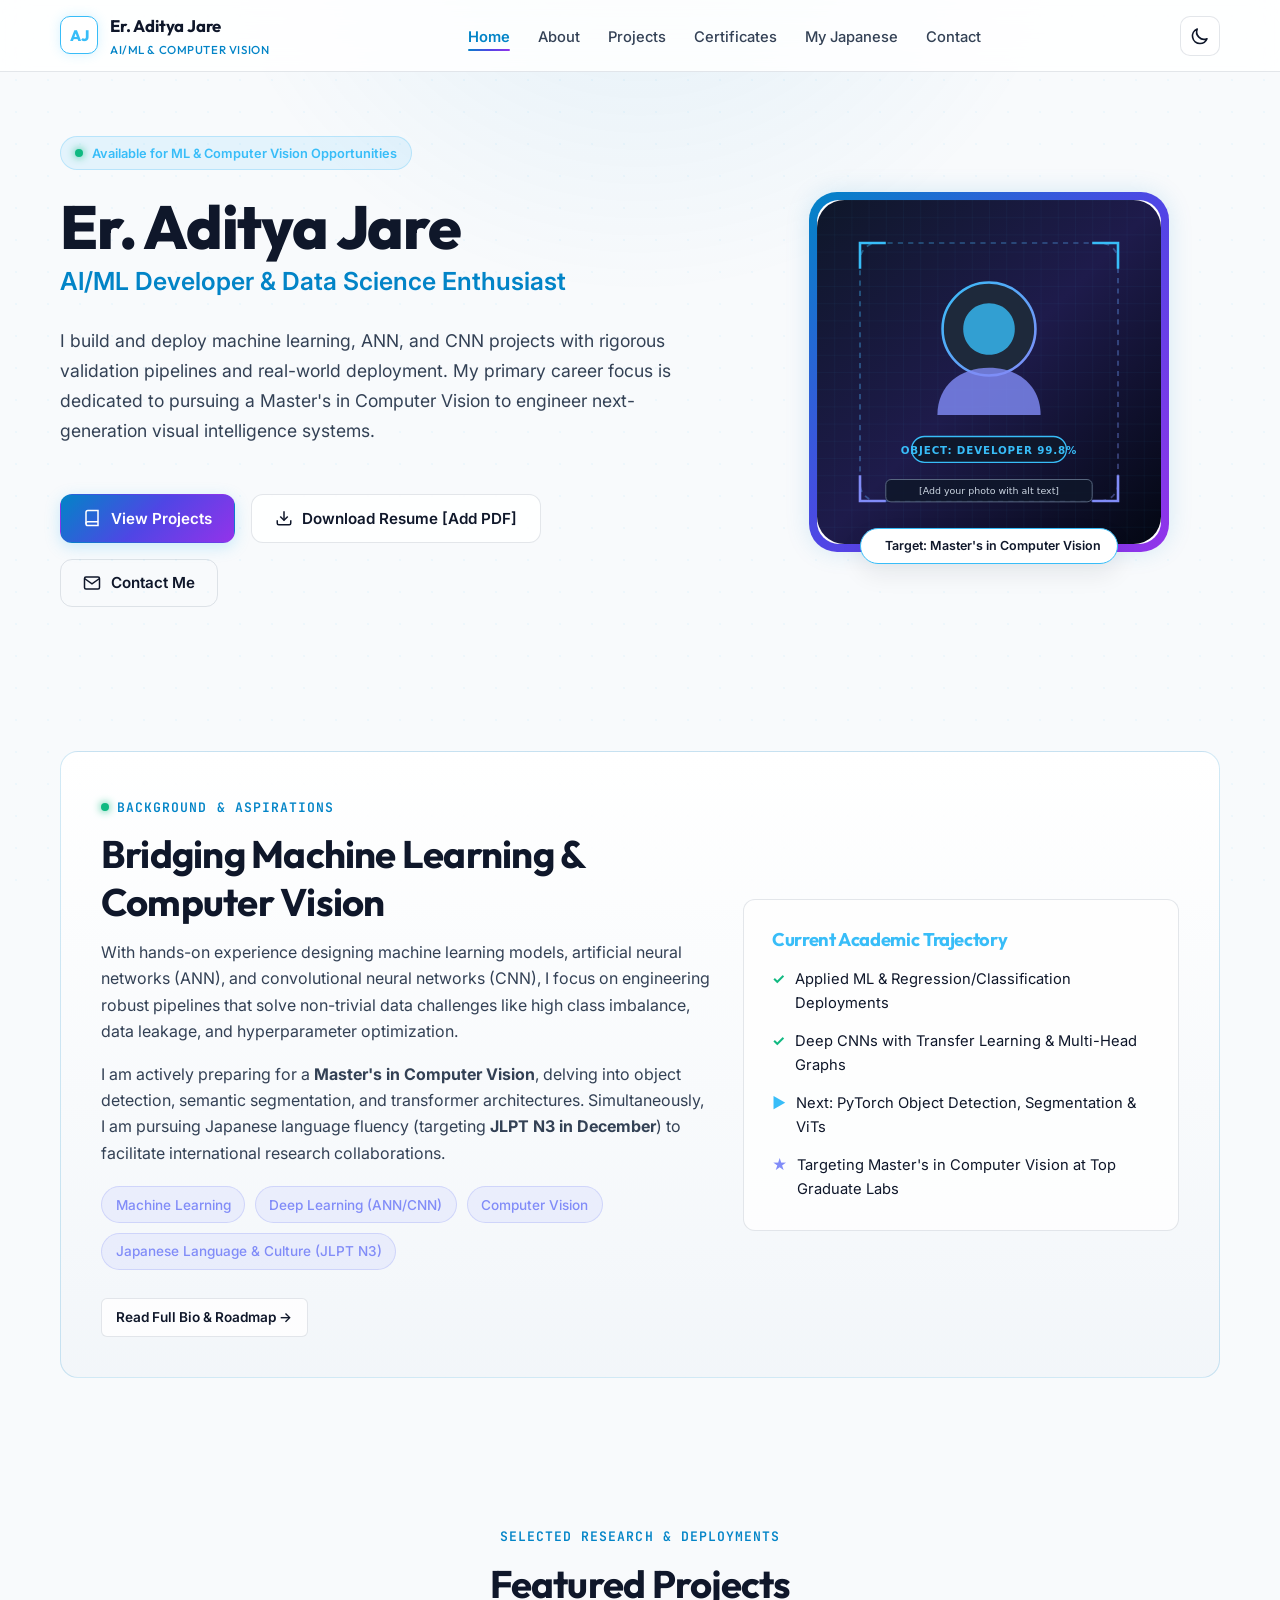
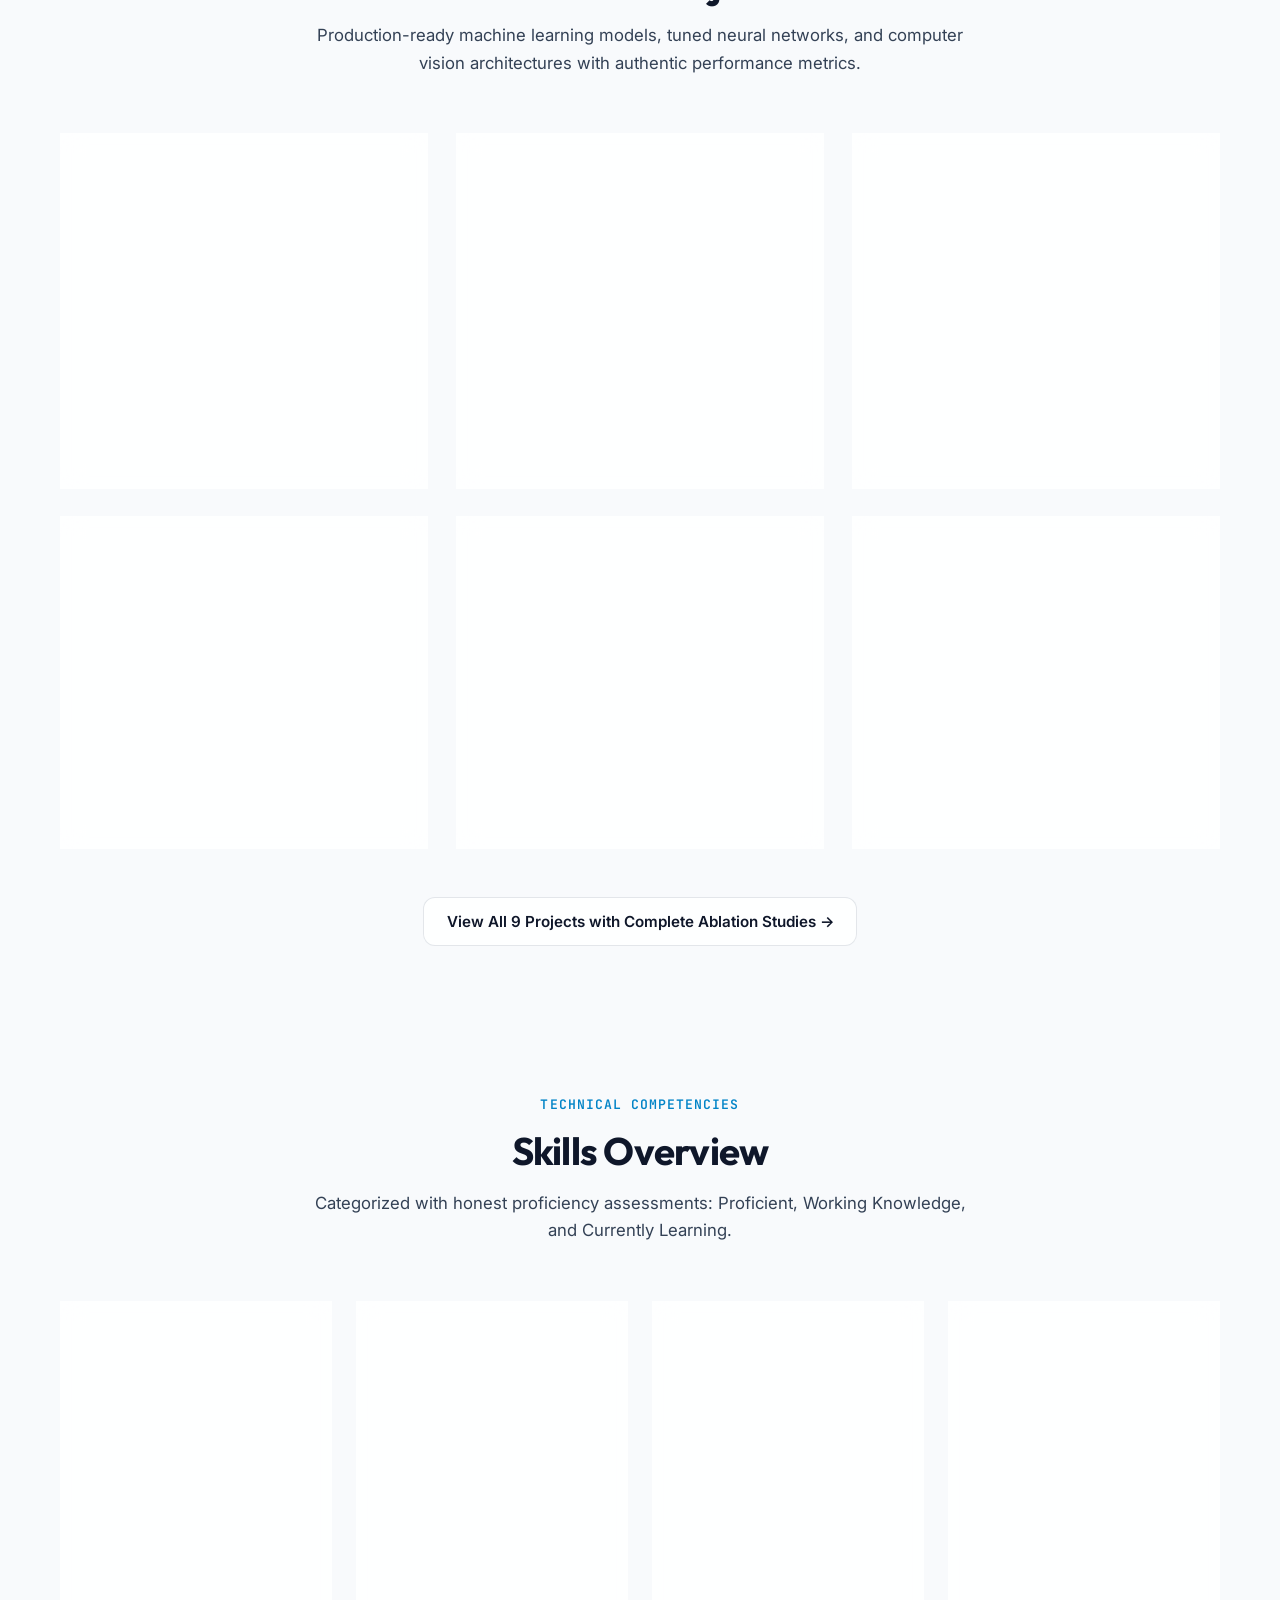
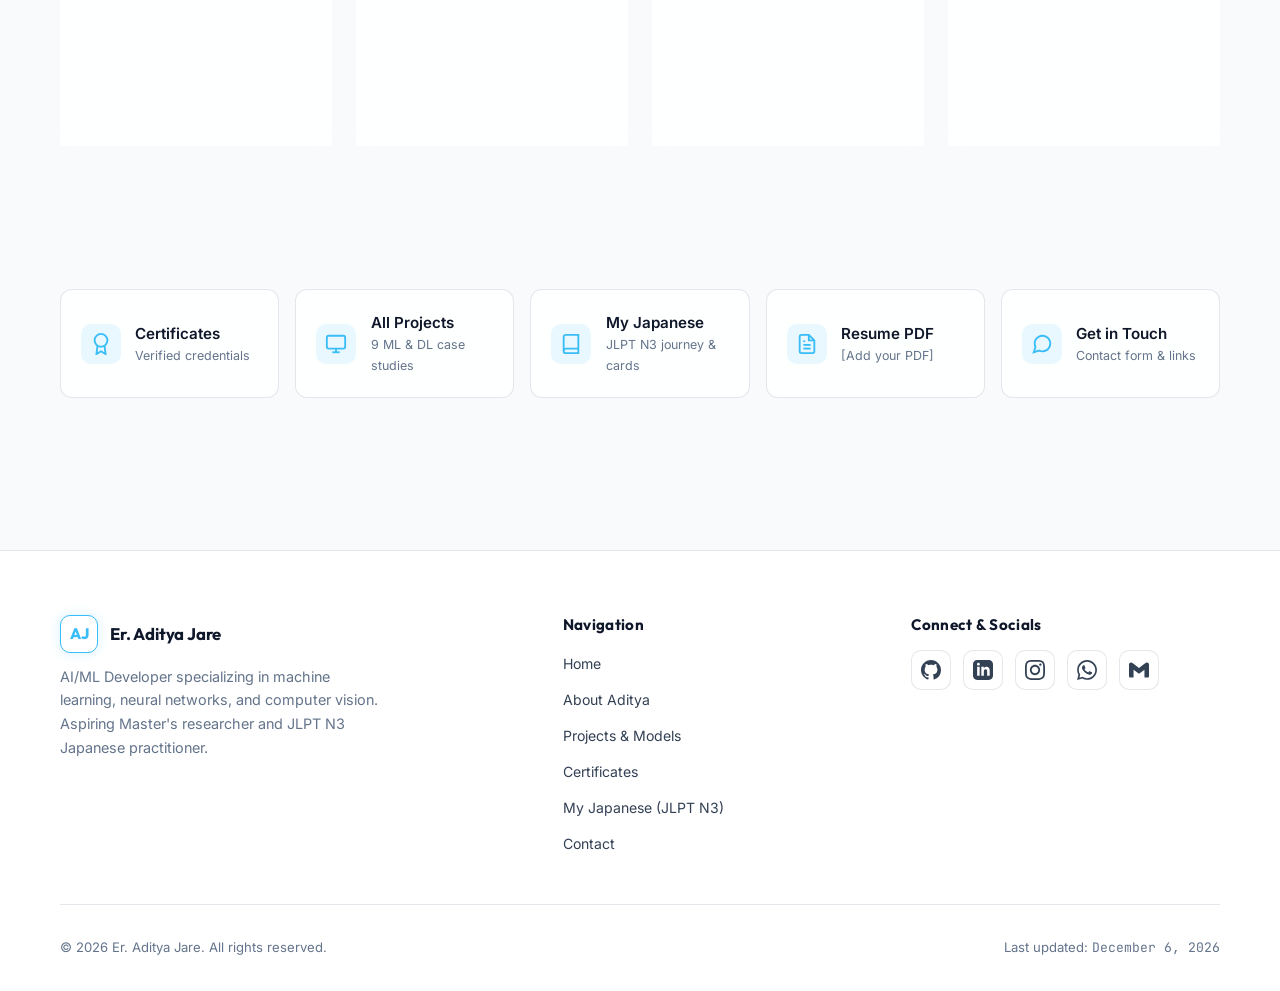
==== index.html @ 990a0f50 "Update authentic LinkedIn, Gmail, and WhatsApp contact links" ====
<!DOCTYPE html>
<html lang="en">

<head>
  <meta charset="UTF-8">
  <meta name="viewport" content="width=device-width, initial-scale=1.0">
  <title>Er. Aditya Jare | AI/ML Developer &amp; Computer Vision Aspirant</title>
  <meta name="description"
    content="Personal portfolio of Er. Aditya Jare, an AI/ML developer building and deploying ML, ANN, and CNN projects, focused on pursuing a Master's in Computer Vision and JLPT N3 Japanese fluency.">
  <meta name="author" content="Er. Aditya Jare">

  <!-- Open Graph / Facebook -->
  <meta property="og:type" content="website">
  <meta property="og:url" content="https://adityajare.github.io/">
  <meta property="og:title" content="Er. Aditya Jare | AI/ML Developer &amp; Computer Vision Aspirant">
  <meta property="og:description"
    content="Machine Learning, ANN, and CNN projects by Aditya Jare. Target Master's in Computer Vision.">
  <meta property="og:image" content="assets/images/profile-placeholder.svg">

  <!-- Twitter -->
  <meta name="twitter:card" content="summary_large_image">
  <meta name="twitter:title" content="Er. Aditya Jare | AI/ML Portfolio">
  <meta name="twitter:description"
    content="Explore real machine learning, deep learning, and computer vision projects by Er. Aditya Jare.">
  <meta name="twitter:image" content="assets/images/profile-placeholder.svg">

  <!-- Favicon -->
  <link rel="icon" type="image/svg+xml" href="assets/images/favicon.svg">

  <!-- Core CSS -->
  <link rel="stylesheet" href="css/style.css">
</head>

<body>
  <!-- Header / Navigation -->
  <header class="site-header" id="site-header">
    <div class="container nav-container">
      <a href="index.html" class="brand-link" aria-label="Aditya Jare Home">
        <div class="brand-logo-badge">AJ</div>
        <div class="brand-title">
          <span class="brand-name">Er. Aditya Jare</span>
          <span class="brand-subtitle">AI/ML &amp; Computer Vision</span>
        </div>
      </a>

      <!-- Desktop & Mobile Navigation Links -->
      <nav aria-label="Main Navigation">
        <ul class="nav-menu" id="nav-menu">
          <li><a href="index.html" class="nav-link active">Home</a></li>
          <li><a href="about.html" class="nav-link">About</a></li>
          <li><a href="projects.html" class="nav-link">Projects</a></li>
          <li><a href="certificates.html" class="nav-link">Certificates</a></li>
          <li><a href="japanese.html" class="nav-link">My Japanese</a></li>
          <li><a href="contact.html" class="nav-link">Contact</a></li>
        </ul>
      </nav>

      <div class="nav-actions">
        <!-- Dark / Light Theme Toggle -->
        <button type="button" class="theme-toggle-btn" id="theme-toggle-btn" aria-label="Toggle theme mode"
          title="Toggle theme mode">
          <!-- Sun Icon (shown in dark theme) -->
          <svg class="sun-icon" xmlns="http://www.w3.org/2000/svg" fill="none" viewBox="0 0 24 24"
            stroke="currentColor">
            <path stroke-linecap="round" stroke-linejoin="round" stroke-width="2"
              d="M12 3v1m0 16v1m9-9h-1M4 12H3m15.364 6.364l-.707-.707M6.343 6.343l-.707-.707m12.728 0l-.707.707M6.343 17.657l-.707.707M16 12a4 4 0 11-8 0 4 4 0 018 0z" />
          </svg>
          <!-- Moon Icon (shown in light theme) -->
          <svg class="moon-icon" xmlns="http://www.w3.org/2000/svg" fill="none" viewBox="0 0 24 24"
            stroke="currentColor">
            <path stroke-linecap="round" stroke-linejoin="round" stroke-width="2"
              d="M20.354 15.354A9 9 0 018.646 3.646 9.003 9.003 0 0012 21a9.003 9.003 0 008.354-5.646z" />
          </svg>
        </button>

        <!-- Mobile Hamburger Button -->
        <button type="button" class="hamburger-btn" id="hamburger-btn" aria-label="Toggle navigation menu"
          aria-expanded="false" aria-controls="nav-menu">
          <span class="hamburger-line"></span>
          <span class="hamburger-line"></span>
          <span class="hamburger-line"></span>
        </button>
      </div>
    </div>
  </header>
  <div class="nav-backdrop" id="nav-backdrop"></div>

  <!-- Main Content -->
  <main class="main-content" id="main-content">
    <div class="container">

      <!-- 1. Hero Section -->
      <section class="hero-section" aria-labelledby="hero-name-heading">
        <div class="hero-grid">
          <div class="hero-content">
            <div class="hero-eyebrow-pill">
              <span class="pulse-dot"></span>
              <span>Available for ML &amp; Computer Vision Opportunities</span>
            </div>

            <div>
              <h1 id="hero-name-heading" class="hero-name">Er. Aditya Jare</h1>
              <p class="hero-title">AI/ML Developer &amp; Data Science Enthusiast</p>
            </div>

            <p class="hero-intro">
              I build and deploy machine learning, ANN, and CNN projects with rigorous validation pipelines and
              real-world deployment. My primary career focus is dedicated to pursuing a Master's in Computer Vision to
              engineer next-generation visual intelligence systems.
            </p>

            <div class="hero-cta-group">
              <a href="projects.html" class="btn btn-primary">
                <svg width="18" height="18" viewBox="0 0 24 24" fill="none" stroke="currentColor" stroke-width="2">
                  <path d="M4 19.5A2.5 2.5 0 0 1 6.5 17H20" />
                  <path d="M6.5 2H20v20H6.5A2.5 2.5 0 0 1 4 19.5v-15A2.5 2.5 0 0 1 6.5 2z" />
                </svg>
                View Projects
              </a>
              <a href="[Add resume PDF]" target="_blank" rel="noopener noreferrer" class="btn btn-secondary"
                title="Download Official Resume PDF">
                <svg width="18" height="18" viewBox="0 0 24 24" fill="none" stroke="currentColor" stroke-width="2">
                  <path d="M21 15v4a2 2 0 0 1-2 2H5a2 2 0 0 1-2-2v-4" />
                  <polyline points="7 10 12 15 17 10" />
                  <line x1="12" y1="15" x2="12" y2="3" />
                </svg>
                Download Resume [Add PDF]
              </a>
              <a href="contact.html" class="btn btn-outline">
                <svg width="18" height="18" viewBox="0 0 24 24" fill="none" stroke="currentColor" stroke-width="2">
                  <path d="M4 4h16c1.1 0 2 .9 2 2v12c0 1.1-.9 2-2 2H4c-1.1 0-2-.9-2-2V6c0-1.1.9-2 2-2z" />
                  <polyline points="22,6 12,13 2,6" />
                </svg>
                Contact Me
              </a>
            </div>
          </div>

          <!-- Hero Avatar with Computer Vision Aesthetic -->
          <div class="hero-avatar-wrapper">
            <div class="hero-avatar-frame">
              <img src="assets/images/profile-placeholder.svg"
                alt="Profile photo of Er. Aditya Jare - [Add your photo with alt text]" class="hero-avatar-img"
                width="360" height="360" />
              <div class="hero-cv-badge">
                <svg width="14" height="14" viewBox="0 0 24 24" fill="none" stroke="var(--accent-cyan)"
                  stroke-width="2">
                  <circle cx="12" cy="12" r="3" />
                  <path d="M3 7V5a2 2 0 0 1 2-2h2" />
                  <path d="M17 3h2a2 2 0 0 1 2 2v2" />
                  <path d="M21 17v2a2 2 0 0 1-2 2h-2" />
                  <path d="M7 21H5a2 2 0 0 1-2-2v-2" />
                </svg>
                <span>Target: Master's in Computer Vision</span>
              </div>
            </div>
          </div>
        </div>
      </section>

      <!-- 2. About Preview Section -->
      <section class="section" aria-labelledby="about-preview-heading">
        <div class="about-preview-card">
          <div>
            <span class="section-eyebrow">
              <span class="pulse-dot"></span>
              Background &amp; Aspirations
            </span>
            <h2 id="about-preview-heading" style="margin-bottom: 0.8rem;">Bridging Machine Learning &amp; Computer
              Vision</h2>
            <p>
              With hands-on experience designing machine learning models, artificial neural networks (ANN), and
              convolutional neural networks (CNN), I focus on engineering robust pipelines that solve non-trivial data
              challenges like high class imbalance, data leakage, and hyperparameter optimization.
            </p>
            <p>
              I am actively preparing for a <strong>Master's in Computer Vision</strong>, delving into object detection,
              semantic segmentation, and transformer architectures. Simultaneously, I am pursuing Japanese language
              fluency (targeting <strong>JLPT N3 in December</strong>) to facilitate international research
              collaborations.
            </p>
            <div class="interests-pill-group">
              <span class="interest-pill">Machine Learning</span>
              <span class="interest-pill">Deep Learning (ANN/CNN)</span>
              <span class="interest-pill">Computer Vision</span>
              <span class="interest-pill">Japanese Language &amp; Culture (JLPT N3)</span>
            </div>
            <a href="about.html" class="btn btn-secondary btn-sm">
              Read Full Bio &amp; Roadmap &rarr;
            </a>
          </div>

          <div
            style="background: var(--bg-card); border: 1px solid var(--border-subtle); border-radius: var(--radius-md); padding: 1.75rem;">
            <h3 style="font-size: 1.15rem; margin-bottom: 1rem; color: var(--accent-cyan);">Current Academic Trajectory
            </h3>
            <ul style="list-style: none; display: flex; flex-direction: column; gap: 0.85rem; font-size: 0.92rem;">
              <li style="display: flex; gap: 0.6rem;">
                <span style="color: var(--accent-emerald); font-weight: bold;">✓</span>
                <span>Applied ML &amp; Regression/Classification Deployments</span>
              </li>
              <li style="display: flex; gap: 0.6rem;">
                <span style="color: var(--accent-emerald); font-weight: bold;">✓</span>
                <span>Deep CNNs with Transfer Learning &amp; Multi-Head Graphs</span>
              </li>
              <li style="display: flex; gap: 0.6rem;">
                <span style="color: var(--accent-cyan); font-weight: bold;">▶</span>
                <span>Next: PyTorch Object Detection, Segmentation &amp; ViTs</span>
              </li>
              <li style="display: flex; gap: 0.6rem;">
                <span style="color: var(--accent-indigo); font-weight: bold;">★</span>
                <span>Targeting Master's in Computer Vision at Top Graduate Labs</span>
              </li>
            </ul>
          </div>
        </div>
      </section>

      <!-- 3. Featured Projects (6 Cards: 1, 2, 3, 4, 8, 9) -->
      <section class="section" aria-labelledby="featured-projects-heading">
        <div class="section-header">
          <span class="section-eyebrow">Selected Research &amp; Deployments</span>
          <h2 id="featured-projects-heading" class="section-title">Featured Projects</h2>
          <p class="section-description">
            Production-ready machine learning models, tuned neural networks, and computer vision architectures with
            authentic performance metrics.
          </p>
        </div>

        <div class="projects-grid" id="featured-projects-grid">
          <!-- Populated dynamically by js/projects.js from data/projects.json -->
          <div class="empty-state-card">
            <p>Loading featured projects...</p>
          </div>
        </div>

        <div style="text-align: center; margin-top: 3rem;">
          <a href="projects.html" class="btn btn-secondary">
            View All 9 Projects with Complete Ablation Studies &rarr;
          </a>
        </div>
      </section>

      <!-- 4. Skills Overview Section -->
      <section class="section" aria-labelledby="skills-heading">
        <div class="section-header">
          <span class="section-eyebrow">Technical Competencies</span>
          <h2 id="skills-heading" class="section-title">Skills Overview</h2>
          <p class="section-description">
            Categorized with honest proficiency assessments: Proficient, Working Knowledge, and Currently Learning.
          </p>
        </div>

        <div class="skills-grid">
          <!-- Machine Learning -->
          <div class="card skill-category-card">
            <div class="skill-card-top">
              <h3 style="font-size: 1.15rem;">Machine Learning</h3>
              <span class="skill-level-badge skill-level-proficient">Proficient</span>
            </div>
            <ul class="skill-list">
              <li class="skill-item"><span class="skill-bullet"></span>Python (NumPy, Pandas)</li>
              <li class="skill-item"><span class="skill-bullet"></span>scikit-learn</li>
              <li class="skill-item"><span class="skill-bullet"></span>XGBoost &amp; Random Forest</li>
              <li class="skill-item"><span class="skill-bullet"></span>Model Evaluation &amp; Metrics</li>
              <li class="skill-item"><span class="skill-bullet"></span>Handling Class Imbalance</li>
              <li class="skill-item"><span class="skill-bullet"></span>Strict Data-Leakage Checks</li>
            </ul>
          </div>

          <!-- Deep Learning -->
          <div class="card skill-category-card">
            <div class="skill-card-top">
              <h3 style="font-size: 1.15rem;">Deep Learning</h3>
              <span class="skill-level-badge skill-level-working">Working Knowledge</span>
            </div>
            <ul class="skill-list">
              <li class="skill-item"><span class="skill-bullet"></span>Artificial Neural Networks (ANN)</li>
              <li class="skill-item"><span class="skill-bullet"></span>Convolutional Neural Networks (CNN)</li>
              <li class="skill-item"><span class="skill-bullet"></span>Transfer Learning (MobileNetV2, VGG16)</li>
              <li class="skill-item"><span class="skill-bullet"></span>TensorFlow / Keras</li>
              <li class="skill-item"><span class="skill-bullet"></span>Keras Tuner Hyperparameter Search</li>
              <li class="skill-item"><span class="skill-bullet"></span>Functional API (Multi-output models)</li>
            </ul>
          </div>

          <!-- Currently Learning -->
          <div class="card skill-category-card">
            <div class="skill-card-top">
              <h3 style="font-size: 1.15rem;">Currently Learning</h3>
              <span class="skill-level-badge skill-level-learning">Learning</span>
            </div>
            <ul class="skill-list">
              <li class="skill-item"><span class="skill-bullet" style="background: var(--accent-amber);"></span>PyTorch
                Framework</li>
              <li class="skill-item"><span class="skill-bullet" style="background: var(--accent-amber);"></span>Object
                Detection (YOLO / Faster R-CNN)</li>
              <li class="skill-item"><span class="skill-bullet" style="background: var(--accent-amber);"></span>Semantic
                &amp; Instance Segmentation</li>
              <li class="skill-item"><span class="skill-bullet"
                  style="background: var(--accent-amber);"></span>Recurrent Neural Networks (RNN)</li>
              <li class="skill-item"><span class="skill-bullet"
                  style="background: var(--accent-amber);"></span>Generative AI &amp; RAG (LangChain)</li>
              <li class="skill-item"><span class="skill-bullet" style="background: var(--accent-amber);"></span>Vector
                Databases &amp; Embeddings</li>
            </ul>
          </div>

          <!-- Web & Tools -->
          <div class="card skill-category-card">
            <div class="skill-card-top">
              <h3 style="font-size: 1.15rem;">Web &amp; Tools</h3>
              <span class="skill-level-badge skill-level-working">Working Knowledge</span>
            </div>
            <ul class="skill-list">
              <li class="skill-item"><span class="skill-bullet"></span>Git &amp; GitHub Version Control</li>
              <li class="skill-item"><span class="skill-bullet"></span>Streamlit Web Deployment</li>
              <li class="skill-item"><span class="skill-bullet"></span>Google Colab &amp; Jupyter Notebooks</li>
              <li class="skill-item"><span class="skill-bullet"></span>uv Package Manager</li>
              <li class="skill-item"><span class="skill-bullet"></span>Joblib &amp; Model Serialization</li>
            </ul>
          </div>
        </div>
      </section>

      <!-- 5. Highlights Strip with Quick Links -->
      <section class="section" style="padding-top: 1rem; padding-bottom: 2rem;" aria-label="Quick Highlights">
        <div class="highlights-strip">
          <a href="certificates.html" class="highlight-link-card">
            <div class="highlight-icon">
              <svg width="22" height="22" viewBox="0 0 24 24" fill="none" stroke="currentColor" stroke-width="2">
                <circle cx="12" cy="8" r="7" />
                <polyline points="8.21 13.89 7 23 12 20 17 23 15.79 13.88" />
              </svg>
            </div>
            <div>
              <div class="highlight-title">Certificates</div>
              <div class="highlight-desc">Verified credentials</div>
            </div>
          </a>

          <a href="projects.html" class="highlight-link-card">
            <div class="highlight-icon">
              <svg width="22" height="22" viewBox="0 0 24 24" fill="none" stroke="currentColor" stroke-width="2">
                <rect x="2" y="3" width="20" height="14" rx="2" ry="2" />
                <line x1="8" y1="21" x2="16" y2="21" />
                <line x1="12" y1="17" x2="12" y2="21" />
              </svg>
            </div>
            <div>
              <div class="highlight-title">All Projects</div>
              <div class="highlight-desc">9 ML &amp; DL case studies</div>
            </div>
          </a>

          <a href="japanese.html" class="highlight-link-card">
            <div class="highlight-icon">
              <svg width="22" height="22" viewBox="0 0 24 24" fill="none" stroke="currentColor" stroke-width="2">
                <path d="M4 19.5A2.5 2.5 0 0 1 6.5 17H20" />
                <path d="M6.5 2H20v20H6.5A2.5 2.5 0 0 1 4 19.5v-15A2.5 2.5 0 0 1 6.5 2z" />
              </svg>
            </div>
            <div>
              <div class="highlight-title">My Japanese</div>
              <div class="highlight-desc">JLPT N3 journey &amp; cards</div>
            </div>
          </a>

          <a href="[Add resume PDF]" target="_blank" rel="noopener noreferrer" class="highlight-link-card">
            <div class="highlight-icon">
              <svg width="22" height="22" viewBox="0 0 24 24" fill="none" stroke="currentColor" stroke-width="2">
                <path d="M14 2H6a2 2 0 0 0-2 2v16a2 2 0 0 0 2 2h12a2 2 0 0 0 2-2V8z" />
                <polyline points="14 2 14 8 20 8" />
                <line x1="16" y1="13" x2="8" y2="13" />
                <line x1="16" y1="17" x2="8" y2="17" />
                <polyline points="10 9 9 9 8 9" />
              </svg>
            </div>
            <div>
              <div class="highlight-title">Resume PDF</div>
              <div class="highlight-desc">[Add your PDF]</div>
            </div>
          </a>

          <a href="contact.html" class="highlight-link-card">
            <div class="highlight-icon">
              <svg width="22" height="22" viewBox="0 0 24 24" fill="none" stroke="currentColor" stroke-width="2">
                <path
                  d="M21 11.5a8.38 8.38 0 0 1-.9 3.8 8.5 8.5 0 0 1-7.6 4.7 8.38 8.38 0 0 1-3.8-.9L3 21l1.9-5.7a8.38 8.38 0 0 1-.9-3.8 8.5 8.5 0 0 1 4.7-7.6 8.38 8.38 0 0 1 3.8-.9h.5a8.48 8.48 0 0 1 8 8v.5z" />
              </svg>
            </div>
            <div>
              <div class="highlight-title">Get in Touch</div>
              <div class="highlight-desc">Contact form &amp; links</div>
            </div>
          </a>
        </div>
      </section>

    </div>
  </main>

  <!-- Consistent Global Footer -->
  <footer class="site-footer" id="site-footer">
    <div class="container">
      <div class="footer-top">
        <div>
          <div class="brand-link" style="margin-bottom: 0.5rem;">
            <div class="brand-logo-badge">AJ</div>
            <span class="brand-name">Er. Aditya Jare</span>
          </div>
          <p class="footer-brand-desc">
            AI/ML Developer specializing in machine learning, neural networks, and computer vision. Aspiring Master's
            researcher and JLPT N3 Japanese practitioner.
          </p>
        </div>

        <div>
          <h4 class="footer-nav-title">Navigation</h4>
          <ul class="footer-links-list">
            <li><a href="index.html" class="footer-link">Home</a></li>
            <li><a href="about.html" class="footer-link">About Aditya</a></li>
            <li><a href="projects.html" class="footer-link">Projects &amp; Models</a></li>
            <li><a href="certificates.html" class="footer-link">Certificates</a></li>
            <li><a href="japanese.html" class="footer-link">My Japanese (JLPT N3)</a></li>
            <li><a href="contact.html" class="footer-link">Contact</a></li>
          </ul>
        </div>

        <div>
          <h4 class="footer-nav-title">Connect &amp; Socials</h4>
          <div class="footer-socials">
            <!-- GitHub -->
            <a href="https://github.com/AdityaJare" target="_blank" rel="noopener noreferrer" class="footer-social-btn"
              aria-label="GitHub profile of Aditya Jare">
              <svg width="20" height="20" viewBox="0 0 24 24" fill="currentColor">
                <path
                  d="M12 0C5.37 0 0 5.37 0 12c0 5.31 3.435 9.795 8.205 11.385.6.105.825-.255.825-.57 0-.285-.015-1.23-.015-2.235-3.015.555-3.795-.735-4.035-1.41-.135-.345-.72-1.41-1.23-1.695-.42-.225-1.02-.78-.015-.795.945-.015 1.62.87 1.845 1.23 1.08 1.815 2.805 1.305 3.495.99.105-.78.42-1.305.765-1.605-2.67-.3-5.46-1.335-5.46-5.925 0-1.305.465-2.385 1.23-3.225-.12-.3-.54-1.53.12-3.18 0 0 1.005-.315 3.3 1.23.96-.27 1.98-.405 3-.405s2.04.135 3 .405c2.295-1.56 3.3-1.23 3.3-1.23.66 1.65.24 2.88.12 3.18.765.84 1.23 1.905 1.23 3.225 0 4.605-2.805 5.625-5.475 5.925.435.375.81 1.095.81 2.22 0 1.605-.015 2.895-.015 3.3 0 .315.225.69.825.57A12.02 12.02 0 0 0 24 12c0-6.63-5.37-12-12-12z" />
              </svg>
            </a>
            <!-- LinkedIn -->
            <a href="https://www.linkedin.com/in/aditya-jare-73b071218/" target="_blank" rel="noopener noreferrer" class="footer-social-btn"
              aria-label="LinkedIn profile of Aditya Jare">
              <svg width="20" height="20" viewBox="0 0 24 24" fill="currentColor">
                <path
                  d="M19 0h-14c-2.761 0-5 2.239-5 5v14c0 2.761 2.239 5 5 5h14c2.762 0 5-2.239 5-5v-14c0-2.761-2.238-5-5-5zm-11 19h-3v-11h3v11zm-1.5-12.268c-.966 0-1.75-.79-1.75-1.764s.784-1.764 1.75-1.764 1.75.79 1.75 1.764-.783 1.764-1.75 1.764zm13.5 12.268h-3v-5.604c0-3.368-4-3.113-4 0v5.604h-3v-11h3v1.765c1.396-2.586 7-2.777 7 2.476v6.759z" />
              </svg>
            </a>
            <!-- Instagram -->
            <a href="[Add your Instagram URL]" target="_blank" rel="noopener noreferrer" class="footer-social-btn"
              aria-label="Instagram profile of Aditya Jare">
              <svg width="20" height="20" viewBox="0 0 24 24" fill="currentColor">
                <path
                  d="M12 2.163c3.204 0 3.584.012 4.85.07 3.252.148 4.771 1.691 4.919 4.919.058 1.265.069 1.645.069 4.849 0 3.205-.012 3.584-.069 4.849-.149 3.225-1.664 4.771-4.919 4.919-1.266.058-1.644.07-4.85.07-3.204 0-3.584-.012-4.849-.07-3.26-.149-4.771-1.699-4.919-4.92-.058-1.265-.07-1.644-.07-4.849 0-3.204.013-3.583.07-4.849.149-3.227 1.664-4.771 4.919-4.919 1.266-.057 1.645-.069 4.849-.069zm0-2.163c-3.259 0-3.667.014-4.947.072-4.358.2-6.78 2.618-6.98 6.98-.059 1.281-.073 1.689-.073 4.948 0 3.259.014 3.668.072 4.948.2 4.358 2.618 6.78 6.98 6.98 1.281.058 1.689.072 4.948.072 3.259 0 3.668-.014 4.948-.072 4.354-.2 6.782-2.618 6.979-6.98.059-1.28.073-1.689.073-4.948 0-3.259-.014-3.667-.072-4.947-.196-4.354-2.617-6.78-6.979-6.98-1.281-.059-1.69-.073-4.949-.073zm0 5.838c-3.403 0-6.162 2.759-6.162 6.162s2.759 6.163 6.162 6.163 6.162-2.759 6.162-6.163c0-3.403-2.759-6.162-6.162-6.162zm0 10.162c-2.209 0-4-1.79-4-4 0-2.209 1.791-4 4-4s4 1.791 4 4c0 2.21-1.791 4-4 4zm6.406-11.845c-.796 0-1.441.645-1.441 1.44s.645 1.44 1.441 1.44c.795 0 1.439-.645 1.439-1.44s-.644-1.44-1.439-1.44z" />
              </svg>
            </a>
            <!-- WhatsApp -->
            <a href="https://wa.me/919579635665" target="_blank" rel="noopener noreferrer" class="footer-social-btn"
              aria-label="Chat on WhatsApp with Aditya Jare">
              <svg width="20" height="20" viewBox="0 0 24 24" fill="currentColor">
                <path
                  d="M.057 24l1.687-6.163c-1.041-1.804-1.588-3.849-1.587-5.946.003-6.556 5.338-11.891 11.893-11.891 3.181.001 6.167 1.24 8.413 3.488 2.245 2.248 3.481 5.236 3.48 8.414-.003 6.557-5.338 11.892-11.893 11.892-1.99-.001-3.951-.5-5.688-1.448l-6.305 1.654zm6.597-3.807c1.676.995 3.276 1.591 5.392 1.592 5.448 0 9.886-4.434 9.889-9.885.002-5.462-4.415-9.89-9.881-9.892-5.452 0-9.887 4.434-9.889 9.884-.001 2.225.651 3.891 1.746 5.634l-.999 3.648 3.742-.981zm11.387-5.464c-.074-.124-.272-.198-.57-.347-.297-.149-1.758-.868-2.031-.967-.272-.099-.47-.149-.669.149-.198.297-.768.967-.941 1.165-.173.198-.347.223-.644.074-.297-.149-1.255-.462-2.39-1.475-.883-.788-1.48-1.761-1.653-2.059-.173-.297-.018-.458.13-.606.134-.133.297-.347.446-.521.151-.172.2-.296.3-.495.099-.198.05-.372-.025-.521-.075-.148-.669-1.611-.916-2.206-.242-.579-.487-.501-.669-.51l-.57-.01c-.198 0-.52.074-.792.372s-1.04 1.016-1.04 2.479 1.065 2.876 1.213 3.074c.149.198 2.095 3.2 5.076 4.487.709.306 1.263.489 1.694.626.712.226 1.36.194 1.872.118.571-.085 1.758-.719 2.006-1.413.248-.695.248-1.29.173-1.414z" />
              </svg>
            </a>
            <!-- Gmail Mailto -->
            <a href="mailto:adityajare2004@gmail.com" class="footer-social-btn"
              aria-label="Send direct email to Aditya Jare">
              <svg width="20" height="20" viewBox="0 0 24 24" fill="currentColor">
                <path
                  d="M24 5.457v13.909c0 .904-.732 1.636-1.636 1.636h-3.819V11.73L12 16.64l-6.545-4.91v9.273H1.636A1.636 1.636 0 0 1 0 19.366V5.457c0-2.023 2.309-3.178 3.927-1.964L5.455 4.64 12 9.548l6.545-4.91 1.528-1.145C21.69 2.28 24 3.434 24 5.457z" />
              </svg>
            </a>
          </div>
        </div>
      </div>

      <div class="footer-bottom">
        <div>
          &copy; <span id="footer-year">2026</span> Er. Aditya Jare. All rights reserved.
        </div>
        <div>
          Last updated: <span id="footer-last-updated" class="text-mono">October 2026</span>
        </div>
      </div>
    </div>
  </footer>

  <!-- Floating Back to Top Button -->
  <button type="button" class="back-to-top-btn" id="back-to-top-btn" aria-label="Scroll back to top of page"
    title="Scroll back to top">
    <svg width="20" height="20" viewBox="0 0 24 24" fill="none" stroke="currentColor" stroke-width="2.5">
      <polyline points="18 15 12 9 6 15" />
    </svg>
  </button>

  <!-- Scripts -->
  <script src="js/main.js"></script>
  <script src="js/projects.js"></script>
</body>

</html>
---- css/style.css ----
/* ==========================================================================
   ADITYA JARE PORTFOLIO - CORE DESIGN SYSTEM & STYLESHEET
   Mobile-First, Accessible, Dark/Light Themes, Zero External Dependency Lag
   ========================================================================== */

/* --- Modern Font Import --- */
@import url('https://fonts.googleapis.com/css2?family=Inter:wght@300;400;500;600;700&family=Outfit:wght@500;600;700;800&family=Noto+Sans+JP:wght@400;500;700&family=JetBrains+Mono:wght@400;500&display=swap');

/* --- Root Color Tokens & CSS Variables --- */
:root {
  /* Color Palette - Dark Mode Default */
  --bg-primary: #090d16;
  --bg-secondary: #0f172a;
  --bg-card: rgba(15, 23, 42, 0.75);
  --bg-card-hover: rgba(30, 41, 59, 0.85);
  --bg-card-elevated: #1e293b;
  --bg-glass: rgba(15, 23, 42, 0.7);
  --bg-input: rgba(15, 23, 42, 0.9);

  --border-subtle: rgba(148, 163, 184, 0.12);
  --border-focus: #38bdf8;
  --border-card: rgba(56, 189, 248, 0.15);
  --border-glow: rgba(56, 189, 248, 0.35);

  --text-primary: #f8fafc;
  --text-secondary: #94a3b8;
  --text-muted: #64748b;
  --text-accent: #38bdf8;
  --text-accent-secondary: #818cf8;

  --accent-cyan: #38bdf8;
  --accent-blue: #0284c7;
  --accent-indigo: #818cf8;
  --accent-purple: #c084fc;
  --accent-emerald: #10b981;
  --accent-amber: #f59e0b;
  --accent-rose: #f43f5e;

  --gradient-brand: linear-gradient(135deg, #38bdf8 0%, #818cf8 50%, #c084fc 100%);
  --gradient-glow: radial-gradient(circle at 50% 0%, rgba(56, 189, 248, 0.15), transparent 70%);
  --gradient-card: linear-gradient(180deg, rgba(30, 41, 59, 0.5) 0%, rgba(15, 23, 42, 0.7) 100%);

  /* Shadows */
  --shadow-sm: 0 2px 8px rgba(0, 0, 0, 0.3);
  --shadow-md: 0 8px 24px rgba(0, 0, 0, 0.45);
  --shadow-lg: 0 16px 40px rgba(0, 0, 0, 0.6);
  --shadow-glow: 0 0 25px rgba(56, 189, 248, 0.25);

  /* Typography */
  --font-sans: 'Inter', -apple-system, BlinkMacSystemFont, 'Segoe UI', Roboto, sans-serif;
  --font-heading: 'Outfit', 'Inter', -apple-system, sans-serif;
  --font-mono: 'JetBrains Mono', monospace;
  --font-jp: 'Noto Sans JP', 'Inter', sans-serif;

  /* Spacing & Layout */
  --container-max: 1200px;
  --nav-height: 72px;
  --radius-sm: 6px;
  --radius-md: 12px;
  --radius-lg: 18px;
  --radius-full: 9999px;

  /* Transitions */
  --transition-fast: 0.15s cubic-bezier(0.4, 0, 0.2, 1);
  --transition-normal: 0.25s cubic-bezier(0.4, 0, 0.2, 1);
  --transition-bounce: 0.4s cubic-bezier(0.34, 1.56, 0.64, 1);
}

/* --- Light Theme Variables --- */
[data-theme="light"] {
  --bg-primary: #f8fafc;
  --bg-secondary: #ffffff;
  --bg-card: rgba(255, 255, 255, 0.85);
  --bg-card-hover: #ffffff;
  --bg-card-elevated: #ffffff;
  --bg-glass: rgba(255, 255, 255, 0.85);
  --bg-input: #ffffff;

  --border-subtle: rgba(100, 116, 139, 0.18);
  --border-focus: #0284c7;
  --border-card: rgba(2, 132, 199, 0.18);
  --border-glow: rgba(2, 132, 199, 0.25);

  --text-primary: #0f172a;
  --text-secondary: #334155;
  --text-muted: #64748b;
  --text-accent: #0284c7;
  --text-accent-secondary: #4f46e5;

  --gradient-brand: linear-gradient(135deg, #0284c7 0%, #4f46e5 50%, #9333ea 100%);
  --gradient-glow: radial-gradient(circle at 50% 0%, rgba(2, 132, 199, 0.1), transparent 70%);
  --gradient-card: linear-gradient(180deg, rgba(255, 255, 255, 0.9) 0%, rgba(241, 245, 249, 0.9) 100%);

  --shadow-sm: 0 2px 6px rgba(15, 23, 42, 0.05);
  --shadow-md: 0 10px 25px rgba(15, 23, 42, 0.08);
  --shadow-lg: 0 20px 40px rgba(15, 23, 42, 0.12);
  --shadow-glow: 0 0 25px rgba(2, 132, 199, 0.15);
}

/* --- Reset & Global Baseline --- */
*, *::before, *::after {
  box-sizing: border-box;
  margin: 0;
  padding: 0;
}

html {
  font-size: 16px;
  scroll-behavior: smooth;
  scroll-padding-top: calc(var(--nav-height) + 1.5rem);
  -webkit-text-size-adjust: 100%;
}

body {
  font-family: var(--font-sans);
  background-color: var(--bg-primary);
  color: var(--text-primary);
  line-height: 1.65;
  min-height: 100vh;
  display: flex;
  flex-direction: column;
  position: relative;
  overflow-x: hidden;
  transition: background-color var(--transition-normal), color var(--transition-normal);
}

/* Subtle background neural grid pattern */
body::before {
  content: '';
  position: fixed;
  top: 0;
  left: 0;
  width: 100%;
  height: 100%;
  background-image: 
    radial-gradient(rgba(56, 189, 248, 0.05) 1px, transparent 1px);
  background-size: 32px 32px;
  pointer-events: none;
  z-index: -2;
}

/* Ambient glow accent top */
body::after {
  content: '';
  position: fixed;
  top: -150px;
  left: 50%;
  transform: translateX(-50%);
  width: 900px;
  height: 450px;
  background: var(--gradient-glow);
  pointer-events: none;
  z-index: -1;
}

img, svg, video {
  max-width: 100%;
  height: auto;
  display: block;
}

a {
  color: var(--text-accent);
  text-decoration: none;
  transition: color var(--transition-fast), opacity var(--transition-fast);
}

a:hover {
  color: var(--text-accent-secondary);
}

button, input, textarea, select {
  font: inherit;
  color: inherit;
}

/* Accessible Keyboard Focus Ring */
:focus-visible {
  outline: 2px solid var(--border-focus);
  outline-offset: 3px;
  border-radius: var(--radius-sm);
}

/* Typography Helpers */
h1, h2, h3, h4, h5, h6 {
  font-family: var(--font-heading);
  color: var(--text-primary);
  line-height: 1.25;
  font-weight: 700;
  letter-spacing: -0.02em;
}

h1 { font-size: clamp(2.2rem, 5vw, 3.5rem); }
h2 { font-size: clamp(1.75rem, 3.5vw, 2.4rem); }
h3 { font-size: clamp(1.25rem, 2.5vw, 1.6rem); }
h4 { font-size: 1.15rem; }

p {
  color: var(--text-secondary);
  margin-bottom: 1rem;
}

p:last-child {
  margin-bottom: 0;
}

.gradient-text {
  background: var(--gradient-brand);
  -webkit-background-clip: text;
  -webkit-text-fill-color: transparent;
  display: inline-block;
}

.text-muted { color: var(--text-muted); }
.text-mono { font-family: var(--font-mono); }
.text-jp { font-family: var(--font-jp); }

/* Layout Container */
.container {
  width: 100%;
  max-width: var(--container-max);
  margin-left: auto;
  margin-right: auto;
  padding-left: 1.25rem;
  padding-right: 1.25rem;
}

.main-content {
  flex: 1 0 auto;
  padding-top: calc(var(--nav-height) + 1.5rem);
  padding-bottom: 4rem;
}

/* ==========================================================================
   NAVIGATION BAR & HEADER
   ========================================================================== */
.site-header {
  position: fixed;
  top: 0;
  left: 0;
  right: 0;
  height: var(--nav-height);
  background: var(--bg-glass);
  backdrop-filter: blur(14px);
  -webkit-backdrop-filter: blur(14px);
  border-bottom: 1px solid var(--border-subtle);
  z-index: 1000;
  transition: all var(--transition-normal);
}

.site-header.scrolled {
  box-shadow: var(--shadow-sm);
  background: var(--bg-secondary);
  border-bottom-color: var(--border-card);
}

.nav-container {
  height: 100%;
  display: flex;
  align-items: center;
  justify-content: space-between;
}

.brand-link {
  display: flex;
  align-items: center;
  gap: 0.75rem;
  font-family: var(--font-heading);
  font-weight: 700;
  font-size: 1.2rem;
  color: var(--text-primary);
  text-decoration: none;
}

.brand-logo-badge {
  width: 38px;
  height: 38px;
  border-radius: 10px;
  background: var(--bg-secondary);
  border: 1.5px solid var(--accent-cyan);
  display: flex;
  align-items: center;
  justify-content: center;
  font-size: 0.95rem;
  font-weight: 800;
  color: var(--accent-cyan);
  box-shadow: 0 0 12px rgba(56, 189, 248, 0.2);
  transition: transform var(--transition-bounce), border-color var(--transition-fast);
}

.brand-link:hover .brand-logo-badge {
  transform: rotate(-6deg) scale(1.05);
  border-color: var(--accent-indigo);
  color: var(--accent-indigo);
}

.brand-title {
  display: flex;
  flex-direction: column;
}

.brand-name {
  font-size: 1.05rem;
  font-weight: 700;
  letter-spacing: -0.01em;
  color: var(--text-primary);
}

.brand-subtitle {
  font-size: 0.72rem;
  font-weight: 500;
  color: var(--text-accent);
  letter-spacing: 0.05em;
  text-transform: uppercase;
}

/* Nav Menu */
.nav-menu {
  display: flex;
  align-items: center;
  gap: 1.75rem;
  list-style: none;
}

.nav-link {
  font-weight: 500;
  font-size: 0.92rem;
  color: var(--text-secondary);
  position: relative;
  padding: 0.35rem 0;
  transition: color var(--transition-fast);
}

.nav-link:hover {
  color: var(--text-primary);
}

.nav-link.active {
  color: var(--text-accent);
  font-weight: 600;
}

.nav-link.active::after {
  content: '';
  position: absolute;
  bottom: 0;
  left: 0;
  width: 100%;
  height: 2px;
  background: var(--gradient-brand);
  border-radius: var(--radius-full);
}

.nav-actions {
  display: flex;
  align-items: center;
  gap: 0.75rem;
}

/* Theme Toggle Button */
.theme-toggle-btn {
  background: var(--bg-card);
  border: 1px solid var(--border-subtle);
  color: var(--text-primary);
  width: 40px;
  height: 40px;
  border-radius: 10px;
  cursor: pointer;
  display: flex;
  align-items: center;
  justify-content: center;
  transition: all var(--transition-fast);
}

.theme-toggle-btn:hover {
  background: var(--bg-card-hover);
  border-color: var(--border-focus);
  transform: translateY(-1px);
}

.theme-toggle-btn svg {
  width: 20px;
  height: 20px;
}

[data-theme="light"] .sun-icon { display: none; }
[data-theme="light"] .moon-icon { display: block; }
:root:not([data-theme="light"]) .sun-icon { display: block; }
:root:not([data-theme="light"]) .moon-icon { display: none; }

/* Hamburger Button */
.hamburger-btn {
  display: none;
  background: var(--bg-card);
  border: 1px solid var(--border-subtle);
  color: var(--text-primary);
  width: 42px;
  height: 42px;
  border-radius: 10px;
  cursor: pointer;
  flex-direction: column;
  justify-content: center;
  align-items: center;
  gap: 5px;
  padding: 0;
  z-index: 1100;
}

.hamburger-line {
  width: 20px;
  height: 2px;
  background: currentColor;
  border-radius: 2px;
  transition: transform var(--transition-fast), opacity var(--transition-fast);
}

.hamburger-btn[aria-expanded="true"] .hamburger-line:nth-child(1) {
  transform: translateY(7px) rotate(45deg);
}
.hamburger-btn[aria-expanded="true"] .hamburger-line:nth-child(2) {
  opacity: 0;
}
.hamburger-btn[aria-expanded="true"] .hamburger-line:nth-child(3) {
  transform: translateY(-7px) rotate(-45deg);
}

/* Mobile Nav Drawer */
@media (max-width: 860px) {
  .hamburger-btn {
    display: flex;
  }

  .nav-menu {
    position: fixed;
    top: 0;
    right: -100%;
    width: min(85vw, 360px);
    height: 100vh;
    background: var(--bg-secondary);
    border-left: 1px solid var(--border-subtle);
    flex-direction: column;
    align-items: flex-start;
    padding: calc(var(--nav-height) + 2rem) 2rem 2rem;
    gap: 1.25rem;
    box-shadow: var(--shadow-lg);
    transition: right var(--transition-normal);
    z-index: 1050;
    overflow-y: auto;
  }

  .nav-menu.open {
    right: 0;
  }

  .nav-menu .nav-link {
    font-size: 1.15rem;
    width: 100%;
    padding: 0.6rem 0;
    border-bottom: 1px solid var(--border-subtle);
  }

  .nav-backdrop {
    display: none;
    position: fixed;
    top: 0;
    left: 0;
    width: 100vw;
    height: 100vh;
    background: rgba(0, 0, 0, 0.6);
    backdrop-filter: blur(4px);
    z-index: 1040;
  }

  .nav-backdrop.open {
    display: block;
  }
}

/* ==========================================================================
   BUTTONS & BADGES
   ========================================================================== */
.btn {
  display: inline-flex;
  align-items: center;
  justify-content: center;
  gap: 0.6rem;
  padding: 0.68rem 1.4rem;
  font-weight: 600;
  font-size: 0.95rem;
  border-radius: var(--radius-md);
  cursor: pointer;
  border: 1px solid transparent;
  transition: all var(--transition-fast);
  text-decoration: none;
  white-space: nowrap;
}

.btn:active {
  transform: scale(0.98);
}

.btn-primary {
  background: var(--gradient-brand);
  color: #ffffff !important;
  box-shadow: 0 4px 15px rgba(56, 189, 248, 0.25);
}

.btn-primary:hover {
  box-shadow: 0 6px 20px rgba(56, 189, 248, 0.4);
  transform: translateY(-2px);
  filter: brightness(1.08);
}

.btn-secondary {
  background: var(--bg-card);
  color: var(--text-primary);
  border-color: var(--border-subtle);
}

.btn-secondary:hover {
  background: var(--bg-card-hover);
  border-color: var(--border-focus);
  color: var(--text-accent);
  transform: translateY(-2px);
}

.btn-outline {
  background: transparent;
  color: var(--text-primary);
  border-color: var(--border-subtle);
}

.btn-outline:hover {
  border-color: var(--accent-cyan);
  color: var(--accent-cyan);
  background: rgba(56, 189, 248, 0.08);
}

.btn-sm {
  padding: 0.45rem 0.9rem;
  font-size: 0.85rem;
  border-radius: var(--radius-sm);
}

.btn-icon {
  width: 40px;
  height: 40px;
  padding: 0;
  border-radius: var(--radius-md);
}

/* Status Badges */
.badge {
  display: inline-flex;
  align-items: center;
  gap: 0.4rem;
  padding: 0.25rem 0.65rem;
  font-size: 0.75rem;
  font-weight: 600;
  border-radius: var(--radius-full);
  text-transform: uppercase;
  letter-spacing: 0.04em;
}

.badge-deployed {
  background: rgba(16, 185, 129, 0.15);
  color: #10b981;
  border: 1px solid rgba(16, 185, 129, 0.3);
}

.badge-notebook {
  background: rgba(129, 140, 248, 0.15);
  color: #818cf8;
  border: 1px solid rgba(129, 140, 248, 0.3);
}

.badge-progress {
  background: rgba(245, 158, 11, 0.15);
  color: #f59e0b;
  border: 1px solid rgba(245, 158, 11, 0.3);
}

.badge-tag {
  background: rgba(148, 163, 184, 0.1);
  color: var(--text-secondary);
  border: 1px solid var(--border-subtle);
  font-family: var(--font-mono);
  font-size: 0.72rem;
  padding: 0.2rem 0.55rem;
  text-transform: none;
}

.badge-coming-soon {
  background: rgba(244, 63, 94, 0.15);
  color: var(--accent-rose);
  border: 1px solid rgba(244, 63, 94, 0.3);
}

/* ==========================================================================
   CARDS & COMMON CONTAINERS
   ========================================================================== */
.card {
  background: var(--bg-card);
  backdrop-filter: blur(12px);
  -webkit-backdrop-filter: blur(12px);
  border: 1px solid var(--border-subtle);
  border-radius: var(--radius-lg);
  padding: 1.75rem;
  transition: transform var(--transition-normal), box-shadow var(--transition-normal), border-color var(--transition-fast);
  position: relative;
  overflow: hidden;
}

.card:hover {
  transform: translateY(-4px);
  border-color: var(--border-card);
  box-shadow: var(--shadow-md);
}

.card-header {
  margin-bottom: 1rem;
}

.card-title {
  font-size: 1.25rem;
  margin-bottom: 0.4rem;
  color: var(--text-primary);
}

/* ==========================================================================
   SECTION COMMONS
   ========================================================================== */
.section {
  padding: 4.5rem 0;
  position: relative;
}

.section-header {
  text-align: center;
  max-width: 680px;
  margin: 0 auto 3.5rem;
}

.section-eyebrow {
  display: inline-flex;
  align-items: center;
  gap: 0.5rem;
  font-family: var(--font-mono);
  font-size: 0.82rem;
  font-weight: 600;
  text-transform: uppercase;
  color: var(--text-accent);
  margin-bottom: 0.75rem;
  letter-spacing: 0.08em;
}

.section-title {
  margin-bottom: 0.9rem;
}

.section-description {
  font-size: 1.05rem;
  color: var(--text-secondary);
}

/* ==========================================================================
   HERO SECTION (HOME)
   ========================================================================== */
.hero-section {
  padding: 2.5rem 0 4.5rem;
}

.hero-grid {
  display: grid;
  grid-template-columns: 1fr;
  gap: 2.5rem;
  align-items: center;
}

@media (min-width: 900px) {
  .hero-grid {
    grid-template-columns: 1.25fr 0.9fr;
    gap: 3.5rem;
  }
}

.hero-content {
  display: flex;
  flex-direction: column;
  gap: 1.5rem;
}

.hero-eyebrow-pill {
  display: inline-flex;
  align-items: center;
  gap: 0.6rem;
  padding: 0.35rem 0.85rem;
  background: rgba(56, 189, 248, 0.1);
  border: 1px solid rgba(56, 189, 248, 0.25);
  border-radius: var(--radius-full);
  font-size: 0.8rem;
  font-weight: 600;
  color: var(--accent-cyan);
  width: fit-content;
}

.pulse-dot {
  width: 8px;
  height: 8px;
  border-radius: 50%;
  background: var(--accent-emerald);
  box-shadow: 0 0 8px var(--accent-emerald);
  animation: pulse 2s infinite ease-in-out;
}

@keyframes pulse {
  0% { transform: scale(0.95); opacity: 0.8; }
  50% { transform: scale(1.3); opacity: 1; }
  100% { transform: scale(0.95); opacity: 0.8; }
}

.hero-name {
  font-size: clamp(2.3rem, 5.5vw, 3.8rem);
  line-height: 1.1;
  font-weight: 800;
}

.hero-title {
  font-size: clamp(1.2rem, 2.5vw, 1.55rem);
  font-weight: 600;
  color: var(--text-accent);
}

.hero-intro {
  font-size: 1.1rem;
  line-height: 1.7;
  color: var(--text-secondary);
  max-width: 620px;
}

.hero-cta-group {
  display: flex;
  flex-wrap: wrap;
  gap: 1rem;
  margin-top: 0.5rem;
}

.hero-avatar-wrapper {
  display: flex;
  justify-content: center;
  position: relative;
}

.hero-avatar-frame {
  position: relative;
  width: min(100%, 360px);
  aspect-ratio: 1 / 1;
  border-radius: 28px;
  padding: 8px;
  background: var(--gradient-brand);
  box-shadow: var(--shadow-glow);
  transition: transform var(--transition-normal);
}

.hero-avatar-frame:hover {
  transform: scale(1.02);
}

.hero-avatar-img {
  width: 100%;
  height: 100%;
  object-fit: cover;
  border-radius: 22px;
  background: var(--bg-secondary);
}

.hero-cv-badge {
  position: absolute;
  bottom: -12px;
  left: 50%;
  transform: translateX(-50%);
  background: var(--bg-secondary);
  border: 1px solid var(--accent-cyan);
  padding: 0.4rem 1rem;
  border-radius: var(--radius-full);
  font-size: 0.78rem;
  font-weight: 600;
  color: var(--text-primary);
  white-space: nowrap;
  box-shadow: var(--shadow-md);
  display: flex;
  align-items: center;
  gap: 0.5rem;
}

/* ==========================================================================
   ABOUT PREVIEW & HIGHLIGHTS STRIP
   ========================================================================== */
.about-preview-card {
  display: grid;
  grid-template-columns: 1fr;
  gap: 2rem;
  align-items: center;
  background: var(--gradient-card);
  border: 1px solid var(--border-card);
  padding: 2.5rem;
  border-radius: var(--radius-lg);
}

@media (min-width: 850px) {
  .about-preview-card {
    grid-template-columns: 1.4fr 1fr;
  }
}

.interests-pill-group {
  display: flex;
  flex-wrap: wrap;
  gap: 0.6rem;
  margin: 1.25rem 0 1.75rem;
}

.interest-pill {
  display: inline-flex;
  align-items: center;
  gap: 0.4rem;
  padding: 0.4rem 0.85rem;
  background: rgba(129, 140, 248, 0.1);
  border: 1px solid rgba(129, 140, 248, 0.25);
  border-radius: var(--radius-full);
  font-size: 0.85rem;
  font-weight: 500;
  color: var(--accent-indigo);
}

.highlights-strip {
  margin: 3.5rem 0;
  display: grid;
  grid-template-columns: repeat(auto-fit, minmax(180px, 1fr));
  gap: 1rem;
}

.highlight-link-card {
  background: var(--bg-card);
  border: 1px solid var(--border-subtle);
  border-radius: var(--radius-md);
  padding: 1.25rem;
  display: flex;
  align-items: center;
  gap: 0.9rem;
  text-decoration: none;
  transition: all var(--transition-fast);
}

.highlight-link-card:hover {
  border-color: var(--accent-cyan);
  background: var(--bg-card-hover);
  transform: translateY(-3px);
}

.highlight-icon {
  width: 40px;
  height: 40px;
  border-radius: 10px;
  background: rgba(56, 189, 248, 0.1);
  color: var(--accent-cyan);
  display: flex;
  align-items: center;
  justify-content: center;
  flex-shrink: 0;
}

.highlight-title {
  font-weight: 600;
  font-size: 0.95rem;
  color: var(--text-primary);
}

.highlight-desc {
  font-size: 0.78rem;
  color: var(--text-muted);
}

/* ==========================================================================
   SKILLS OVERVIEW SECTION
   ========================================================================== */
.skills-grid {
  display: grid;
  grid-template-columns: 1fr;
  gap: 1.5rem;
}

@media (min-width: 640px) {
  .skills-grid {
    grid-template-columns: repeat(2, 1fr);
  }
}

@media (min-width: 1024px) {
  .skills-grid {
    grid-template-columns: repeat(4, 1fr);
  }
}

.skill-category-card {
  display: flex;
  flex-direction: column;
  height: 100%;
}

.skill-card-top {
  display: flex;
  align-items: center;
  justify-content: space-between;
  margin-bottom: 1.25rem;
  padding-bottom: 0.75rem;
  border-bottom: 1px solid var(--border-subtle);
}

.skill-level-badge {
  font-size: 0.7rem;
  padding: 0.2rem 0.5rem;
  border-radius: var(--radius-full);
  font-weight: 700;
  text-transform: uppercase;
}

.skill-level-proficient {
  background: rgba(16, 185, 129, 0.15);
  color: #10b981;
  border: 1px solid rgba(16, 185, 129, 0.3);
}

.skill-level-working {
  background: rgba(56, 189, 248, 0.15);
  color: #38bdf8;
  border: 1px solid rgba(56, 189, 248, 0.3);
}

.skill-level-learning {
  background: rgba(245, 158, 11, 0.15);
  color: #f59e0b;
  border: 1px solid rgba(245, 158, 11, 0.3);
}

.skill-list {
  list-style: none;
  display: flex;
  flex-direction: column;
  gap: 0.65rem;
}

.skill-item {
  display: flex;
  align-items: center;
  gap: 0.5rem;
  font-size: 0.88rem;
  color: var(--text-secondary);
}

.skill-bullet {
  width: 6px;
  height: 6px;
  border-radius: 50%;
  background: var(--accent-cyan);
  flex-shrink: 0;
}

/* ==========================================================================
   PROJECTS SECTION & FILTER BUTTONS
   ========================================================================== */
.filter-bar {
  display: flex;
  flex-wrap: wrap;
  gap: 0.5rem;
  justify-content: center;
  margin-bottom: 2.5rem;
}

.filter-btn {
  background: var(--bg-card);
  color: var(--text-secondary);
  border: 1px solid var(--border-subtle);
  padding: 0.45rem 1rem;
  border-radius: var(--radius-full);
  font-size: 0.85rem;
  font-weight: 600;
  cursor: pointer;
  transition: all var(--transition-fast);
}

.filter-btn:hover {
  color: var(--text-primary);
  border-color: var(--border-focus);
}

.filter-btn.active {
  background: var(--accent-blue);
  color: #ffffff;
  border-color: var(--accent-blue);
  box-shadow: 0 2px 10px rgba(2, 132, 199, 0.3);
}

.projects-grid {
  display: grid;
  grid-template-columns: 1fr;
  gap: 1.75rem;
}

@media (min-width: 680px) {
  .projects-grid {
    grid-template-columns: repeat(2, 1fr);
  }
}

@media (min-width: 1040px) {
  .projects-grid {
    grid-template-columns: repeat(3, 1fr);
  }
}

.project-card {
  display: flex;
  flex-direction: column;
  justify-content: space-between;
  height: 100%;
}

.project-meta-top {
  display: flex;
  align-items: center;
  justify-content: space-between;
  gap: 0.5rem;
  margin-bottom: 0.85rem;
}

.project-tags-wrap {
  display: flex;
  flex-wrap: wrap;
  gap: 0.4rem;
  margin: 0.75rem 0 1.25rem;
}

.project-summary {
  font-size: 0.92rem;
  color: var(--text-secondary);
  line-height: 1.55;
  margin-bottom: 1.25rem;
  flex-grow: 1;
}

.project-card-footer {
  display: flex;
  flex-direction: column;
  gap: 0.75rem;
  padding-top: 1rem;
  border-top: 1px solid var(--border-subtle);
}

.project-links-row {
  display: flex;
  align-items: center;
  flex-wrap: wrap;
  gap: 0.6rem;
}

.empty-state-card {
  grid-column: 1 / -1;
  text-align: center;
  padding: 4rem 2rem;
  background: var(--bg-card);
  border: 1px dashed var(--border-subtle);
  border-radius: var(--radius-lg);
}

.empty-state-icon {
  width: 56px;
  height: 56px;
  margin: 0 auto 1rem;
  color: var(--accent-indigo);
}

/* ==========================================================================
   PROJECT DETAIL MODAL & DRAWER
   ========================================================================== */
.modal-overlay {
  display: none;
  position: fixed;
  top: 0;
  left: 0;
  width: 100%;
  height: 100%;
  background: rgba(0, 0, 0, 0.75);
  backdrop-filter: blur(8px);
  -webkit-backdrop-filter: blur(8px);
  z-index: 2000;
  align-items: center;
  justify-content: center;
  padding: 1.5rem;
  opacity: 0;
  transition: opacity var(--transition-normal);
}

.modal-overlay.active {
  display: flex;
  opacity: 1;
}

.modal-dialog {
  background: var(--bg-secondary);
  border: 1px solid var(--border-card);
  border-radius: var(--radius-lg);
  width: 100%;
  max-width: 860px;
  max-height: 90vh;
  display: flex;
  flex-direction: column;
  box-shadow: var(--shadow-lg);
  overflow: hidden;
  animation: modalScaleUp 0.3s cubic-bezier(0.16, 1, 0.3, 1);
}

@keyframes modalScaleUp {
  from { transform: scale(0.95); opacity: 0; }
  to { transform: scale(1); opacity: 1; }
}

.modal-header {
  padding: 1.5rem 2rem;
  border-bottom: 1px solid var(--border-subtle);
  display: flex;
  align-items: flex-start;
  justify-content: space-between;
  gap: 1rem;
  background: var(--bg-card);
}

.modal-header-content {
  flex: 1;
}

.modal-close-btn {
  background: transparent;
  border: 1px solid var(--border-subtle);
  color: var(--text-secondary);
  width: 36px;
  height: 36px;
  border-radius: 8px;
  cursor: pointer;
  display: flex;
  align-items: center;
  justify-content: center;
  transition: all var(--transition-fast);
  flex-shrink: 0;
}

.modal-close-btn:hover {
  background: var(--bg-card-hover);
  color: var(--text-primary);
  border-color: var(--accent-rose);
}

.modal-body {
  padding: 2rem;
  overflow-y: auto;
  display: flex;
  flex-direction: column;
  gap: 1.75rem;
}

.modal-section {
  display: flex;
  flex-direction: column;
  gap: 0.5rem;
}

.modal-section-title {
  font-size: 0.95rem;
  font-weight: 700;
  text-transform: uppercase;
  letter-spacing: 0.05em;
  color: var(--text-accent);
  display: flex;
  align-items: center;
  gap: 0.5rem;
}

.modal-results-box {
  background: rgba(56, 189, 248, 0.06);
  border-left: 3px solid var(--accent-cyan);
  padding: 1rem 1.25rem;
  border-radius: 0 var(--radius-sm) var(--radius-sm) 0;
  font-weight: 500;
  color: var(--text-primary);
}

.modal-gallery-box {
  background: var(--bg-card);
  border: 1px dashed var(--border-subtle);
  padding: 1.5rem;
  border-radius: var(--radius-md);
  text-align: center;
}

.modal-footer {
  padding: 1.25rem 2rem;
  border-top: 1px solid var(--border-subtle);
  display: flex;
  align-items: center;
  justify-content: space-between;
  background: var(--bg-card);
  flex-wrap: wrap;
  gap: 1rem;
}

/* ==========================================================================
   CERTIFICATES TIMELINE / GRID
   ========================================================================== */
.certificates-grid {
  display: grid;
  grid-template-columns: 1fr;
  gap: 1.75rem;
}

@media (min-width: 680px) {
  .certificates-grid {
    grid-template-columns: repeat(2, 1fr);
  }
}

@media (min-width: 1040px) {
  .certificates-grid {
    grid-template-columns: repeat(3, 1fr);
  }
}

.cert-card {
  display: flex;
  flex-direction: column;
  height: 100%;
}

.cert-badge-frame {
  width: 100%;
  aspect-ratio: 16 / 9;
  border-radius: var(--radius-md);
  overflow: hidden;
  margin-bottom: 1.25rem;
  border: 1px solid var(--border-subtle);
  background: var(--bg-secondary);
}

.cert-badge-frame img {
  width: 100%;
  height: 100%;
  object-fit: cover;
}

.cert-issuer {
  font-size: 0.85rem;
  font-weight: 600;
  color: var(--text-accent);
  margin-bottom: 0.25rem;
}

.cert-date {
  font-size: 0.78rem;
  color: var(--text-muted);
  margin-bottom: 1rem;
}

/* ==========================================================================
   JAPANESE SECTION & INTERACTIVE VOCABULARY FLIP CARDS
   ========================================================================== */
.japanese-banner {
  background: var(--gradient-card);
  border: 1px solid var(--border-card);
  border-radius: var(--radius-lg);
  padding: 2rem 2.5rem;
  margin-bottom: 3rem;
  display: grid;
  grid-template-columns: 1fr;
  gap: 1.75rem;
}

@media (min-width: 800px) {
  .japanese-banner {
    grid-template-columns: 1.4fr 1fr;
    align-items: center;
  }
}

.jp-stat-badge {
  background: var(--bg-card-elevated);
  border: 1px solid var(--border-subtle);
  padding: 1.25rem;
  border-radius: var(--radius-md);
  display: flex;
  flex-direction: column;
  gap: 0.35rem;
}

.jp-skills-grid {
  display: grid;
  grid-template-columns: 1fr;
  gap: 1.25rem;
  margin-bottom: 3.5rem;
}

@media (min-width: 640px) {
  .jp-skills-grid {
    grid-template-columns: repeat(2, 1fr);
  }
}

@media (min-width: 980px) {
  .jp-skills-grid {
    grid-template-columns: repeat(3, 1fr);
  }
}

.jp-skill-card {
  background: var(--bg-card);
  border: 1px solid var(--border-subtle);
  border-radius: var(--radius-md);
  padding: 1.25rem;
}

.jp-skill-top {
  display: flex;
  align-items: center;
  justify-content: space-between;
  margin-bottom: 0.75rem;
}

.jp-skill-name {
  font-weight: 600;
  font-size: 0.95rem;
}

.progress-track {
  width: 100%;
  height: 8px;
  background: rgba(148, 163, 184, 0.15);
  border-radius: var(--radius-full);
  overflow: hidden;
  margin: 0.6rem 0;
}

.progress-fill {
  height: 100%;
  background: var(--gradient-brand);
  border-radius: var(--radius-full);
  transition: width 1s ease-out;
}

/* Word of the Day Widget */
.word-of-day-card {
  background: linear-gradient(135deg, rgba(30, 41, 59, 0.8) 0%, rgba(15, 23, 42, 0.95) 100%);
  border: 1.5px solid var(--accent-cyan);
  border-radius: var(--radius-lg);
  padding: 2.5rem;
  text-align: center;
  margin-bottom: 3.5rem;
  box-shadow: var(--shadow-glow);
  position: relative;
  overflow: hidden;
}

.word-of-day-card::before {
  content: '本日の言葉';
  position: absolute;
  top: 1rem;
  right: 1.5rem;
  font-family: var(--font-jp);
  font-size: 0.85rem;
  color: var(--accent-cyan);
  opacity: 0.7;
}

.wotd-kanji {
  font-family: var(--font-jp);
  font-size: clamp(2.8rem, 6vw, 4.2rem);
  font-weight: 700;
  color: var(--text-primary);
  margin-bottom: 0.25rem;
}

.wotd-reading {
  font-family: var(--font-jp);
  font-size: 1.25rem;
  color: var(--accent-cyan);
  margin-bottom: 0.25rem;
}

.wotd-romaji {
  font-family: var(--font-mono);
  font-size: 0.9rem;
  color: var(--text-muted);
  margin-bottom: 1rem;
}

.wotd-meaning {
  font-size: 1.3rem;
  font-weight: 700;
  color: var(--text-primary);
  margin-bottom: 1.5rem;
}

.wotd-example-box {
  background: rgba(15, 23, 42, 0.6);
  border: 1px solid var(--border-subtle);
  border-radius: var(--radius-md);
  padding: 1rem 1.5rem;
  max-width: 600px;
  margin: 0 auto 1.5rem;
  text-align: left;
}

/* 3D Flip Card Component */
.vocab-cards-grid {
  display: grid;
  grid-template-columns: 1fr;
  gap: 1.5rem;
}

@media (min-width: 600px) {
  .vocab-cards-grid {
    grid-template-columns: repeat(2, 1fr);
  }
}

@media (min-width: 950px) {
  .vocab-cards-grid {
    grid-template-columns: repeat(4, 1fr);
  }
}

.flip-card {
  perspective: 1000px;
  height: 230px;
  cursor: pointer;
}

.flip-card-inner {
  position: relative;
  width: 100%;
  height: 100%;
  text-align: center;
  transition: transform 0.6s cubic-bezier(0.4, 0, 0.2, 1);
  transform-style: preserve-3d;
  border-radius: var(--radius-md);
}

.flip-card:hover .flip-card-inner,
.flip-card.flipped .flip-card-inner {
  transform: rotateY(180deg);
}

.flip-card-front, .flip-card-back {
  position: absolute;
  width: 100%;
  height: 100%;
  -webkit-backface-visibility: hidden;
  backface-visibility: hidden;
  border-radius: var(--radius-md);
  padding: 1.5rem;
  display: flex;
  flex-direction: column;
  align-items: center;
  justify-content: center;
  border: 1px solid var(--border-subtle);
}

.flip-card-front {
  background: var(--bg-card);
}

.flip-card-front:hover {
  border-color: var(--border-focus);
}

.flip-card-back {
  background: var(--bg-card-elevated);
  border-color: var(--accent-indigo);
  transform: rotateY(180deg);
}

.flip-kanji {
  font-family: var(--font-jp);
  font-size: 2.2rem;
  font-weight: 700;
  color: var(--text-primary);
}

.flip-reading {
  font-family: var(--font-jp);
  font-size: 1rem;
  color: var(--accent-cyan);
  margin-top: 0.35rem;
}

.flip-hint {
  font-size: 0.75rem;
  color: var(--text-muted);
  margin-top: 0.75rem;
}

/* ==========================================================================
   CONTACT PAGE & FORMS
   ========================================================================== */
.contact-layout {
  display: grid;
  grid-template-columns: 1fr;
  gap: 3rem;
}

@media (min-width: 900px) {
  .contact-layout {
    grid-template-columns: 1fr 1.35fr;
  }
}

.contact-info-card {
  display: flex;
  flex-direction: column;
  gap: 1.5rem;
}

.contact-channel-item {
  display: flex;
  align-items: center;
  justify-content: space-between;
  padding: 1rem 1.25rem;
  background: var(--bg-card);
  border: 1px solid var(--border-subtle);
  border-radius: var(--radius-md);
  text-decoration: none;
  transition: all var(--transition-fast);
}

.contact-channel-item:hover {
  border-color: var(--accent-cyan);
  background: var(--bg-card-hover);
  transform: translateY(-2px);
}

.contact-channel-left {
  display: flex;
  align-items: center;
  gap: 1rem;
}

.contact-channel-icon {
  width: 42px;
  height: 42px;
  border-radius: 10px;
  display: flex;
  align-items: center;
  justify-content: center;
  background: rgba(56, 189, 248, 0.1);
  color: var(--accent-cyan);
}

.contact-channel-name {
  font-weight: 600;
  font-size: 0.95rem;
  color: var(--text-primary);
}

.contact-channel-detail {
  font-size: 0.8rem;
  color: var(--text-muted);
}

/* Form Styles */
.form-card {
  background: var(--bg-card);
  border: 1px solid var(--border-subtle);
  border-radius: var(--radius-lg);
  padding: 2.25rem;
}

.form-group {
  margin-bottom: 1.4rem;
  display: flex;
  flex-direction: column;
  gap: 0.45rem;
}

.form-label {
  font-size: 0.88rem;
  font-weight: 600;
  color: var(--text-primary);
}

.form-control {
  width: 100%;
  padding: 0.8rem 1rem;
  background: var(--bg-input);
  border: 1px solid var(--border-subtle);
  border-radius: var(--radius-md);
  color: var(--text-primary);
  font-size: 0.95rem;
  transition: border-color var(--transition-fast), box-shadow var(--transition-fast);
}

.form-control:focus {
  outline: none;
  border-color: var(--border-focus);
  box-shadow: 0 0 0 3px rgba(56, 189, 248, 0.15);
}

.form-control.error {
  border-color: var(--accent-rose);
}

.form-error-msg {
  font-size: 0.78rem;
  color: var(--accent-rose);
  display: none;
}

.form-error-msg.visible {
  display: block;
}

.form-feedback-banner {
  padding: 1rem 1.25rem;
  border-radius: var(--radius-md);
  font-size: 0.92rem;
  font-weight: 500;
  margin-bottom: 1.5rem;
  display: none;
}

.form-feedback-banner.success {
  display: block;
  background: rgba(16, 185, 129, 0.15);
  border: 1px solid rgba(16, 185, 129, 0.3);
  color: #10b981;
}

.form-feedback-banner.error {
  display: block;
  background: rgba(244, 63, 94, 0.15);
  border: 1px solid rgba(244, 63, 94, 0.3);
  color: var(--accent-rose);
}

/* ==========================================================================
   BACK TO TOP BUTTON
   ========================================================================== */
.back-to-top-btn {
  position: fixed;
  bottom: 2rem;
  right: 2rem;
  width: 46px;
  height: 46px;
  border-radius: 50%;
  background: var(--bg-secondary);
  border: 1.5px solid var(--border-focus);
  color: var(--text-accent);
  display: flex;
  align-items: center;
  justify-content: center;
  cursor: pointer;
  box-shadow: var(--shadow-md);
  opacity: 0;
  visibility: hidden;
  transform: translateY(15px);
  transition: all var(--transition-normal);
  z-index: 900;
}

.back-to-top-btn.visible {
  opacity: 1;
  visibility: visible;
  transform: translateY(0);
}

.back-to-top-btn:hover {
  background: var(--accent-blue);
  color: #ffffff;
  transform: translateY(-3px);
  box-shadow: var(--shadow-glow);
}

/* ==========================================================================
   FOOTER
   ========================================================================== */
.site-footer {
  background: var(--bg-secondary);
  border-top: 1px solid var(--border-subtle);
  padding: 4rem 0 2rem;
  color: var(--text-secondary);
  margin-top: auto;
}

.footer-top {
  display: grid;
  grid-template-columns: 1fr;
  gap: 2.5rem;
  margin-bottom: 3rem;
}

@media (min-width: 768px) {
  .footer-top {
    grid-template-columns: 1.5fr 1fr 1fr;
  }
}

.footer-brand-desc {
  font-size: 0.9rem;
  color: var(--text-muted);
  max-width: 320px;
  margin-top: 0.75rem;
}

.footer-nav-title {
  font-size: 0.95rem;
  font-weight: 700;
  color: var(--text-primary);
  margin-bottom: 1rem;
  letter-spacing: 0.02em;
}

.footer-links-list {
  list-style: none;
  display: flex;
  flex-direction: column;
  gap: 0.6rem;
}

.footer-link {
  font-size: 0.88rem;
  color: var(--text-secondary);
}

.footer-link:hover {
  color: var(--text-accent);
}

.footer-socials {
  display: flex;
  gap: 0.75rem;
  flex-wrap: wrap;
}

.footer-social-btn {
  width: 40px;
  height: 40px;
  border-radius: 10px;
  background: var(--bg-card);
  border: 1px solid var(--border-subtle);
  display: flex;
  align-items: center;
  justify-content: center;
  color: var(--text-secondary);
  transition: all var(--transition-fast);
}

.footer-social-btn:hover {
  background: var(--bg-card-hover);
  border-color: var(--border-focus);
  color: var(--text-accent);
  transform: translateY(-2px);
}

.footer-bottom {
  padding-top: 2rem;
  border-top: 1px solid var(--border-subtle);
  display: flex;
  flex-direction: column;
  gap: 0.75rem;
  align-items: center;
  justify-content: space-between;
  font-size: 0.82rem;
  color: var(--text-muted);
  text-align: center;
}

@media (min-width: 640px) {
  .footer-bottom {
    flex-direction: row;
    text-align: left;
  }
}

/* ==========================================================================
   ANIMATIONS & ACCESSIBILITY
   ========================================================================== */
.fade-in {
  animation: fadeIn 0.6s ease-out forwards;
}

@keyframes fadeIn {
  from { opacity: 0; transform: translateY(12px); }
  to { opacity: 1; transform: translateY(0); }
}

@media (prefers-reduced-motion: reduce) {
  *, *::before, *::after {
    animation-duration: 0.01ms !important;
    animation-iteration-count: 1 !important;
    transition-duration: 0.01ms !important;
    scroll-behavior: auto !important;
  }
  .flip-card:hover .flip-card-inner,
  .flip-card.flipped .flip-card-inner {
    transform: none !important;
  }
}
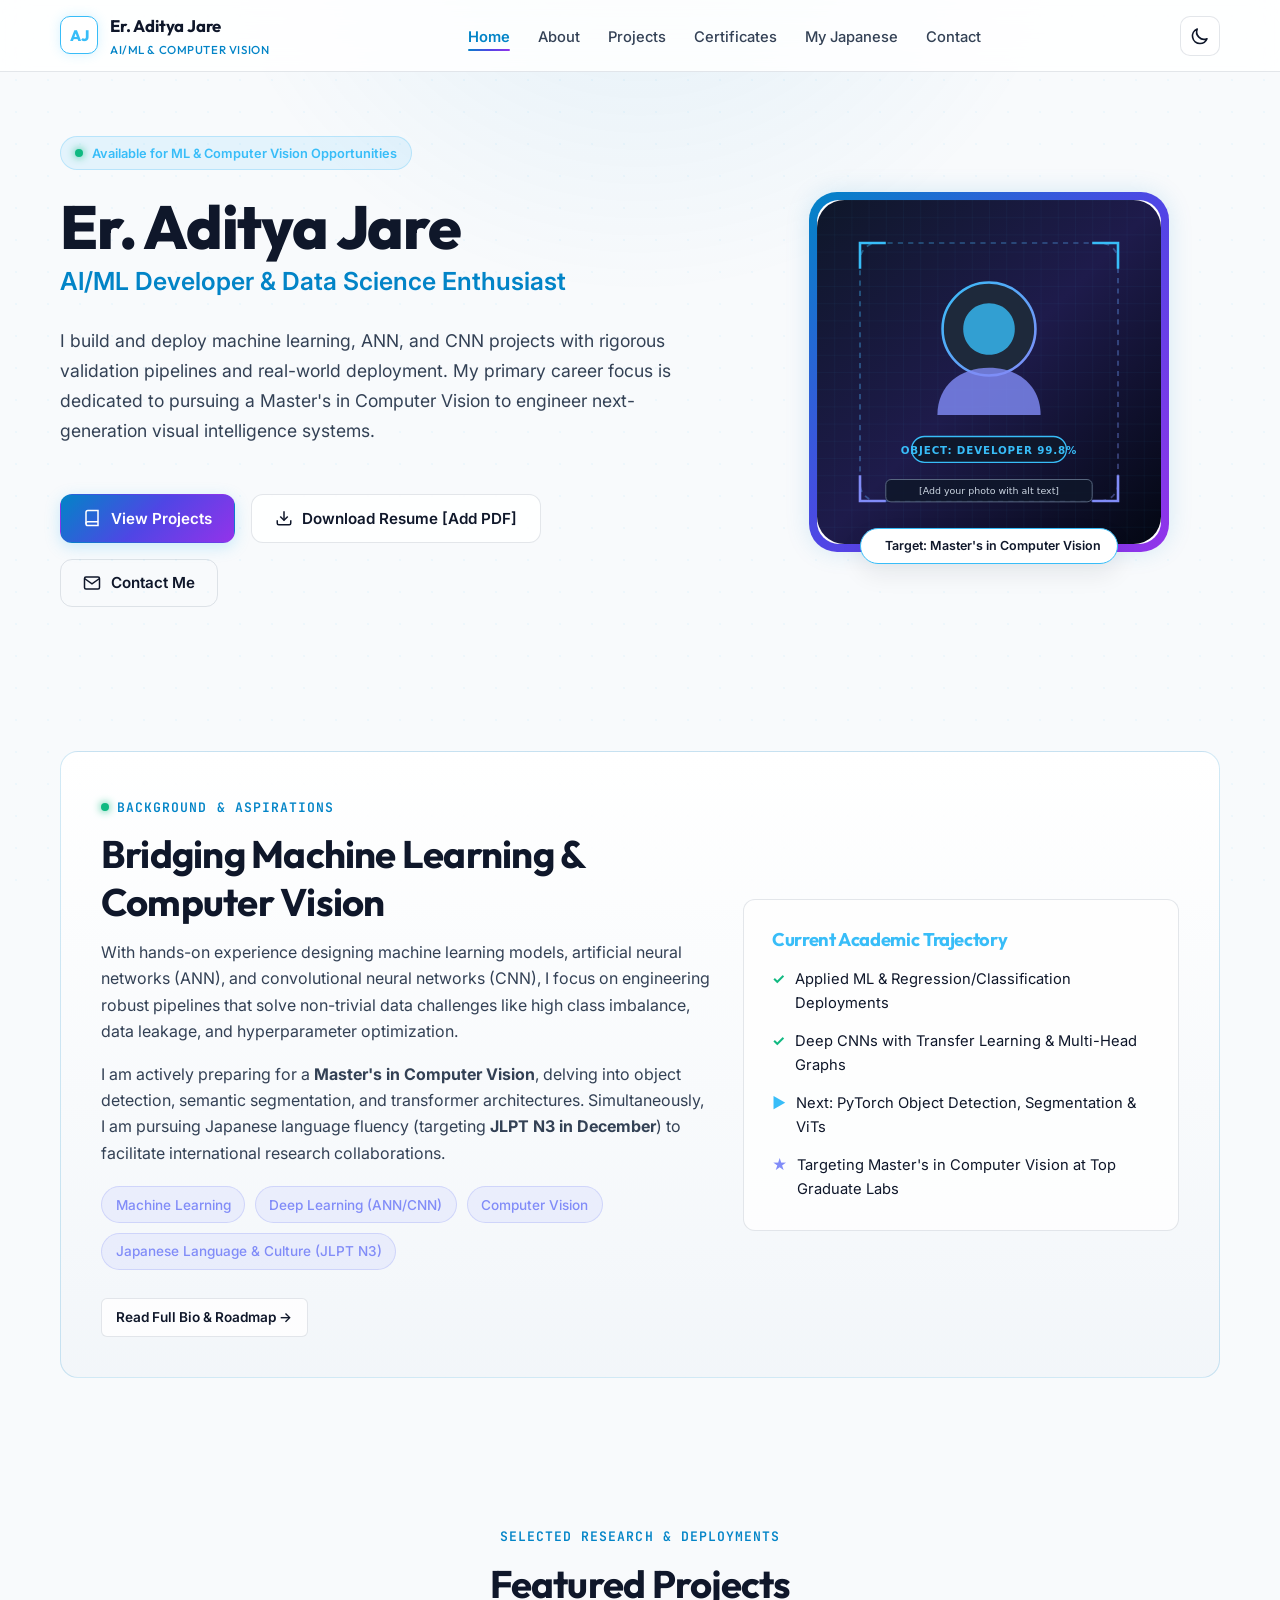
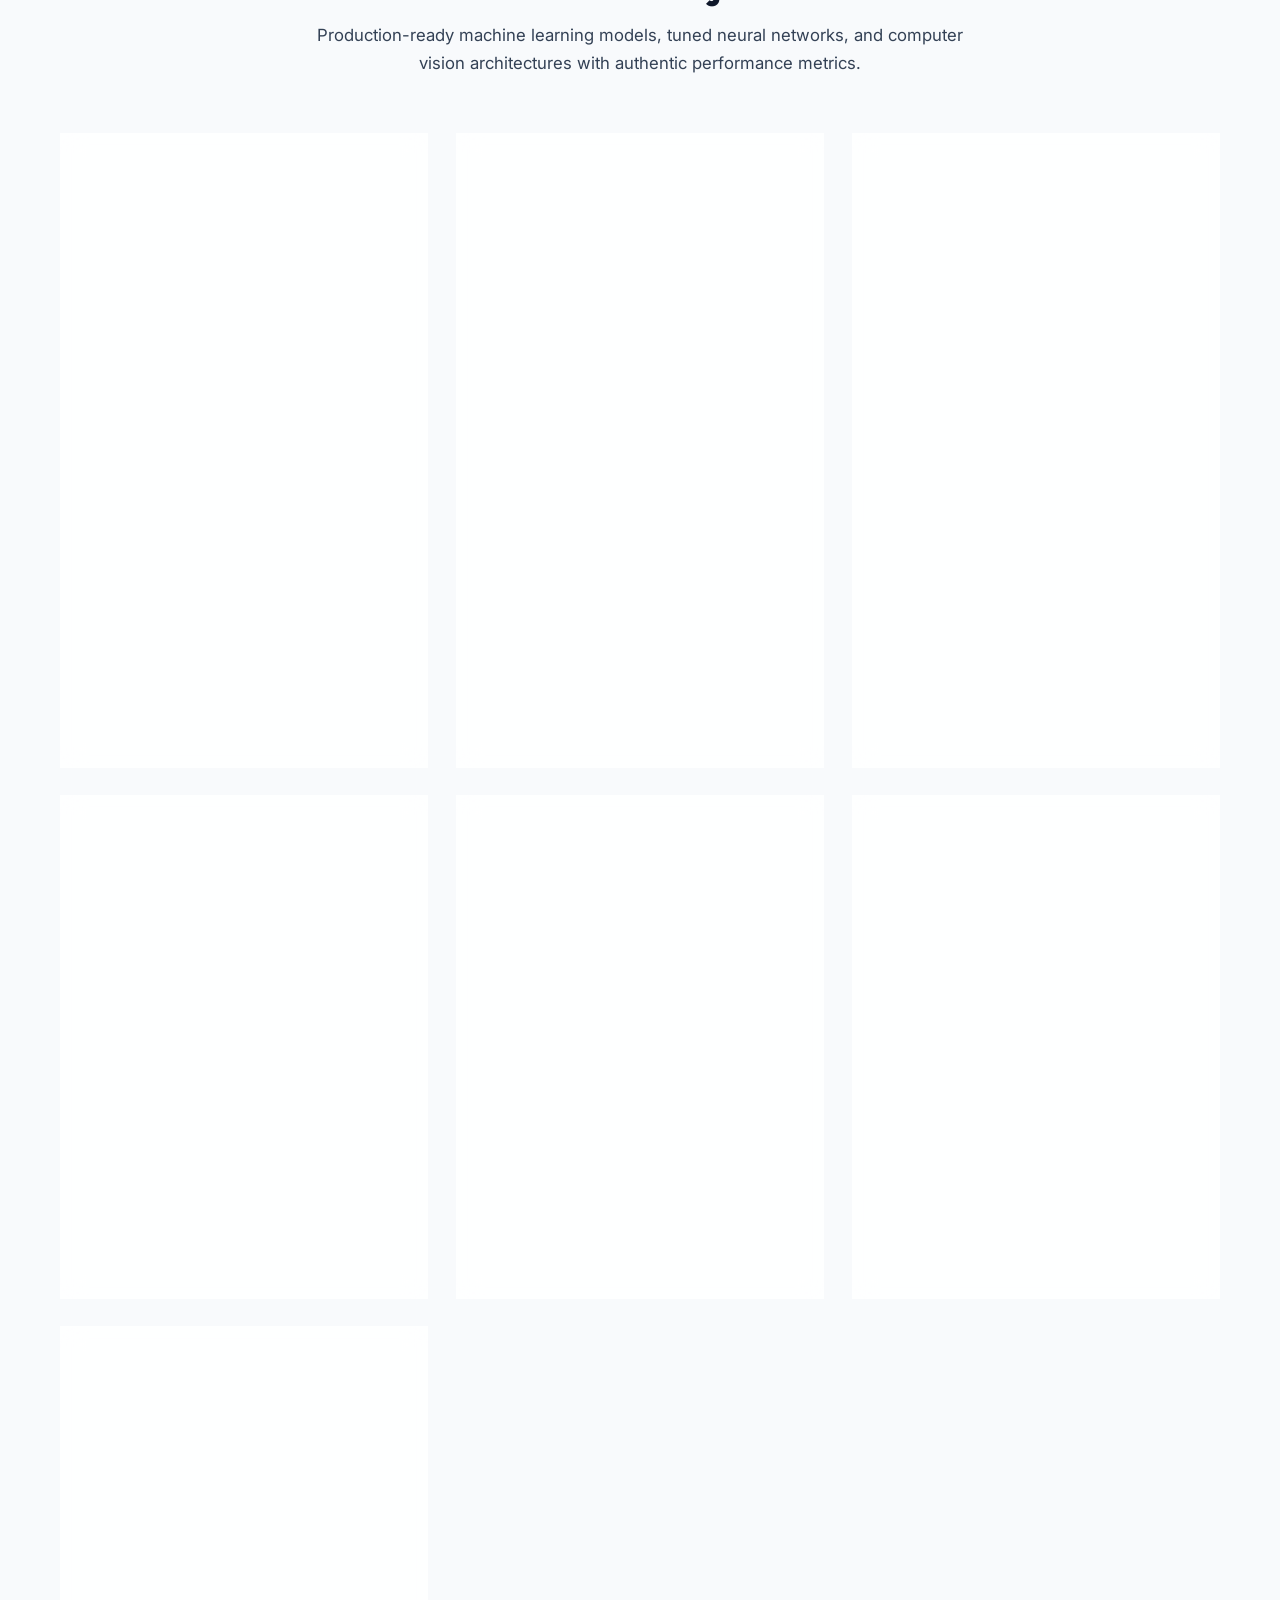
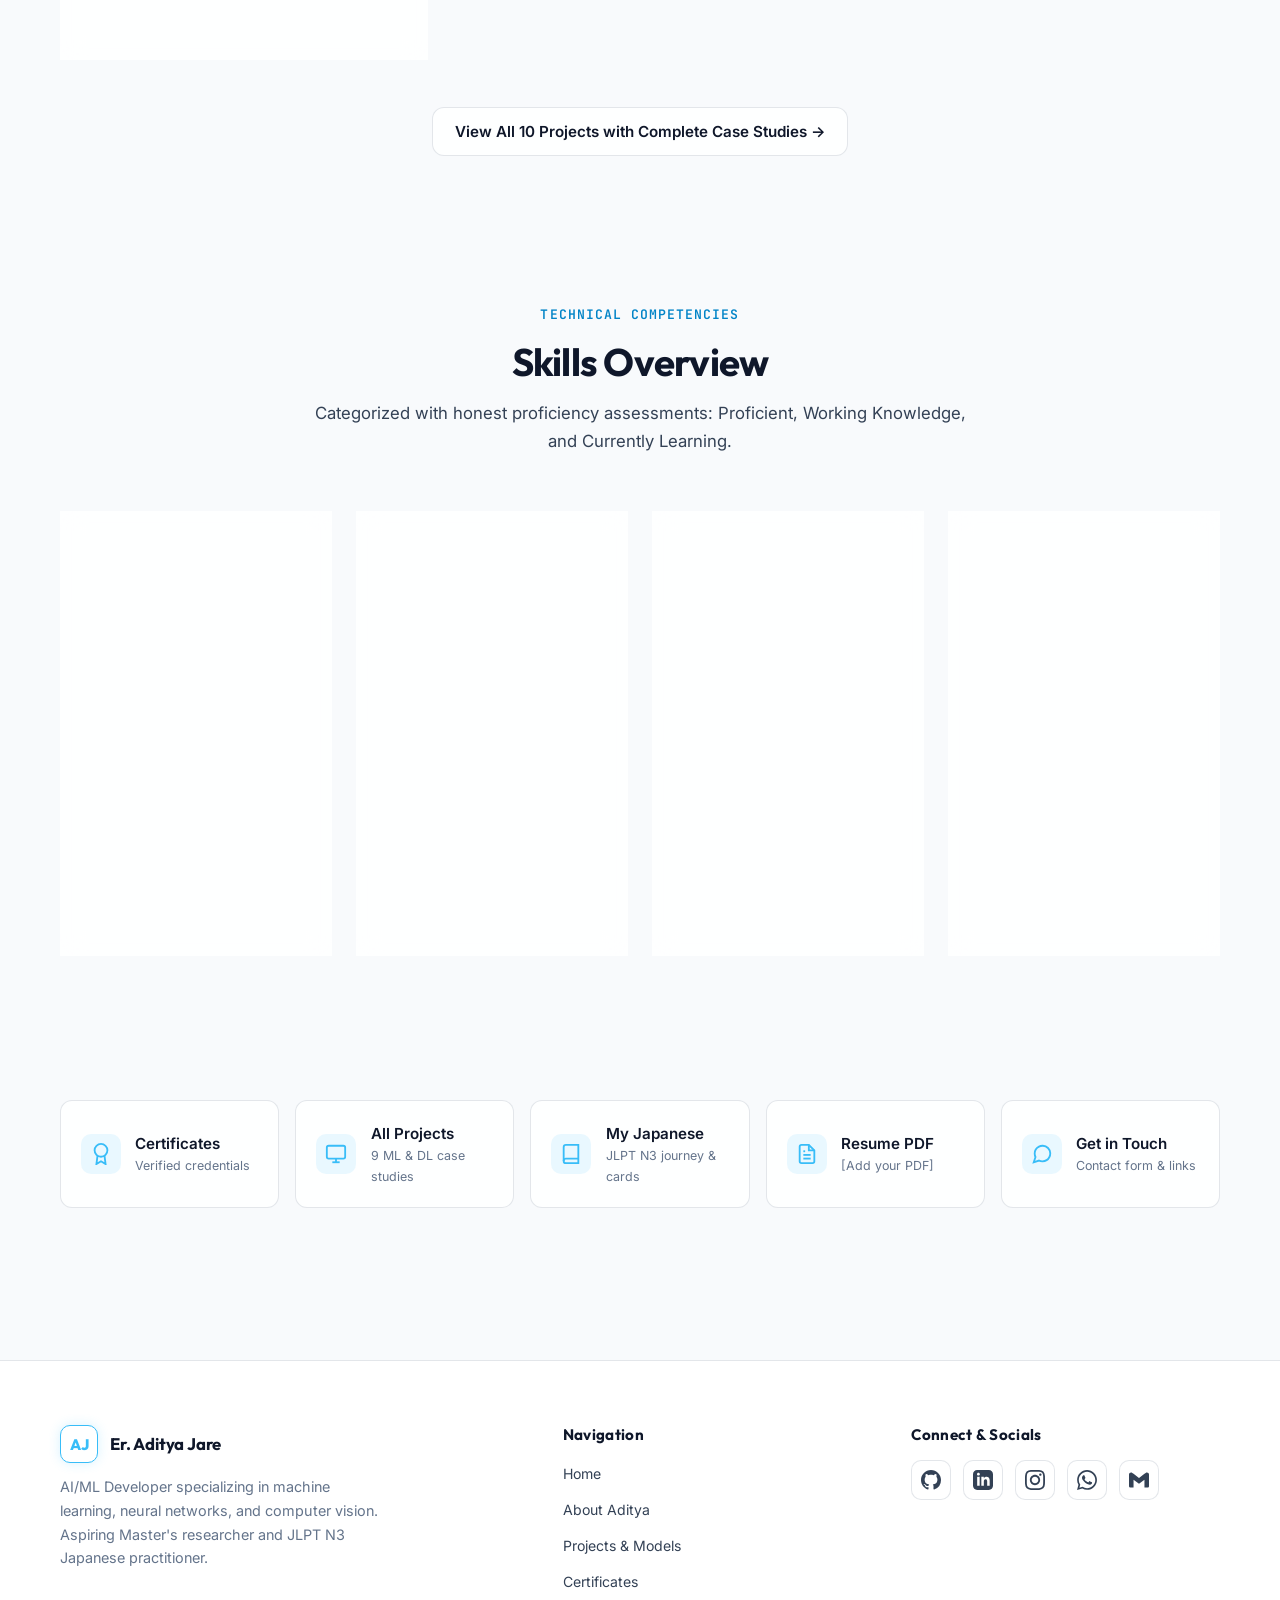
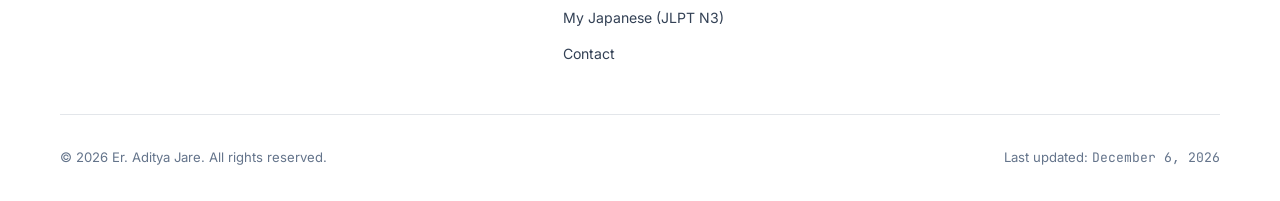
==== commit 97617c2b: "feat: add portfolio projects, certificates, assets, and update UI styling" ====
--- a/index.html
+++ b/index.html
@@ -236,7 +236,7 @@
 
         <div style="text-align: center; margin-top: 3rem;">
           <a href="projects.html" class="btn btn-secondary">
-            View All 9 Projects with Complete Ablation Studies &rarr;
+            View All 10 Projects with Complete Case Studies &rarr;
           </a>
         </div>
       </section>
--- a/css/style.css
+++ b/css/style.css
@@ -596,6 +596,21 @@
   border: 1px solid rgba(244, 63, 94, 0.3);
 }
 
+.badge-capstone {
+  background: linear-gradient(135deg, rgba(99, 102, 241, 0.2), rgba(168, 85, 247, 0.2));
+  color: #c084fc;
+  border: 1px solid rgba(192, 132, 252, 0.4);
+  font-weight: 700;
+  display: inline-flex;
+  align-items: center;
+  gap: 0.4rem;
+}
+
+[data-theme="light"] .badge-capstone {
+  color: #7e22ce;
+  border-color: rgba(126, 34, 206, 0.4);
+}
+
 /* ==========================================================================
    CARDS & COMMON CONTAINERS
    ========================================================================== */
@@ -1026,6 +1041,29 @@
   height: 100%;
 }
 
+.project-card-thumb-wrap {
+  width: 100%;
+  height: 180px;
+  border-radius: var(--radius-md);
+  overflow: hidden;
+  margin-bottom: 1rem;
+  background: #080c14;
+  border: 1px solid var(--border-subtle);
+  position: relative;
+}
+
+.project-card-thumb-img {
+  width: 100%;
+  height: 100%;
+  object-fit: cover;
+  transition: transform 0.4s ease;
+  display: block;
+}
+
+.project-card:hover .project-card-thumb-img {
+  transform: scale(1.05);
+}
+
 .project-meta-top {
   display: flex;
   align-items: center;
@@ -1078,6 +1116,349 @@
   height: 56px;
   margin: 0 auto 1rem;
   color: var(--accent-indigo);
+}
+
+/* ==========================================================================
+   FINAL YEAR PROJECT SHOWCASE & AUTO SLIDER
+   ========================================================================== */
+.fyp-showcase-card {
+  background: linear-gradient(135deg, rgba(15, 23, 42, 0.95) 0%, rgba(30, 41, 59, 0.85) 100%);
+  border: 1px solid rgba(99, 102, 241, 0.35);
+  border-radius: var(--radius-xl);
+  padding: 2.25rem;
+  margin-bottom: 3rem;
+  box-shadow: 0 20px 45px -10px rgba(0, 0, 0, 0.6), 0 0 30px rgba(99, 102, 241, 0.12);
+  position: relative;
+  overflow: hidden;
+}
+
+[data-theme="light"] .fyp-showcase-card {
+  background: linear-gradient(135deg, #ffffff 0%, #f8fafc 100%);
+  border-color: rgba(99, 102, 241, 0.25);
+  box-shadow: 0 20px 40px -10px rgba(99, 102, 241, 0.12), 0 4px 12px rgba(0, 0, 0, 0.05);
+}
+
+.fyp-header-top {
+  display: flex;
+  align-items: center;
+  justify-content: space-between;
+  gap: 1rem;
+  flex-wrap: wrap;
+  margin-bottom: 0.85rem;
+}
+
+.fyp-main-title {
+  font-size: 1.85rem;
+  font-weight: 800;
+  letter-spacing: -0.02em;
+  background: linear-gradient(135deg, #ffffff 30%, #38bdf8 70%, #818cf8 100%);
+  -webkit-background-clip: text;
+  -webkit-text-fill-color: transparent;
+  margin-bottom: 0.65rem;
+  line-height: 1.25;
+}
+
+[data-theme="light"] .fyp-main-title {
+  background: linear-gradient(135deg, #0f172a 30%, #0284c7 70%, #4f46e5 100%);
+  -webkit-background-clip: text;
+  -webkit-text-fill-color: transparent;
+}
+
+.fyp-main-subtitle {
+  font-size: 0.98rem;
+  color: var(--text-secondary);
+  line-height: 1.6;
+  max-width: 920px;
+}
+
+/* Slider Container */
+.fyp-slider-wrapper {
+  position: relative;
+  width: 100%;
+  aspect-ratio: 16 / 9;
+  max-height: 520px;
+  background: #080c14;
+  border-radius: var(--radius-lg);
+  border: 1px solid var(--border-subtle);
+  overflow: hidden;
+  margin: 1.75rem 0 2rem;
+  box-shadow: 0 10px 30px rgba(0, 0, 0, 0.4);
+}
+
+.fyp-slides-track {
+  position: relative;
+  width: 100%;
+  height: 100%;
+}
+
+.fyp-slide {
+  position: absolute;
+  inset: 0;
+  opacity: 0;
+  transition: opacity 0.5s ease-in-out;
+  pointer-events: none;
+  display: flex;
+  align-items: center;
+  justify-content: center;
+}
+
+.fyp-slide.active {
+  opacity: 1;
+  pointer-events: auto;
+}
+
+.fyp-slide-img {
+  width: 100%;
+  height: 100%;
+  object-fit: contain;
+  background: #080c14;
+  display: block;
+}
+
+.fyp-slide-caption {
+  position: absolute;
+  bottom: 0;
+  left: 0;
+  right: 0;
+  background: linear-gradient(180deg, transparent 0%, rgba(5, 8, 16, 0.95) 75%);
+  padding: 3rem 1.75rem 1.25rem;
+  color: #ffffff;
+  pointer-events: none;
+}
+
+.fyp-slide-title {
+  font-size: 1.15rem;
+  font-weight: 700;
+  margin-bottom: 0.25rem;
+  color: #ffffff;
+}
+
+.fyp-slide-desc {
+  font-size: 0.88rem;
+  color: rgba(255, 255, 255, 0.82);
+  line-height: 1.45;
+  margin: 0;
+}
+
+/* Slider Controls */
+.fyp-slider-btn {
+  position: absolute;
+  top: 50%;
+  transform: translateY(-50%);
+  width: 44px;
+  height: 44px;
+  border-radius: var(--radius-full);
+  background: rgba(15, 23, 42, 0.75);
+  backdrop-filter: blur(8px);
+  -webkit-backdrop-filter: blur(8px);
+  border: 1px solid rgba(255, 255, 255, 0.2);
+  color: #ffffff;
+  display: flex;
+  align-items: center;
+  justify-content: center;
+  cursor: pointer;
+  z-index: 10;
+  transition: all var(--transition-fast);
+}
+
+.fyp-slider-btn:hover {
+  background: var(--accent-indigo);
+  border-color: var(--accent-indigo);
+  transform: translateY(-50%) scale(1.08);
+}
+
+.fyp-slider-btn.prev {
+  left: 1rem;
+}
+
+.fyp-slider-btn.next {
+  right: 1rem;
+}
+
+.fyp-slide-counter {
+  position: absolute;
+  top: 1rem;
+  right: 1rem;
+  background: rgba(15, 23, 42, 0.8);
+  backdrop-filter: blur(6px);
+  border: 1px solid rgba(255, 255, 255, 0.15);
+  padding: 0.25rem 0.75rem;
+  border-radius: var(--radius-full);
+  font-family: var(--font-mono);
+  font-size: 0.78rem;
+  color: #38bdf8;
+  font-weight: 600;
+  z-index: 10;
+}
+
+.fyp-slider-dots {
+  position: absolute;
+  bottom: 0.85rem;
+  left: 50%;
+  transform: translateX(-50%);
+  display: flex;
+  gap: 0.45rem;
+  z-index: 10;
+}
+
+.fyp-dot {
+  width: 8px;
+  height: 8px;
+  border-radius: var(--radius-full);
+  background: rgba(255, 255, 255, 0.35);
+  border: none;
+  cursor: pointer;
+  padding: 0;
+  transition: all var(--transition-fast);
+}
+
+.fyp-dot.active {
+  width: 22px;
+  background: var(--accent-cyan);
+}
+
+/* Info Grid Below Slider */
+.fyp-info-grid {
+  display: grid;
+  grid-template-columns: 1fr;
+  gap: 1.5rem;
+}
+
+@media (min-width: 768px) {
+  .fyp-info-grid {
+    grid-template-columns: repeat(2, 1fr);
+  }
+}
+
+@media (min-width: 1080px) {
+  .fyp-info-grid {
+    grid-template-columns: 1.1fr 1fr 0.9fr;
+  }
+}
+
+.fyp-info-card {
+  background: var(--bg-card);
+  border: 1px solid var(--border-subtle);
+  border-radius: var(--radius-lg);
+  padding: 1.5rem;
+  display: flex;
+  flex-direction: column;
+  justify-content: space-between;
+}
+
+.fyp-card-header {
+  display: flex;
+  align-items: center;
+  gap: 0.65rem;
+  margin-bottom: 1rem;
+}
+
+.fyp-icon-pill {
+  font-size: 1.35rem;
+  line-height: 1;
+}
+
+.fyp-card-title {
+  font-size: 1.1rem;
+  font-weight: 700;
+  margin: 0;
+  color: var(--text-primary);
+}
+
+.fyp-features-list {
+  list-style: none;
+  display: flex;
+  flex-direction: column;
+  gap: 0.75rem;
+  font-size: 0.88rem;
+  line-height: 1.55;
+  color: var(--text-secondary);
+}
+
+.fyp-features-list strong {
+  color: var(--text-primary);
+}
+
+.fyp-tech-stack-groups {
+  display: flex;
+  flex-direction: column;
+  gap: 0.85rem;
+}
+
+.fyp-tech-group {
+  display: flex;
+  flex-direction: column;
+  gap: 0.35rem;
+}
+
+.fyp-tech-label {
+  font-size: 0.76rem;
+  text-transform: uppercase;
+  font-weight: 700;
+  letter-spacing: 0.05em;
+  color: var(--accent-indigo);
+  font-family: var(--font-mono);
+}
+
+.fyp-pill-wrap {
+  display: flex;
+  flex-wrap: wrap;
+  gap: 0.35rem;
+}
+
+/* Metrics & Actions */
+.fyp-metrics-row {
+  display: grid;
+  grid-template-columns: repeat(3, 1fr);
+  gap: 0.6rem;
+  margin-bottom: 1.25rem;
+}
+
+.fyp-metric-stat {
+  background: var(--bg-secondary);
+  border: 1px solid var(--border-subtle);
+  border-radius: var(--radius-md);
+  padding: 0.75rem 0.5rem;
+  text-align: center;
+}
+
+.fyp-metric-value {
+  display: block;
+  font-size: 1.35rem;
+  font-weight: 800;
+  color: var(--accent-emerald);
+  font-family: var(--font-mono);
+  line-height: 1.2;
+}
+
+.fyp-metric-desc {
+  display: block;
+  font-size: 0.72rem;
+  color: var(--text-muted);
+  margin-top: 0.2rem;
+  line-height: 1.2;
+}
+
+.fyp-security-note {
+  display: flex;
+  align-items: flex-start;
+  gap: 0.5rem;
+  font-size: 0.8rem;
+  color: var(--text-muted);
+  line-height: 1.4;
+  margin-bottom: 1.25rem;
+  padding: 0.6rem 0.75rem;
+  background: rgba(148, 163, 184, 0.08);
+  border-radius: var(--radius-sm);
+  border-left: 2px solid var(--accent-blue);
+}
+
+.fyp-actions-bar {
+  display: flex;
+  flex-wrap: wrap;
+  gap: 0.6rem;
+  align-items: center;
+  margin-top: auto;
 }
 
 /* ==========================================================================
@@ -1202,6 +1583,33 @@
   text-align: center;
 }
 
+.modal-gallery-item {
+  border-radius: var(--radius-md);
+  overflow: hidden;
+  border: 1px solid var(--border-subtle);
+  background: var(--bg-card);
+  margin-bottom: 1.25rem;
+  box-shadow: var(--shadow-sm);
+}
+
+.modal-gallery-img {
+  width: 100%;
+  max-height: 420px;
+  object-fit: contain;
+  background: #080c14;
+  display: block;
+}
+
+.modal-gallery-caption {
+  padding: 0.75rem 1rem;
+  font-size: 0.88rem;
+  font-weight: 500;
+  color: var(--text-primary);
+  background: var(--bg-secondary);
+  border-top: 1px solid var(--border-subtle);
+  margin: 0;
+}
+
 .modal-footer {
   padding: 1.25rem 2rem;
   border-top: 1px solid var(--border-subtle);
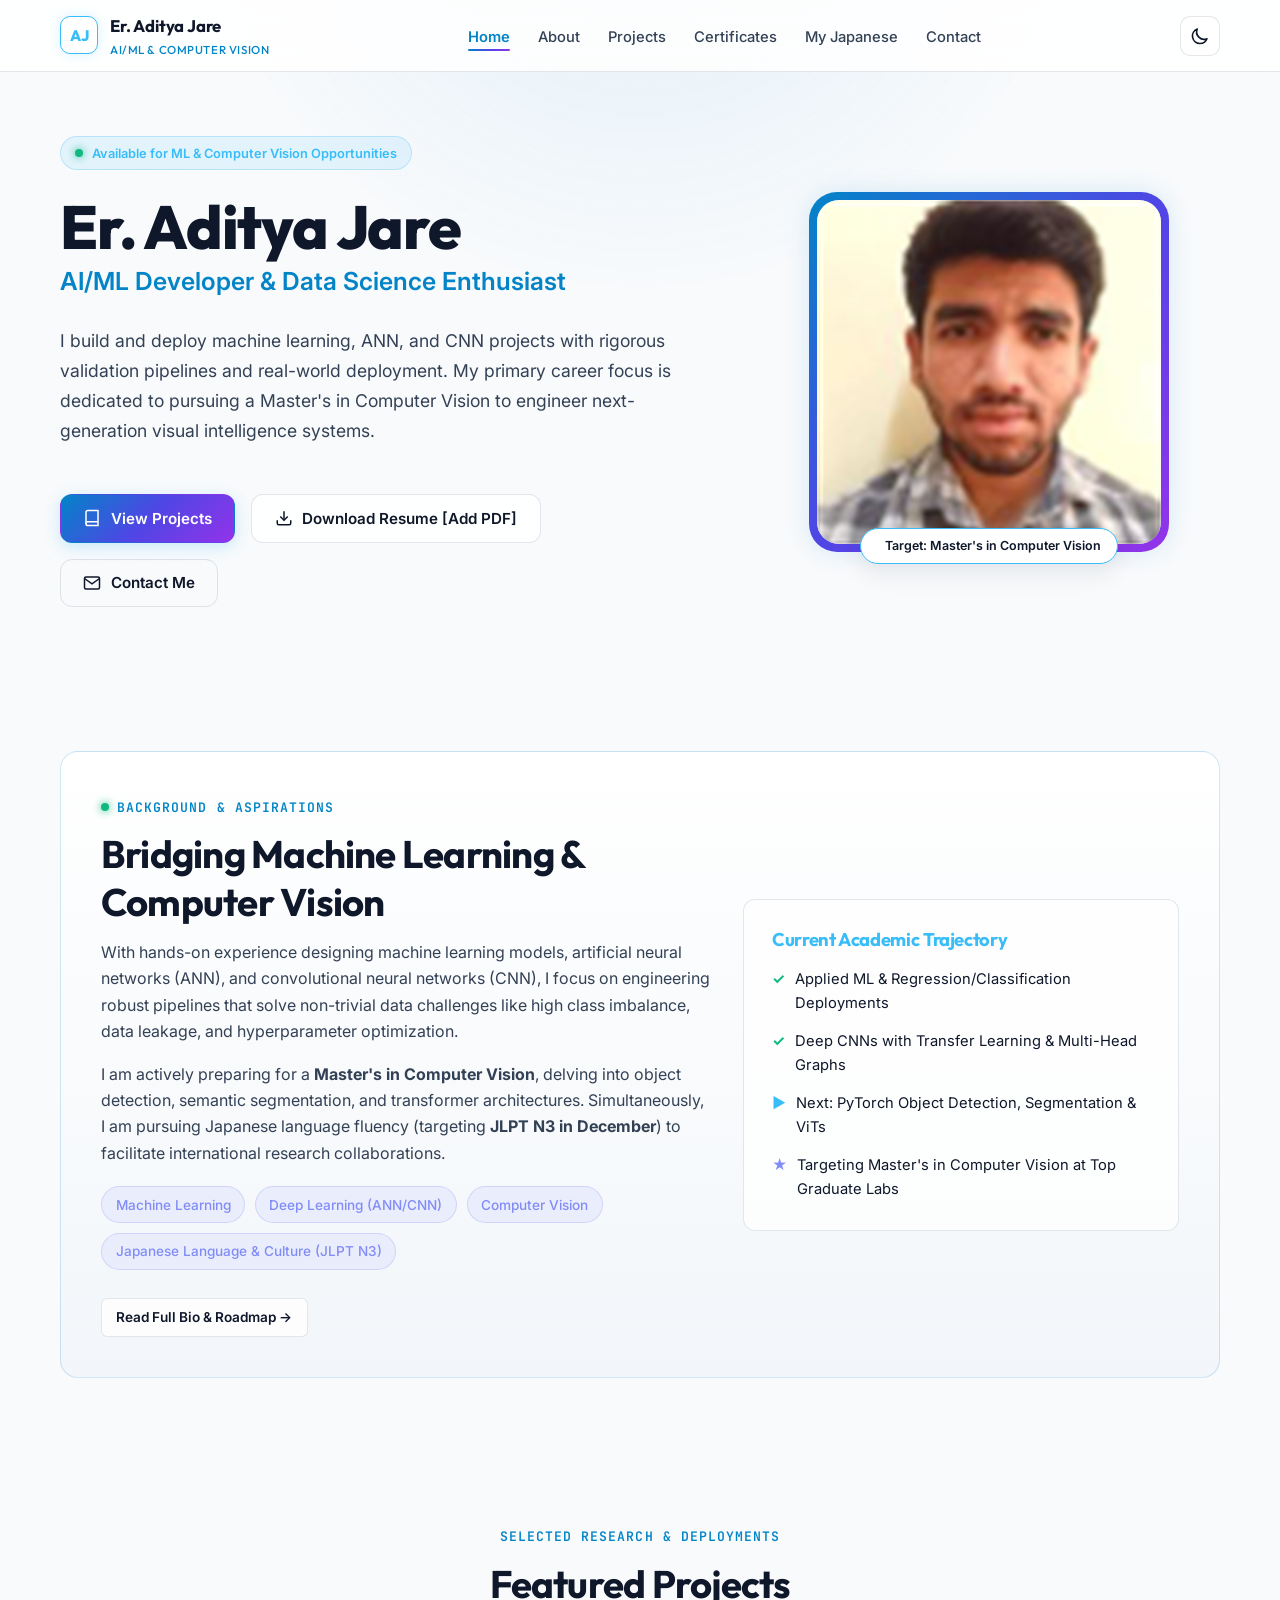
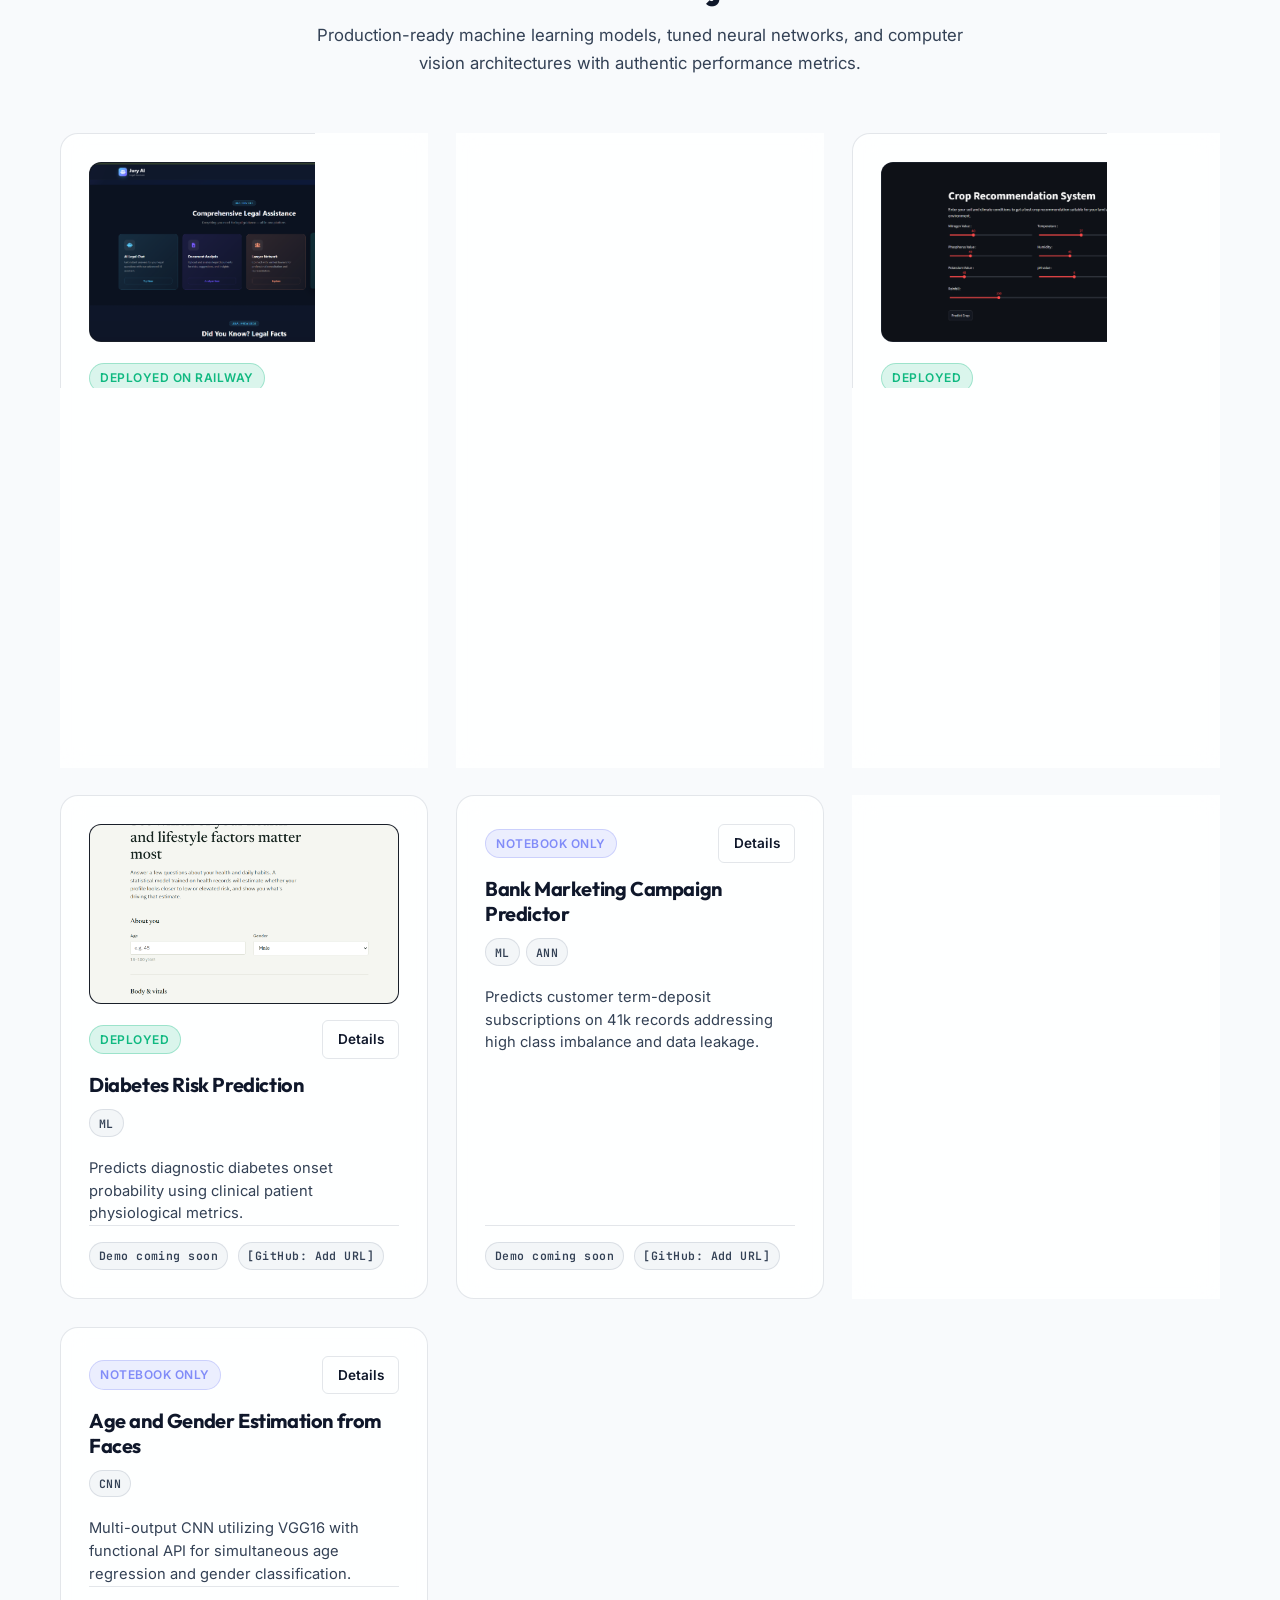
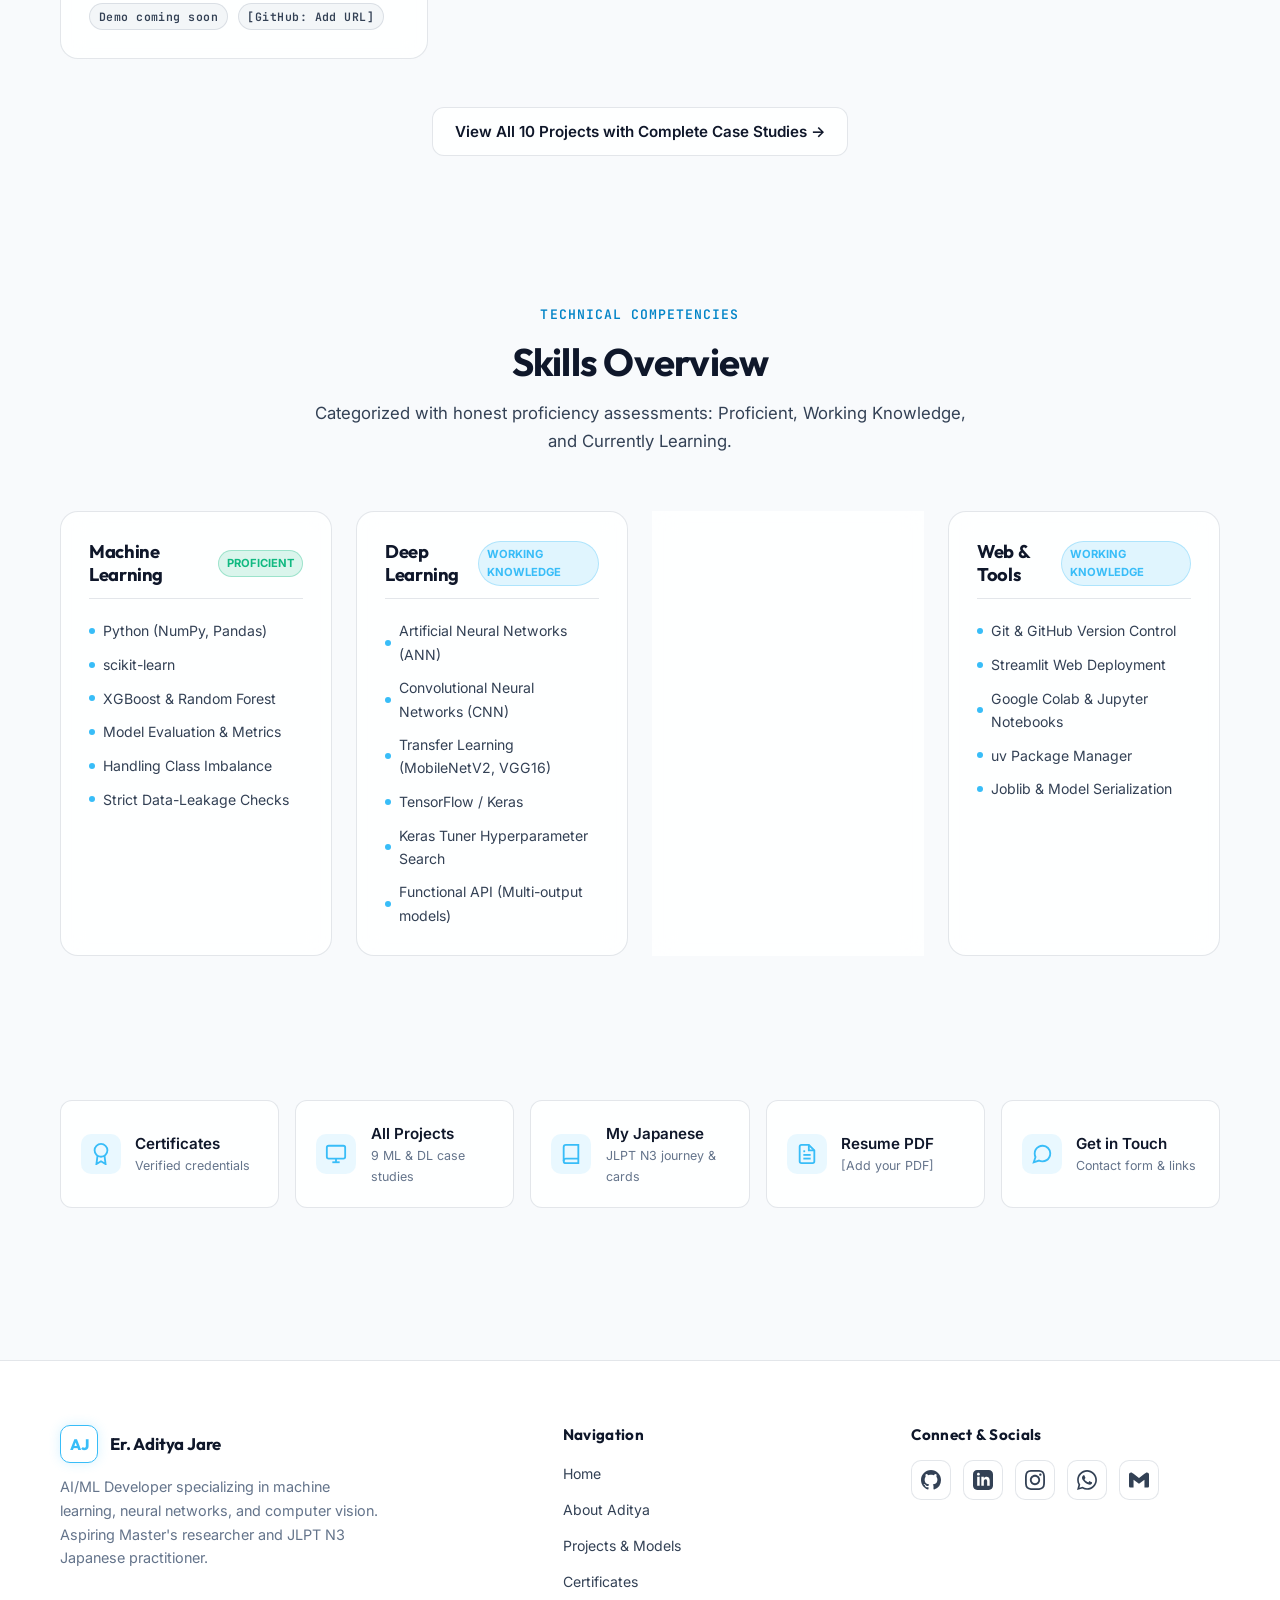
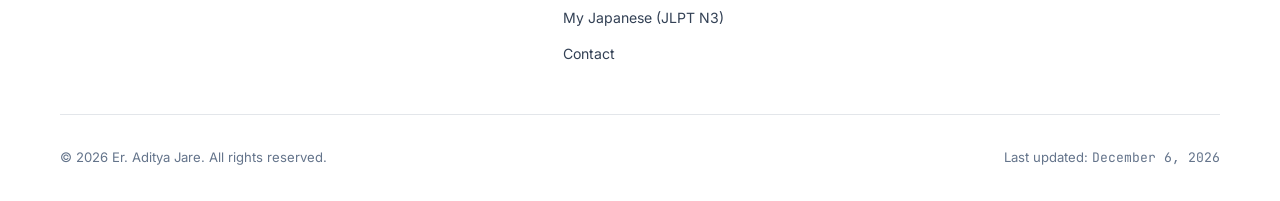
==== commit 7b8ef2de: "feat: add Bunkasai 2026 winning showcase with authentic festival photos and 17 verified Coursera/NAT" ====
--- a/index.html
+++ b/index.html
@@ -15,14 +15,14 @@
   <meta property="og:title" content="Er. Aditya Jare | AI/ML Developer &amp; Computer Vision Aspirant">
   <meta property="og:description"
     content="Machine Learning, ANN, and CNN projects by Aditya Jare. Target Master's in Computer Vision.">
-  <meta property="og:image" content="assets/images/profile-placeholder.svg">
+  <meta property="og:image" content="assets/images/aditya-profile.png">
 
   <!-- Twitter -->
   <meta name="twitter:card" content="summary_large_image">
   <meta name="twitter:title" content="Er. Aditya Jare | AI/ML Portfolio">
   <meta name="twitter:description"
     content="Explore real machine learning, deep learning, and computer vision projects by Er. Aditya Jare.">
-  <meta name="twitter:image" content="assets/images/profile-placeholder.svg">
+  <meta name="twitter:image" content="assets/images/aditya-profile.png">
 
   <!-- Favicon -->
   <link rel="icon" type="image/svg+xml" href="assets/images/favicon.svg">
@@ -139,8 +139,8 @@
           <!-- Hero Avatar with Computer Vision Aesthetic -->
           <div class="hero-avatar-wrapper">
             <div class="hero-avatar-frame">
-              <img src="assets/images/profile-placeholder.svg"
-                alt="Profile photo of Er. Aditya Jare - [Add your photo with alt text]" class="hero-avatar-img"
+              <img src="assets/images/aditya-profile.png"
+                alt="Profile photo of Er. Aditya Jare" class="hero-avatar-img"
                 width="360" height="360" />
               <div class="hero-cv-badge">
                 <svg width="14" height="14" viewBox="0 0 24 24" fill="none" stroke="var(--accent-cyan)"
--- a/css/style.css
+++ b/css/style.css
@@ -1649,19 +1649,32 @@
 }
 
 .cert-badge-frame {
+  display: block;
   width: 100%;
-  aspect-ratio: 16 / 9;
+  aspect-ratio: 16 / 10;
   border-radius: var(--radius-md);
   overflow: hidden;
   margin-bottom: 1.25rem;
   border: 1px solid var(--border-subtle);
-  background: var(--bg-secondary);
+  background: #080d1a;
+  position: relative;
+  transition: border-color var(--transition-fast);
+}
+
+.cert-badge-frame:hover {
+  border-color: var(--accent-cyan);
 }
 
 .cert-badge-frame img {
   width: 100%;
   height: 100%;
-  object-fit: cover;
+  object-fit: contain;
+  transition: transform var(--transition-normal);
+  display: block;
+}
+
+.cert-card:hover .cert-badge-frame img {
+  transform: scale(1.02);
 }
 
 .cert-issuer {
@@ -1912,6 +1925,325 @@
   font-size: 0.75rem;
   color: var(--text-muted);
   margin-top: 0.75rem;
+}
+
+/* ==========================================================================
+   BUNKASAI 2026 FESTIVAL WINNER SHOWCASE & GALLERY
+   ========================================================================== */
+.bunkasai-showcase-card {
+  background: linear-gradient(135deg, rgba(30, 27, 75, 0.7) 0%, rgba(15, 23, 42, 0.95) 100%);
+  border: 1.5px solid rgba(245, 158, 11, 0.5);
+  border-radius: var(--radius-lg);
+  padding: 2.25rem;
+  margin-bottom: 3.5rem;
+  box-shadow: 0 8px 32px rgba(245, 158, 11, 0.12);
+  position: relative;
+  overflow: hidden;
+}
+
+.bunkasai-showcase-card::before {
+  content: '文化祭 2026';
+  position: absolute;
+  top: 1.25rem;
+  right: 1.5rem;
+  font-family: var(--font-jp);
+  font-size: 1.1rem;
+  font-weight: 700;
+  color: #fbbf24;
+  opacity: 0.35;
+  letter-spacing: 0.1em;
+}
+
+.bunkasai-header {
+  display: flex;
+  flex-direction: column;
+  gap: 0.75rem;
+  margin-bottom: 1.75rem;
+}
+
+.bunkasai-award-pill {
+  display: inline-flex;
+  align-items: center;
+  gap: 0.5rem;
+  background: linear-gradient(135deg, rgba(245, 158, 11, 0.25) 0%, rgba(220, 38, 38, 0.25) 100%);
+  border: 1.5px solid #fbbf24;
+  color: #fbbf24;
+  font-weight: 700;
+  font-size: 0.88rem;
+  padding: 0.4rem 0.9rem;
+  border-radius: var(--radius-full);
+  align-self: flex-start;
+  box-shadow: 0 0 15px rgba(245, 158, 11, 0.25);
+}
+
+.bunkasai-title {
+  font-size: clamp(1.5rem, 3.5vw, 2.1rem);
+  font-weight: 800;
+  color: var(--text-primary);
+  line-height: 1.3;
+  margin: 0;
+}
+
+.bunkasai-meta-bar {
+  display: flex;
+  flex-wrap: wrap;
+  gap: 0.6rem 1.25rem;
+  font-size: 0.88rem;
+  color: var(--text-secondary);
+  padding: 0.85rem 1rem;
+  background: rgba(15, 23, 42, 0.6);
+  border: 1px solid var(--border-subtle);
+  border-radius: var(--radius-md);
+  margin-bottom: 1.5rem;
+}
+
+.bunkasai-meta-item {
+  display: inline-flex;
+  align-items: center;
+  gap: 0.4rem;
+}
+
+.bunkasai-meta-item strong {
+  color: var(--text-primary);
+}
+
+.bunkasai-themes-grid {
+  display: grid;
+  grid-template-columns: repeat(auto-fit, minmax(200px, 1fr));
+  gap: 1rem;
+  margin-bottom: 2rem;
+}
+
+.bunkasai-theme-card {
+  background: rgba(15, 23, 42, 0.7);
+  border: 1px solid var(--border-subtle);
+  border-radius: var(--radius-md);
+  padding: 1rem;
+  display: flex;
+  align-items: center;
+  gap: 0.85rem;
+  transition: all var(--transition-fast);
+}
+
+.bunkasai-theme-card:hover {
+  border-color: #fbbf24;
+  transform: translateY(-2px);
+  background: rgba(30, 41, 59, 0.8);
+}
+
+.bunkasai-theme-icon {
+  font-size: 1.75rem;
+  flex-shrink: 0;
+}
+
+.bunkasai-theme-title {
+  font-size: 0.95rem;
+  font-weight: 700;
+  color: var(--text-primary);
+  margin: 0 0 0.2rem 0;
+}
+
+.bunkasai-theme-sub {
+  font-size: 0.78rem;
+  color: var(--text-muted);
+  margin: 0;
+  line-height: 1.35;
+}
+
+.bunkasai-story-body {
+  background: rgba(15, 23, 42, 0.65);
+  border-left: 4px solid #fbbf24;
+  padding: 1.4rem 1.75rem;
+  border-radius: 0 var(--radius-md) var(--radius-md) 0;
+  font-size: 0.96rem;
+  line-height: 1.8;
+  color: var(--text-primary);
+  margin-bottom: 2.25rem;
+}
+
+.bunkasai-story-body p {
+  margin-bottom: 1rem;
+}
+
+.bunkasai-story-body p:last-child {
+  margin-bottom: 0;
+}
+
+.bunkasai-quote-highlight {
+  background: rgba(56, 189, 248, 0.1);
+  border: 1px dashed var(--accent-cyan);
+  border-radius: var(--radius-md);
+  padding: 1rem 1.25rem;
+  margin: 1rem 0;
+  font-style: italic;
+  color: var(--text-primary);
+}
+
+/* Gallery Grid */
+.jp-gallery-grid {
+  display: grid;
+  grid-template-columns: 1fr;
+  gap: 1.5rem;
+  margin-top: 1.5rem;
+}
+
+@media (min-width: 620px) {
+  .jp-gallery-grid {
+    grid-template-columns: repeat(2, 1fr);
+  }
+}
+
+@media (min-width: 980px) {
+  .jp-gallery-grid {
+    grid-template-columns: repeat(3, 1fr);
+  }
+}
+
+.jp-gallery-card {
+  background: var(--bg-card);
+  border: 1px solid var(--border-subtle);
+  border-radius: var(--radius-md);
+  overflow: hidden;
+  display: flex;
+  flex-direction: column;
+  transition: all var(--transition-normal);
+  cursor: pointer;
+  position: relative;
+}
+
+.jp-gallery-card:hover {
+  transform: translateY(-4px);
+  border-color: #fbbf24;
+  box-shadow: 0 8px 24px rgba(245, 158, 11, 0.15);
+}
+
+.jp-gallery-thumb-frame {
+  width: 100%;
+  aspect-ratio: 4 / 3;
+  overflow: hidden;
+  position: relative;
+  background: #090e1a;
+}
+
+.jp-gallery-thumb-frame img {
+  width: 100%;
+  height: 100%;
+  object-fit: cover;
+  transition: transform 0.4s ease;
+  display: block;
+}
+
+.jp-gallery-card:hover .jp-gallery-thumb-frame img {
+  transform: scale(1.06);
+}
+
+.jp-gallery-badge-overlay {
+  position: absolute;
+  top: 0.75rem;
+  left: 0.75rem;
+  z-index: 2;
+  font-size: 0.72rem;
+  font-weight: 700;
+  padding: 0.25rem 0.65rem;
+  border-radius: var(--radius-full);
+  backdrop-filter: blur(8px);
+  -webkit-backdrop-filter: blur(8px);
+  background: rgba(15, 23, 42, 0.85);
+  border: 1px solid rgba(251, 191, 36, 0.5);
+  color: #fbbf24;
+}
+
+.jp-gallery-card-content {
+  padding: 1.25rem;
+  display: flex;
+  flex-direction: column;
+  flex-grow: 1;
+}
+
+.jp-gallery-card-title {
+  font-size: 1.05rem;
+  font-weight: 700;
+  color: var(--text-primary);
+  margin-bottom: 0.4rem;
+  line-height: 1.35;
+}
+
+.jp-gallery-card-desc {
+  font-size: 0.84rem;
+  color: var(--text-secondary);
+  line-height: 1.55;
+  margin: 0;
+  flex-grow: 1;
+}
+
+.jp-gallery-zoom-hint {
+  margin-top: 0.85rem;
+  font-size: 0.75rem;
+  color: var(--accent-cyan);
+  font-weight: 600;
+  display: inline-flex;
+  align-items: center;
+  gap: 0.35rem;
+}
+
+/* Lightbox Modal */
+.jp-lightbox-backdrop {
+  position: fixed;
+  inset: 0;
+  background: rgba(0, 0, 0, 0.85);
+  backdrop-filter: blur(6px);
+  -webkit-backdrop-filter: blur(6px);
+  z-index: 2000;
+  display: flex;
+  align-items: center;
+  justify-content: center;
+  padding: 1.5rem;
+  opacity: 0;
+  visibility: hidden;
+  transition: all var(--transition-normal);
+}
+
+.jp-lightbox-backdrop.active {
+  opacity: 1;
+  visibility: visible;
+}
+
+.jp-lightbox-content {
+  max-width: 900px;
+  width: 100%;
+  max-height: 90vh;
+  background: var(--bg-card);
+  border: 1px solid var(--border-card);
+  border-radius: var(--radius-lg);
+  overflow: hidden;
+  display: flex;
+  flex-direction: column;
+  box-shadow: 0 16px 48px rgba(0, 0, 0, 0.5);
+}
+
+.jp-lightbox-img-wrap {
+  width: 100%;
+  max-height: 65vh;
+  background: #000;
+  display: flex;
+  align-items: center;
+  justify-content: center;
+}
+
+.jp-lightbox-img-wrap img {
+  max-width: 100%;
+  max-height: 65vh;
+  object-fit: contain;
+}
+
+.jp-lightbox-caption {
+  padding: 1.25rem 1.5rem;
+  background: var(--bg-card);
+  border-top: 1px solid var(--border-subtle);
+  display: flex;
+  align-items: flex-start;
+  justify-content: space-between;
+  gap: 1rem;
 }
 
 /* ==========================================================================
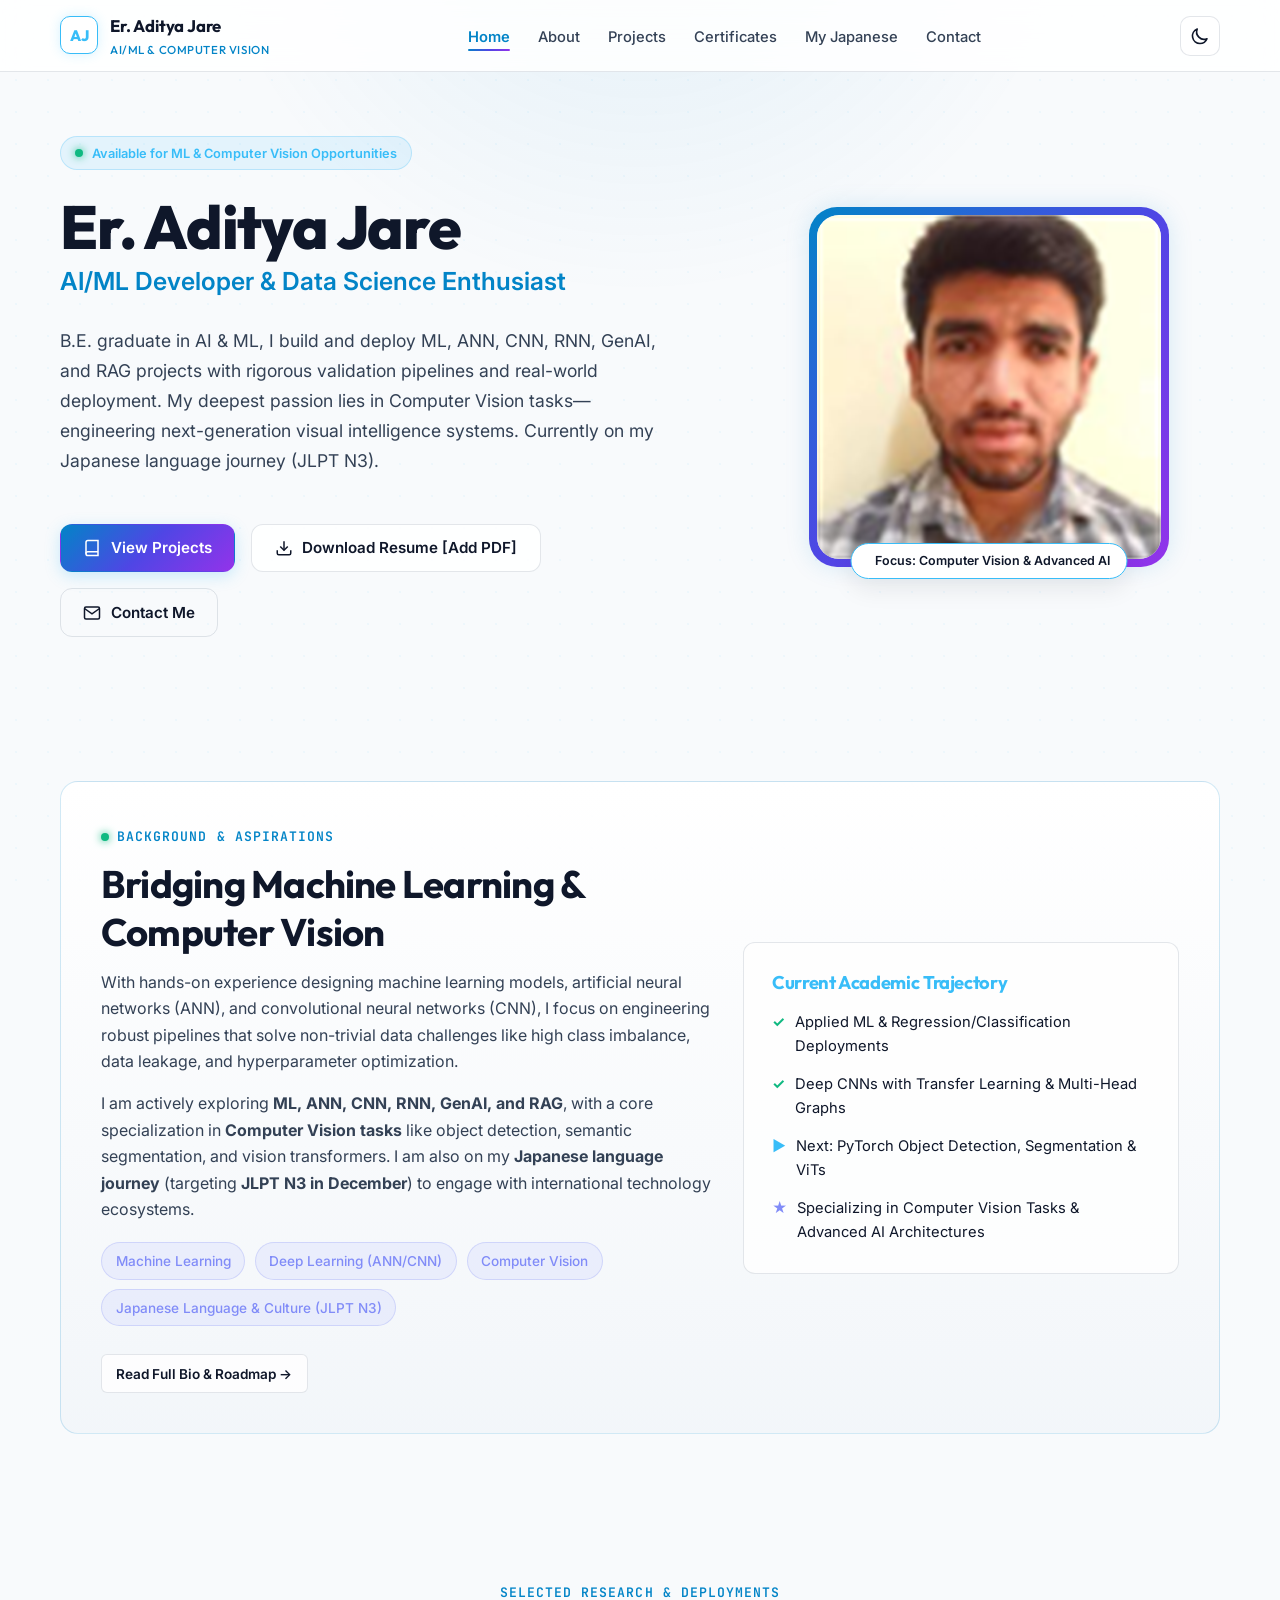
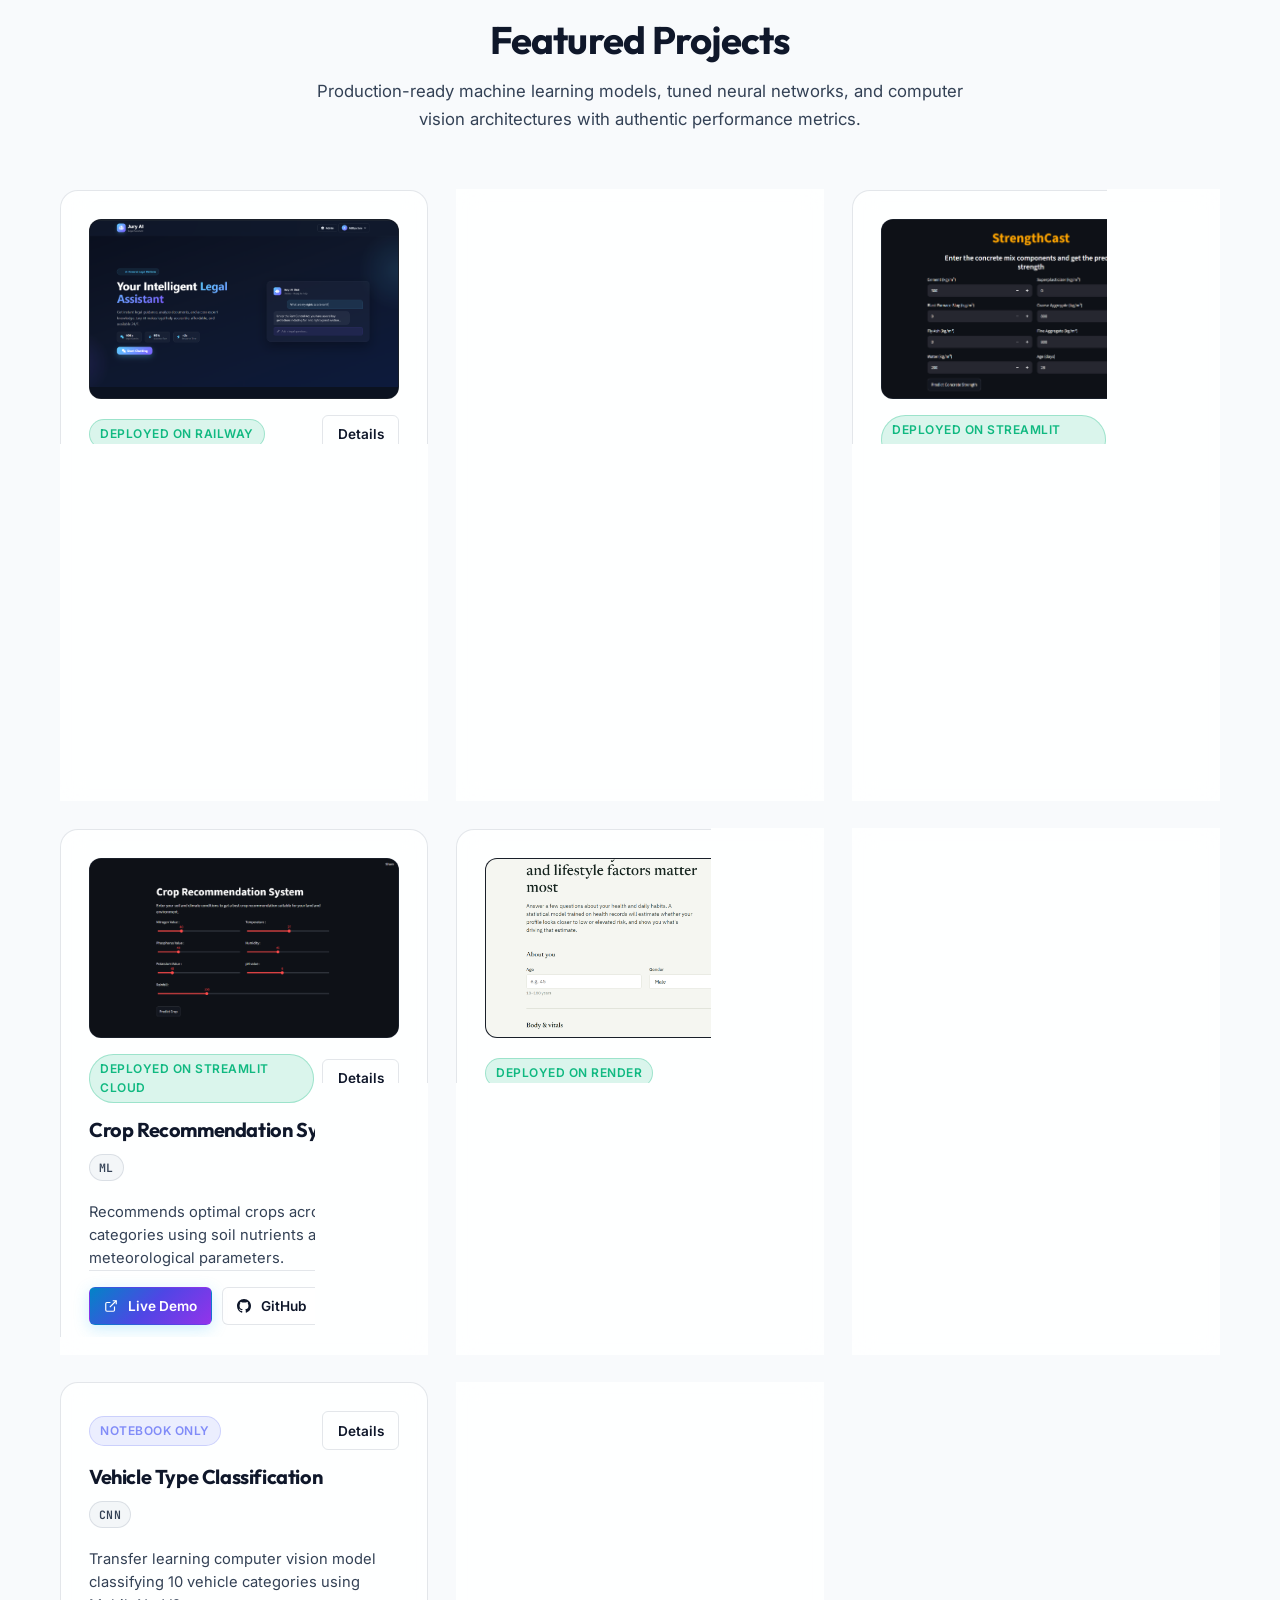
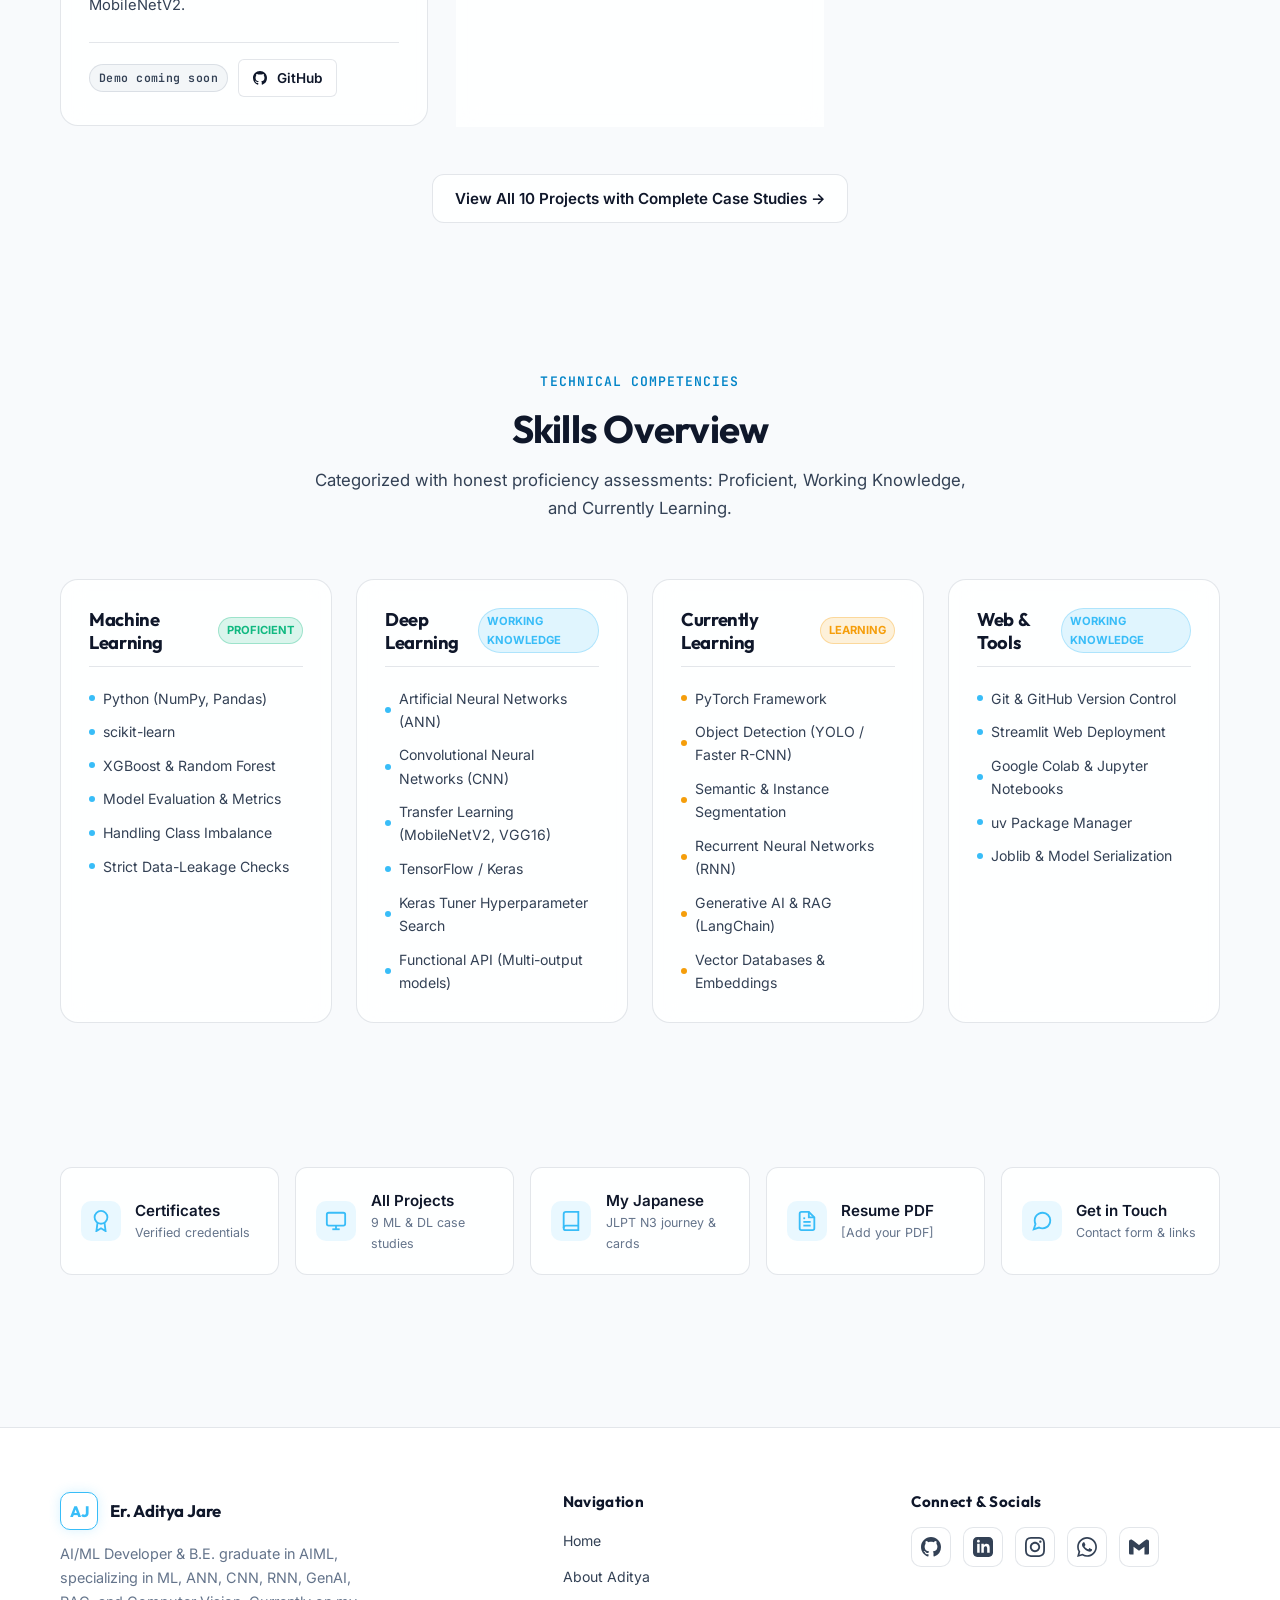
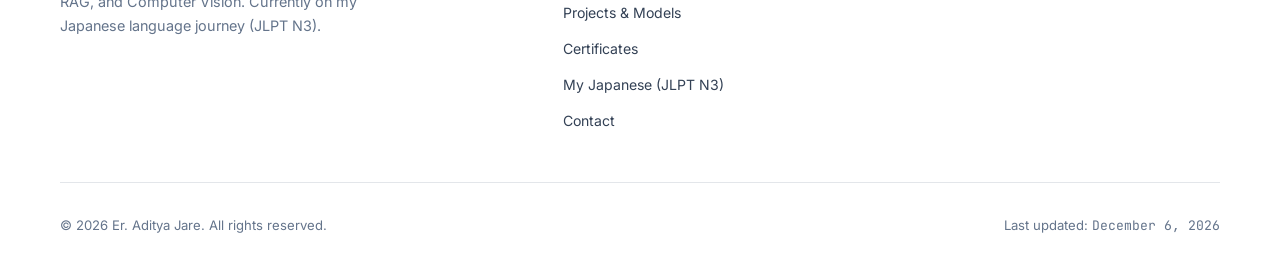
==== commit a015a0ef: "refactor: update portfolio professional profile, education details, and add Japanese localization da" ====
--- a/index.html
+++ b/index.html
@@ -6,7 +6,7 @@
   <meta name="viewport" content="width=device-width, initial-scale=1.0">
   <title>Er. Aditya Jare | AI/ML Developer &amp; Computer Vision Aspirant</title>
   <meta name="description"
-    content="Personal portfolio of Er. Aditya Jare, an AI/ML developer building and deploying ML, ANN, and CNN projects, focused on pursuing a Master's in Computer Vision and JLPT N3 Japanese fluency.">
+    content="Personal portfolio of Er. Aditya Jare, B.E. graduate in AIML, building and deploying ML, ANN, CNN, RNN, GenAI, and RAG projects with a deep passion for Computer Vision tasks and on a Japanese language journey (JLPT N3).">
   <meta name="author" content="Er. Aditya Jare">
 
   <!-- Open Graph / Facebook -->
@@ -14,7 +14,7 @@
   <meta property="og:url" content="https://adityajare.github.io/">
   <meta property="og:title" content="Er. Aditya Jare | AI/ML Developer &amp; Computer Vision Aspirant">
   <meta property="og:description"
-    content="Machine Learning, ANN, and CNN projects by Aditya Jare. Target Master's in Computer Vision.">
+    content="Machine Learning, ANN, CNN, RNN, GenAI, and RAG projects by Aditya Jare. B.E. in AIML with Computer Vision specialization.">
   <meta property="og:image" content="assets/images/aditya-profile.png">
 
   <!-- Twitter -->
@@ -104,9 +104,9 @@
             </div>
 
             <p class="hero-intro">
-              I build and deploy machine learning, ANN, and CNN projects with rigorous validation pipelines and
-              real-world deployment. My primary career focus is dedicated to pursuing a Master's in Computer Vision to
-              engineer next-generation visual intelligence systems.
+              B.E. graduate in AI & ML, I build and deploy ML, ANN, CNN, RNN, GenAI, and RAG projects with rigorous validation pipelines and
+              real-world deployment. My deepest passion lies in Computer Vision tasks—engineering
+              next-generation visual intelligence systems. Currently on my Japanese language journey (JLPT N3).
             </p>
 
             <div class="hero-cta-group">
@@ -151,7 +151,7 @@
                   <path d="M21 17v2a2 2 0 0 1-2 2h-2" />
                   <path d="M7 21H5a2 2 0 0 1-2-2v-2" />
                 </svg>
-                <span>Target: Master's in Computer Vision</span>
+                <span>Focus: Computer Vision &amp; Advanced AI</span>
               </div>
             </div>
           </div>
@@ -174,10 +174,10 @@
               challenges like high class imbalance, data leakage, and hyperparameter optimization.
             </p>
             <p>
-              I am actively preparing for a <strong>Master's in Computer Vision</strong>, delving into object detection,
-              semantic segmentation, and transformer architectures. Simultaneously, I am pursuing Japanese language
-              fluency (targeting <strong>JLPT N3 in December</strong>) to facilitate international research
-              collaborations.
+              I am actively exploring <strong>ML, ANN, CNN, RNN, GenAI, and RAG</strong>, with a core specialization in <strong>Computer Vision tasks</strong> like object detection,
+              semantic segmentation, and vision transformers. I am also on my <strong>Japanese language journey</strong>
+              (targeting <strong>JLPT N3 in December</strong>) to engage with international technology
+              ecosystems.
             </p>
             <div class="interests-pill-group">
               <span class="interest-pill">Machine Learning</span>
@@ -209,7 +209,7 @@
               </li>
               <li style="display: flex; gap: 0.6rem;">
                 <span style="color: var(--accent-indigo); font-weight: bold;">★</span>
-                <span>Targeting Master's in Computer Vision at Top Graduate Labs</span>
+                <span>Specializing in Computer Vision Tasks &amp; Advanced AI Architectures</span>
               </li>
             </ul>
           </div>
@@ -410,8 +410,7 @@
             <span class="brand-name">Er. Aditya Jare</span>
           </div>
           <p class="footer-brand-desc">
-            AI/ML Developer specializing in machine learning, neural networks, and computer vision. Aspiring Master's
-            researcher and JLPT N3 Japanese practitioner.
+            AI/ML Developer &amp; B.E. graduate in AIML, specializing in ML, ANN, CNN, RNN, GenAI, RAG, and Computer Vision. Currently on my Japanese language journey (JLPT N3).
           </p>
         </div>
 
--- a/css/style.css
+++ b/css/style.css
@@ -2079,6 +2079,199 @@
   color: var(--text-primary);
 }
 
+/* ==========================================================================
+   BUNKASAI AUTO-SLIDER COMPONENT
+   ========================================================================== */
+.bunkasai-slider-wrapper {
+  position: relative;
+  width: 100%;
+  border-radius: var(--radius-md);
+  overflow: hidden;
+  margin-bottom: 2rem;
+  background: #090e1a;
+  border: 1.5px solid rgba(245, 158, 11, 0.45);
+  box-shadow: 0 8px 30px rgba(0, 0, 0, 0.5);
+}
+
+.bunkasai-slider-viewport {
+  position: relative;
+  overflow: hidden;
+  width: 100%;
+}
+
+.bunkasai-slider-track {
+  display: flex;
+  transition: transform 0.55s cubic-bezier(0.25, 1, 0.5, 1);
+  will-change: transform;
+}
+
+.bunkasai-slide {
+  min-width: 100%;
+  box-sizing: border-box;
+  position: relative;
+  display: flex;
+  flex-direction: column;
+}
+
+.bunkasai-slide-img-box {
+  width: 100%;
+  aspect-ratio: 16 / 10;
+  max-height: 480px;
+  overflow: hidden;
+  background: #060913;
+  display: flex;
+  align-items: center;
+  justify-content: center;
+  position: relative;
+  cursor: pointer;
+}
+
+.bunkasai-slide-img-box img {
+  width: 100%;
+  height: 100%;
+  object-fit: cover;
+  display: block;
+  transition: transform 0.5s ease;
+}
+
+.bunkasai-slide:hover .bunkasai-slide-img-box img {
+  transform: scale(1.02);
+}
+
+.bunkasai-slide-badge {
+  position: absolute;
+  top: 1rem;
+  left: 1rem;
+  z-index: 5;
+  background: rgba(15, 23, 42, 0.88);
+  border: 1px solid #fbbf24;
+  color: #fbbf24;
+  font-size: 0.75rem;
+  font-weight: 700;
+  padding: 0.3rem 0.75rem;
+  border-radius: var(--radius-full);
+  backdrop-filter: blur(8px);
+  -webkit-backdrop-filter: blur(8px);
+}
+
+.bunkasai-slide-info {
+  padding: 1.15rem 1.4rem;
+  background: linear-gradient(180deg, rgba(15, 23, 42, 0.95) 0%, rgba(10, 15, 30, 0.98) 100%);
+  border-top: 1px solid rgba(245, 158, 11, 0.25);
+  display: flex;
+  flex-direction: column;
+  gap: 0.35rem;
+}
+
+.bunkasai-slide-title {
+  font-size: 1.15rem;
+  font-weight: 700;
+  color: var(--text-primary);
+  margin: 0;
+  display: flex;
+  align-items: center;
+  gap: 0.5rem;
+  flex-wrap: wrap;
+}
+
+.bunkasai-slide-desc {
+  font-size: 0.86rem;
+  color: var(--text-secondary);
+  line-height: 1.5;
+  margin: 0;
+}
+
+/* Slider Navigation Buttons */
+.bunkasai-slider-btn {
+  position: absolute;
+  top: 40%;
+  transform: translateY(-50%);
+  z-index: 10;
+  width: 44px;
+  height: 44px;
+  border-radius: var(--radius-full);
+  background: rgba(15, 23, 42, 0.85);
+  border: 1.5px solid rgba(245, 158, 11, 0.6);
+  color: #fbbf24;
+  display: flex;
+  align-items: center;
+  justify-content: center;
+  cursor: pointer;
+  backdrop-filter: blur(8px);
+  -webkit-backdrop-filter: blur(8px);
+  transition: all var(--transition-fast);
+  box-shadow: 0 4px 14px rgba(0, 0, 0, 0.5);
+}
+
+.bunkasai-slider-btn:hover {
+  background: #fbbf24;
+  color: #0f172a;
+  transform: translateY(-50%) scale(1.08);
+  box-shadow: 0 0 20px rgba(245, 158, 11, 0.6);
+}
+
+.bunkasai-slider-prev {
+  left: 0.85rem;
+}
+
+.bunkasai-slider-next {
+  right: 0.85rem;
+}
+
+.bunkasai-slider-bottom-bar {
+  display: flex;
+  align-items: center;
+  justify-content: space-between;
+  padding: 0.75rem 1.25rem;
+  background: rgba(10, 15, 30, 0.95);
+  border-top: 1px solid var(--border-subtle);
+  flex-wrap: wrap;
+  gap: 0.75rem;
+}
+
+.bunkasai-counter-badge {
+  font-size: 0.82rem;
+  font-weight: 700;
+  color: #fbbf24;
+  font-family: var(--font-mono);
+  background: rgba(245, 158, 11, 0.12);
+  padding: 0.2rem 0.6rem;
+  border-radius: var(--radius-full);
+  border: 1px solid rgba(245, 158, 11, 0.3);
+}
+
+.bunkasai-slider-dots {
+  display: flex;
+  align-items: center;
+  gap: 0.45rem;
+}
+
+.bunkasai-dot {
+  width: 9px;
+  height: 9px;
+  border-radius: var(--radius-full);
+  background: rgba(255, 255, 255, 0.25);
+  border: none;
+  cursor: pointer;
+  padding: 0;
+  transition: all var(--transition-fast);
+}
+
+.bunkasai-dot.active {
+  width: 24px;
+  background: #fbbf24;
+  box-shadow: 0 0 10px rgba(245, 158, 11, 0.6);
+}
+
+.bunkasai-slider-playpause {
+  font-size: 0.78rem;
+  color: var(--text-muted);
+  display: inline-flex;
+  align-items: center;
+  gap: 0.35rem;
+}
+
+
 /* Gallery Grid */
 .jp-gallery-grid {
   display: grid;
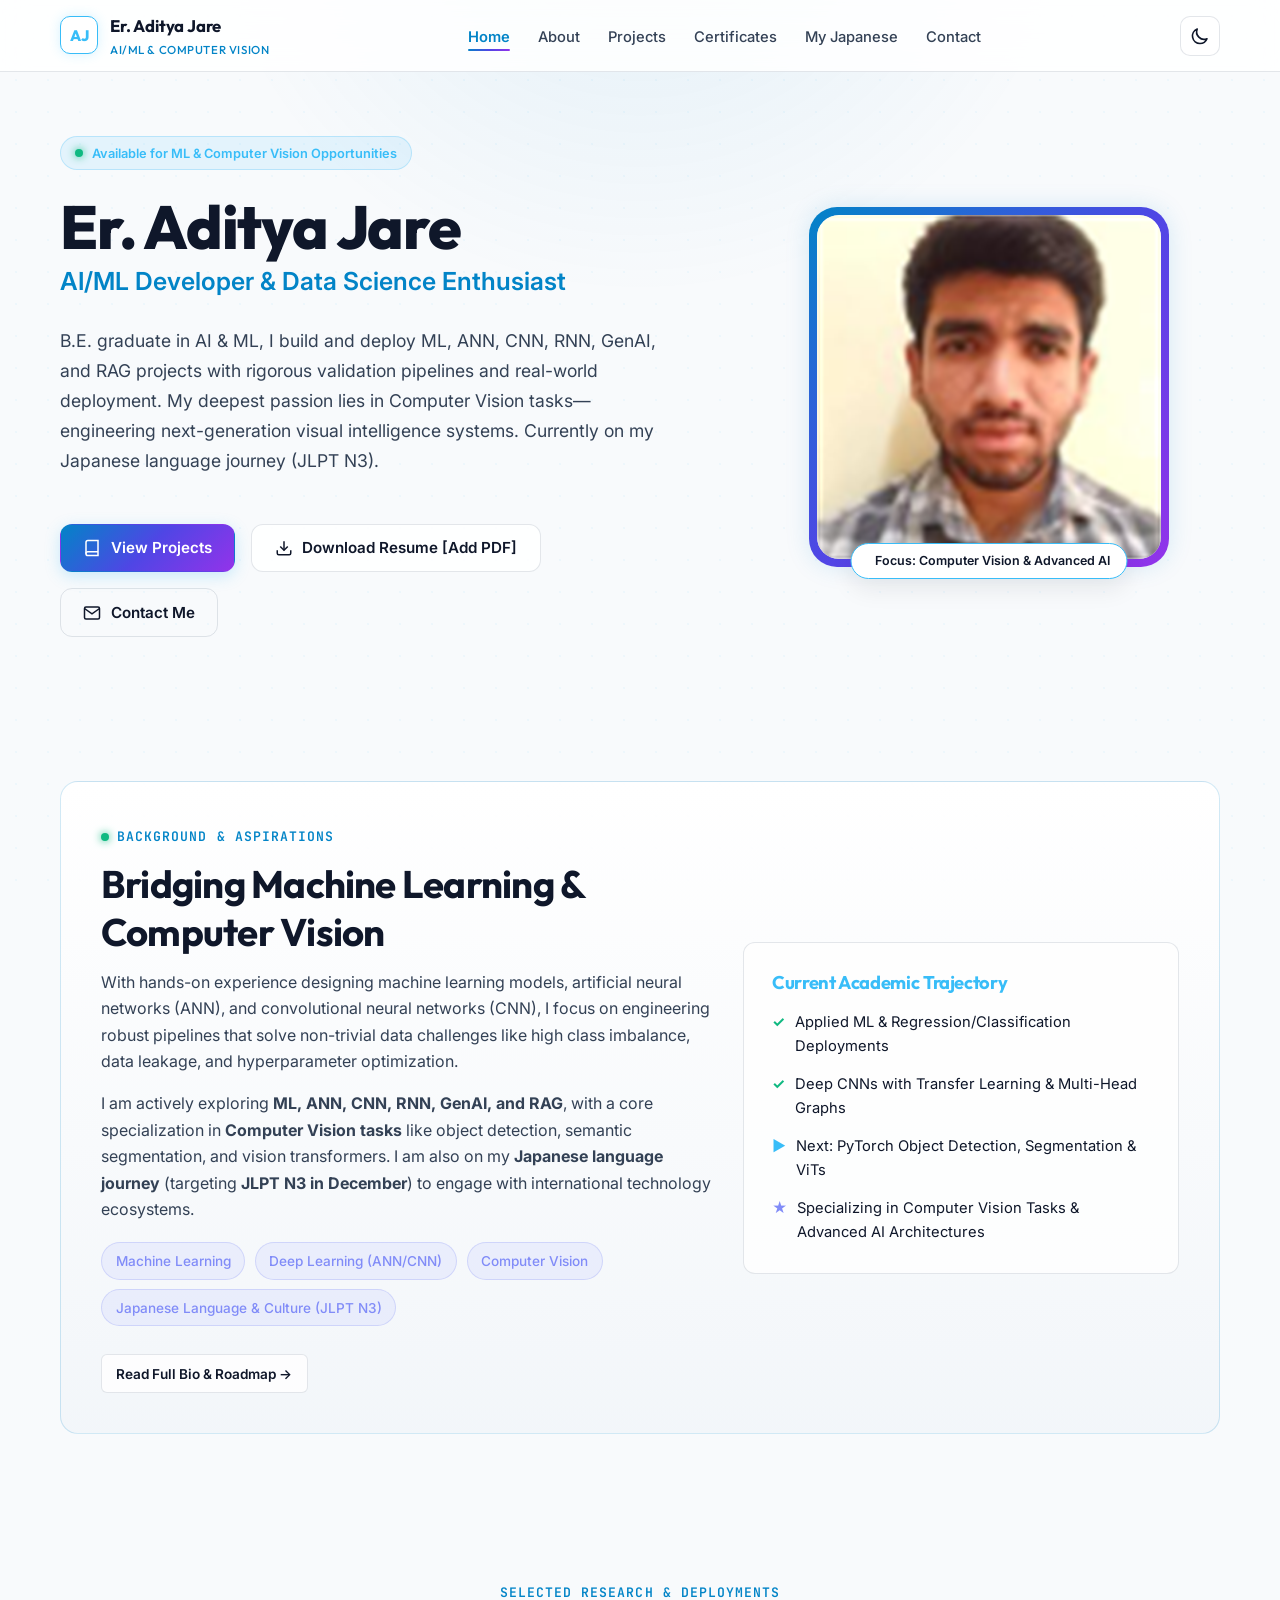
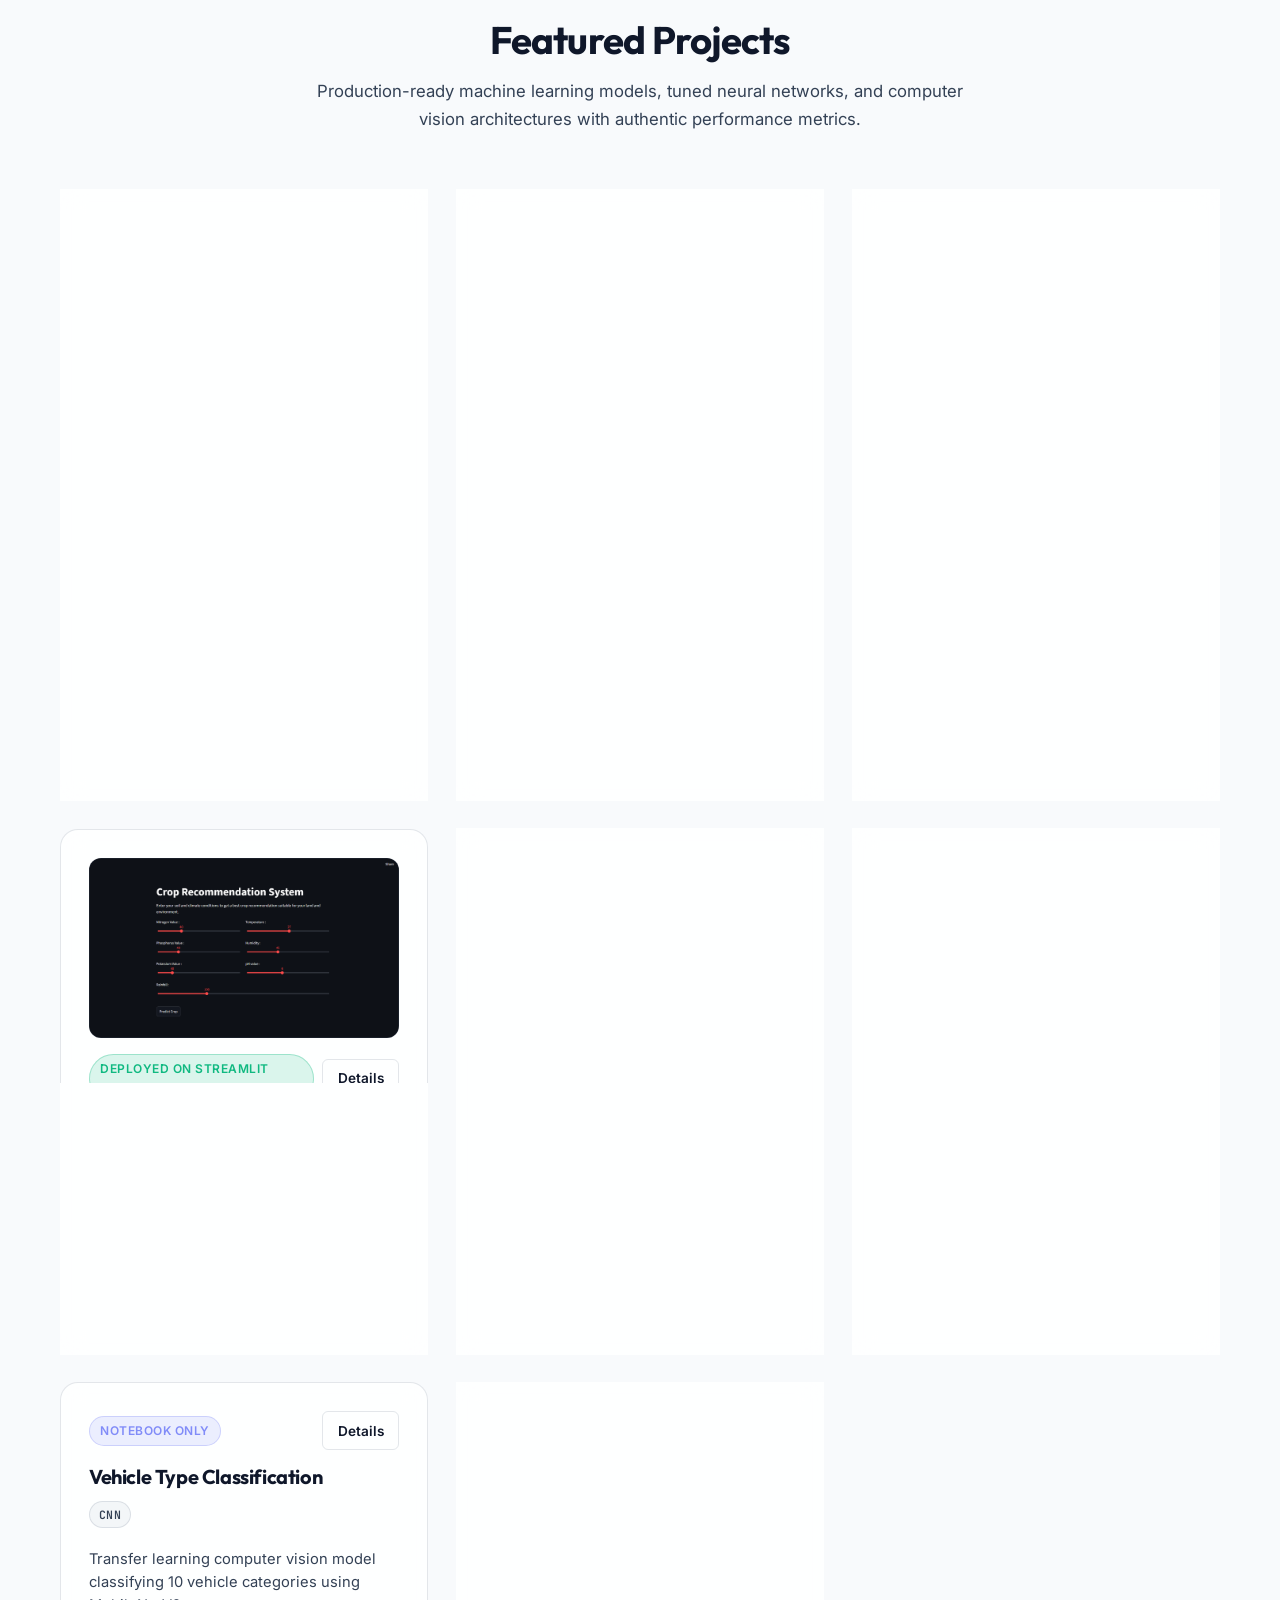
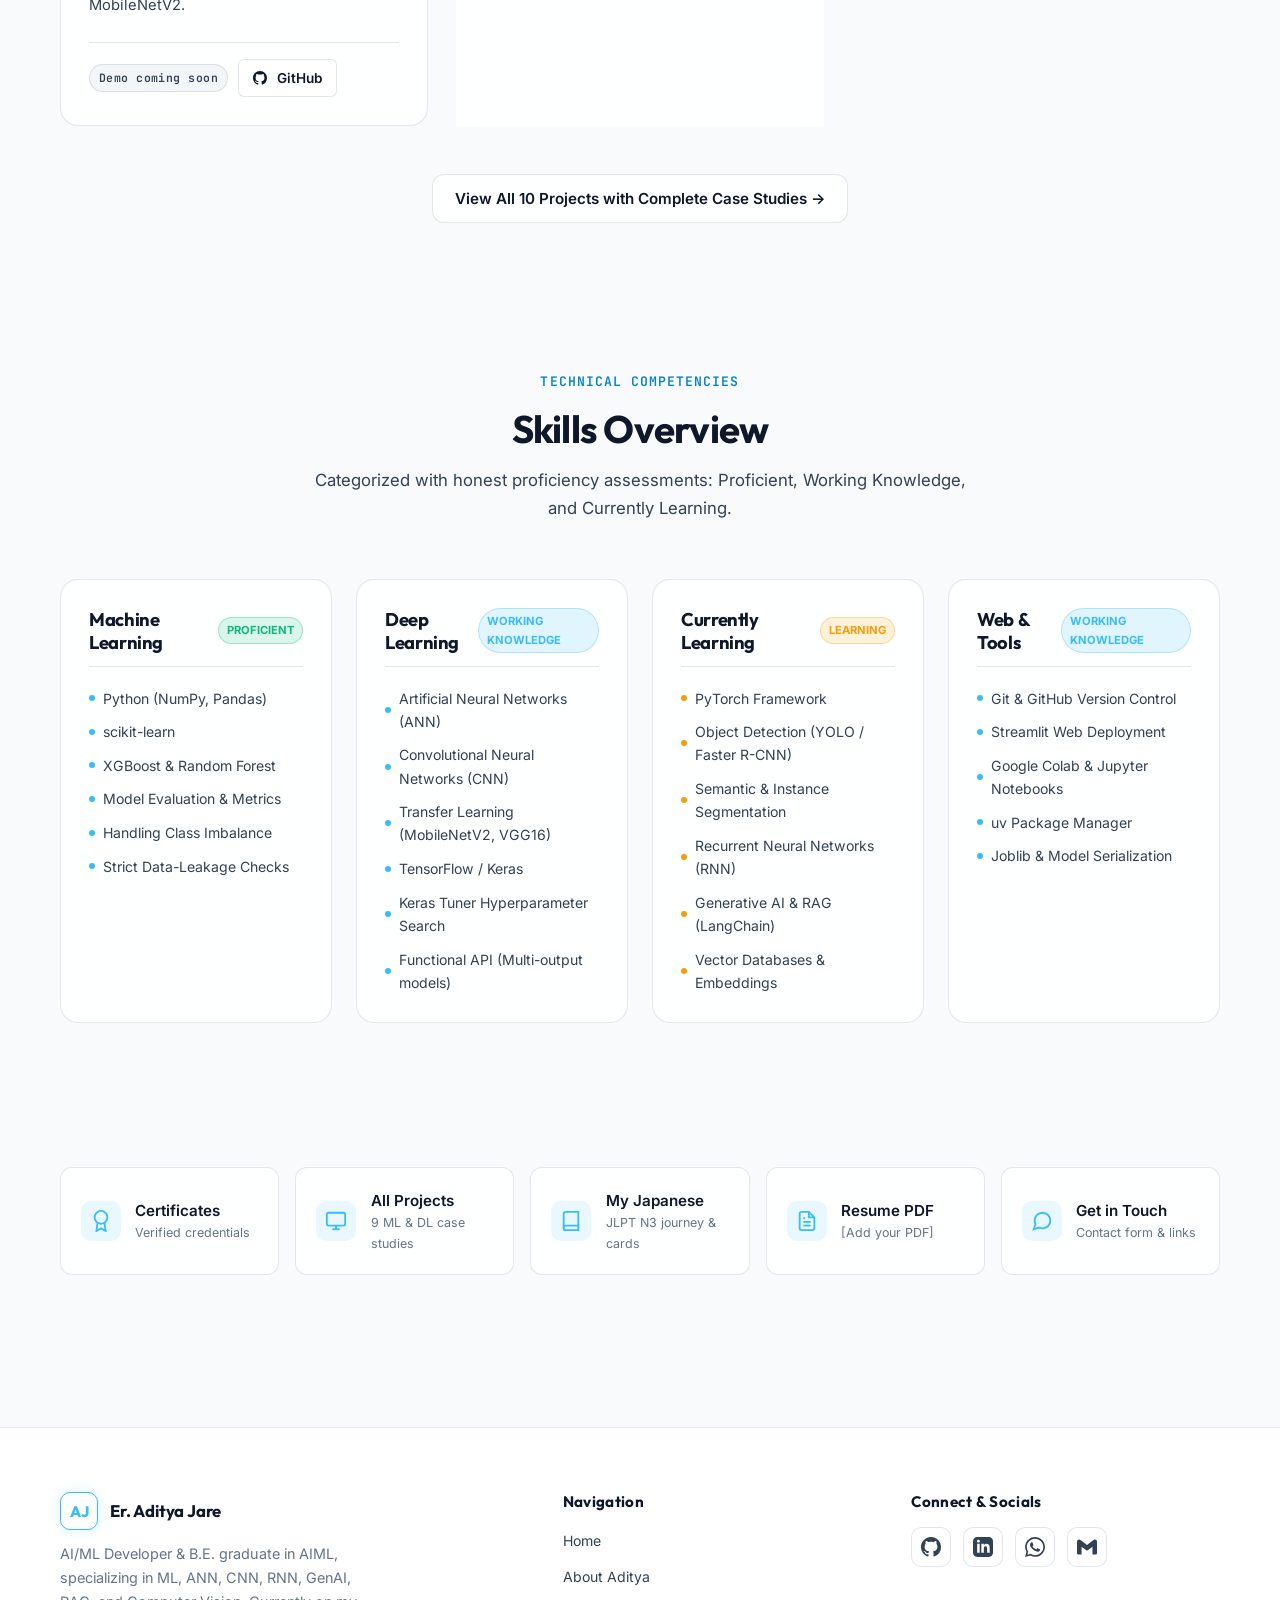
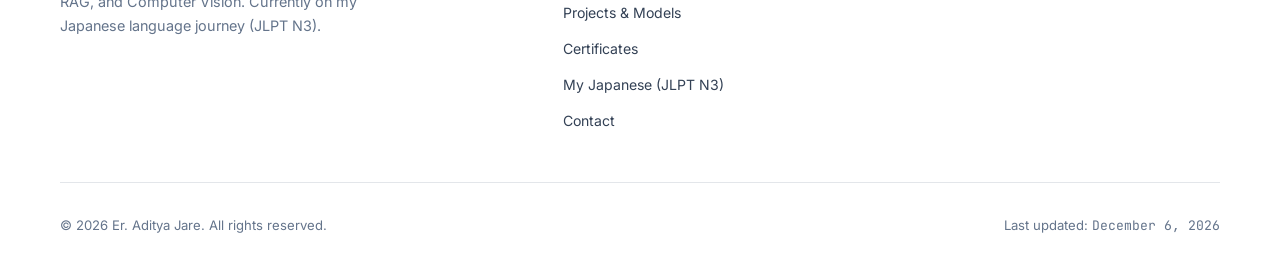
==== commit 70ef3826: "refactor: remove Instagram links across site pages and add profile data JSON" ====
--- a/index.html
+++ b/index.html
@@ -445,14 +445,7 @@
                   d="M19 0h-14c-2.761 0-5 2.239-5 5v14c0 2.761 2.239 5 5 5h14c2.762 0 5-2.239 5-5v-14c0-2.761-2.238-5-5-5zm-11 19h-3v-11h3v11zm-1.5-12.268c-.966 0-1.75-.79-1.75-1.764s.784-1.764 1.75-1.764 1.75.79 1.75 1.764-.783 1.764-1.75 1.764zm13.5 12.268h-3v-5.604c0-3.368-4-3.113-4 0v5.604h-3v-11h3v1.765c1.396-2.586 7-2.777 7 2.476v6.759z" />
               </svg>
             </a>
-            <!-- Instagram -->
-            <a href="[Add your Instagram URL]" target="_blank" rel="noopener noreferrer" class="footer-social-btn"
-              aria-label="Instagram profile of Aditya Jare">
-              <svg width="20" height="20" viewBox="0 0 24 24" fill="currentColor">
-                <path
-                  d="M12 2.163c3.204 0 3.584.012 4.85.07 3.252.148 4.771 1.691 4.919 4.919.058 1.265.069 1.645.069 4.849 0 3.205-.012 3.584-.069 4.849-.149 3.225-1.664 4.771-4.919 4.919-1.266.058-1.644.07-4.85.07-3.204 0-3.584-.012-4.849-.07-3.26-.149-4.771-1.699-4.919-4.92-.058-1.265-.07-1.644-.07-4.849 0-3.204.013-3.583.07-4.849.149-3.227 1.664-4.771 4.919-4.919 1.266-.057 1.645-.069 4.849-.069zm0-2.163c-3.259 0-3.667.014-4.947.072-4.358.2-6.78 2.618-6.98 6.98-.059 1.281-.073 1.689-.073 4.948 0 3.259.014 3.668.072 4.948.2 4.358 2.618 6.78 6.98 6.98 1.281.058 1.689.072 4.948.072 3.259 0 3.668-.014 4.948-.072 4.354-.2 6.782-2.618 6.979-6.98.059-1.28.073-1.689.073-4.948 0-3.259-.014-3.667-.072-4.947-.196-4.354-2.617-6.78-6.979-6.98-1.281-.059-1.69-.073-4.949-.073zm0 5.838c-3.403 0-6.162 2.759-6.162 6.162s2.759 6.163 6.162 6.163 6.162-2.759 6.162-6.163c0-3.403-2.759-6.162-6.162-6.162zm0 10.162c-2.209 0-4-1.79-4-4 0-2.209 1.791-4 4-4s4 1.791 4 4c0 2.21-1.791 4-4 4zm6.406-11.845c-.796 0-1.441.645-1.441 1.44s.645 1.44 1.441 1.44c.795 0 1.439-.645 1.439-1.44s-.644-1.44-1.439-1.44z" />
-              </svg>
-            </a>
+
             <!-- WhatsApp -->
             <a href="https://wa.me/919579635665" target="_blank" rel="noopener noreferrer" class="footer-social-btn"
               aria-label="Chat on WhatsApp with Aditya Jare">
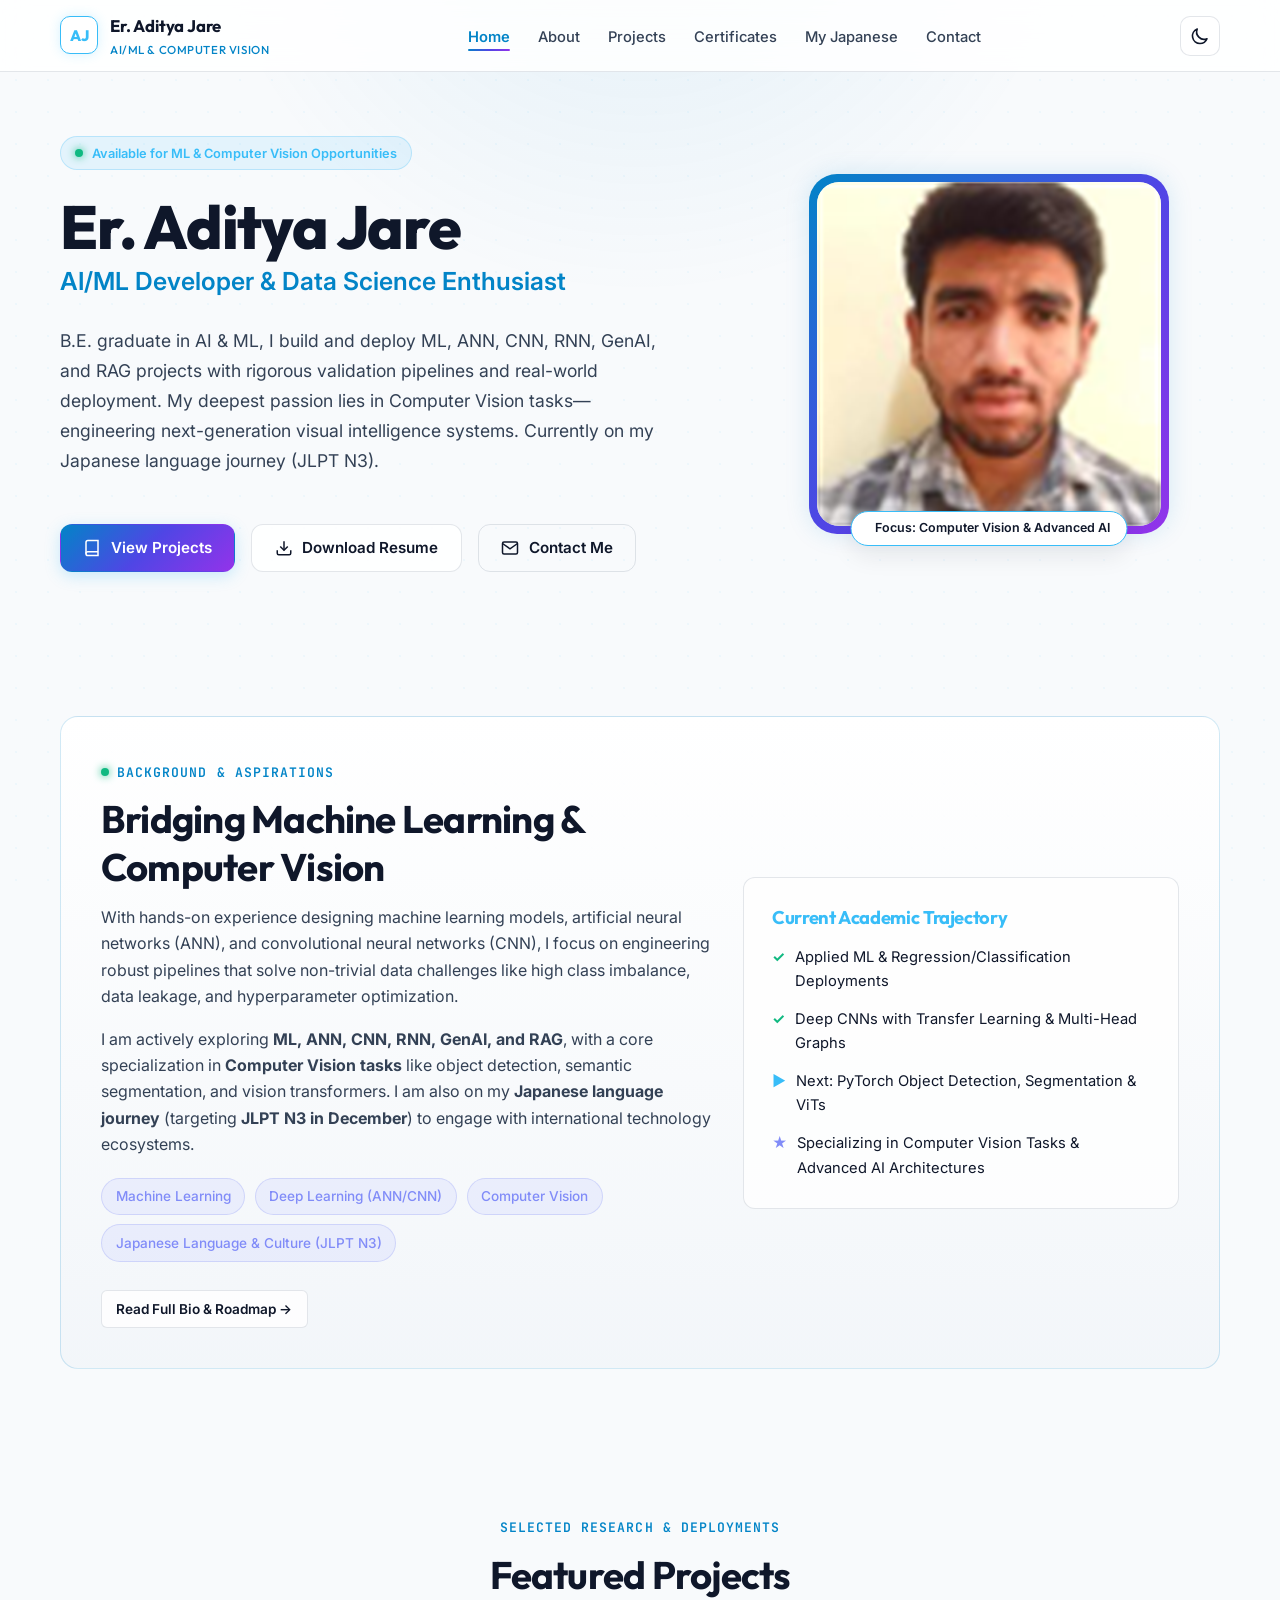
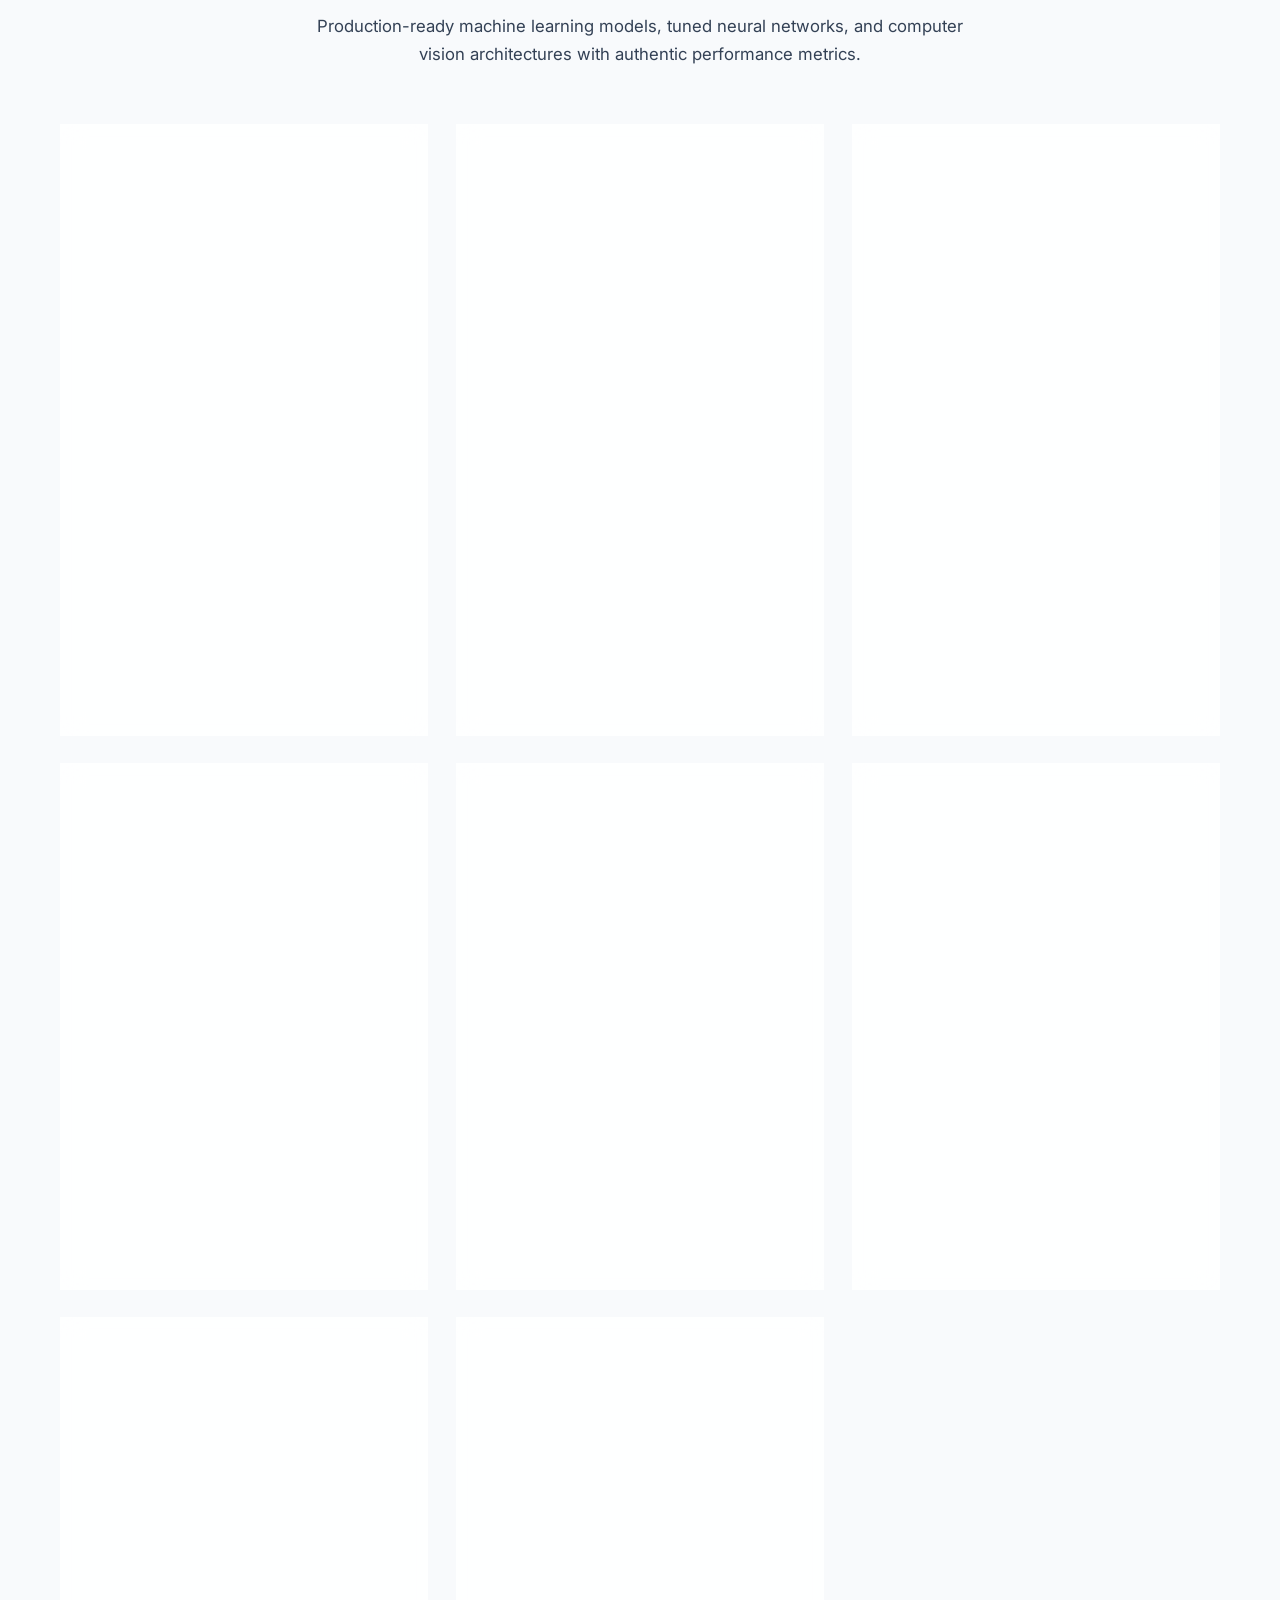
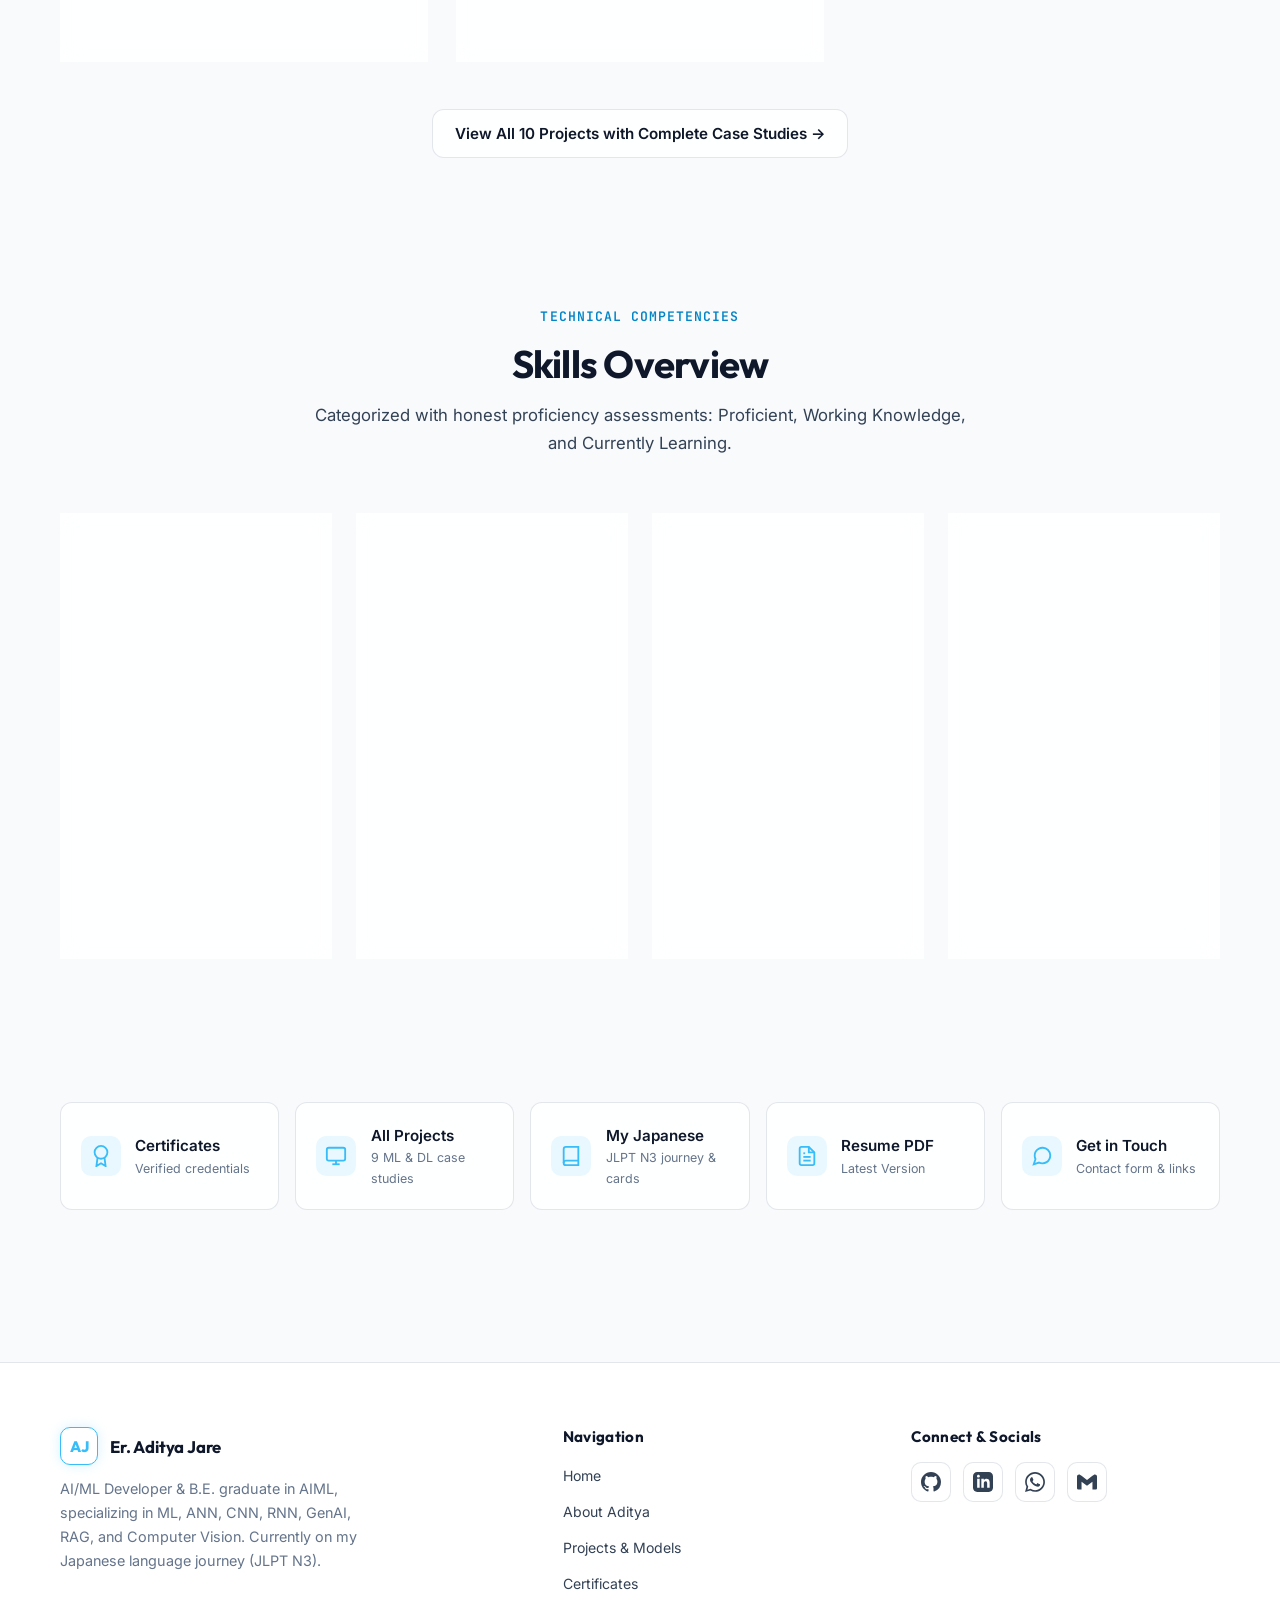
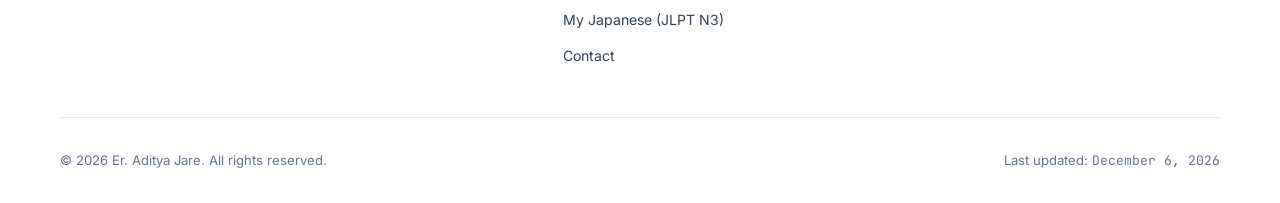
==== commit e71165d3: "feat: add profile data, resume PDF asset, and update resume links across pages" ====
--- a/index.html
+++ b/index.html
@@ -104,7 +104,8 @@
             </div>
 
             <p class="hero-intro">
-              B.E. graduate in AI & ML, I build and deploy ML, ANN, CNN, RNN, GenAI, and RAG projects with rigorous validation pipelines and
+              B.E. graduate in AI & ML, I build and deploy ML, ANN, CNN, RNN, GenAI, and RAG projects with rigorous
+              validation pipelines and
               real-world deployment. My deepest passion lies in Computer Vision tasks—engineering
               next-generation visual intelligence systems. Currently on my Japanese language journey (JLPT N3).
             </p>
@@ -117,14 +118,14 @@
                 </svg>
                 View Projects
               </a>
-              <a href="[Add resume PDF]" target="_blank" rel="noopener noreferrer" class="btn btn-secondary"
-                title="Download Official Resume PDF">
+              <a href="assets/Aditya_Jare_Resume_latest_portfolio.pdf" target="_blank" rel="noopener noreferrer"
+                class="btn btn-secondary" title="Download Official Resume PDF">
                 <svg width="18" height="18" viewBox="0 0 24 24" fill="none" stroke="currentColor" stroke-width="2">
                   <path d="M21 15v4a2 2 0 0 1-2 2H5a2 2 0 0 1-2-2v-4" />
                   <polyline points="7 10 12 15 17 10" />
                   <line x1="12" y1="15" x2="12" y2="3" />
                 </svg>
-                Download Resume [Add PDF]
+                Download Resume
               </a>
               <a href="contact.html" class="btn btn-outline">
                 <svg width="18" height="18" viewBox="0 0 24 24" fill="none" stroke="currentColor" stroke-width="2">
@@ -139,8 +140,7 @@
           <!-- Hero Avatar with Computer Vision Aesthetic -->
           <div class="hero-avatar-wrapper">
             <div class="hero-avatar-frame">
-              <img src="assets/images/aditya-profile.png"
-                alt="Profile photo of Er. Aditya Jare" class="hero-avatar-img"
+              <img src="assets/images/aditya-profile.png" alt="Profile photo of Er. Aditya Jare" class="hero-avatar-img"
                 width="360" height="360" />
               <div class="hero-cv-badge">
                 <svg width="14" height="14" viewBox="0 0 24 24" fill="none" stroke="var(--accent-cyan)"
@@ -174,7 +174,8 @@
               challenges like high class imbalance, data leakage, and hyperparameter optimization.
             </p>
             <p>
-              I am actively exploring <strong>ML, ANN, CNN, RNN, GenAI, and RAG</strong>, with a core specialization in <strong>Computer Vision tasks</strong> like object detection,
+              I am actively exploring <strong>ML, ANN, CNN, RNN, GenAI, and RAG</strong>, with a core specialization in
+              <strong>Computer Vision tasks</strong> like object detection,
               semantic segmentation, and vision transformers. I am also on my <strong>Japanese language journey</strong>
               (targeting <strong>JLPT N3 in December</strong>) to engage with international technology
               ecosystems.
@@ -366,7 +367,8 @@
             </div>
           </a>
 
-          <a href="[Add resume PDF]" target="_blank" rel="noopener noreferrer" class="highlight-link-card">
+          <a href="assets/Aditya_Jare_Resume_latest_portfolio.pdf" target="_blank" rel="noopener noreferrer"
+            class="highlight-link-card">
             <div class="highlight-icon">
               <svg width="22" height="22" viewBox="0 0 24 24" fill="none" stroke="currentColor" stroke-width="2">
                 <path d="M14 2H6a2 2 0 0 0-2 2v16a2 2 0 0 0 2 2h12a2 2 0 0 0 2-2V8z" />
@@ -378,7 +380,7 @@
             </div>
             <div>
               <div class="highlight-title">Resume PDF</div>
-              <div class="highlight-desc">[Add your PDF]</div>
+              <div class="highlight-desc">Latest Version</div>
             </div>
           </a>
 
@@ -410,7 +412,8 @@
             <span class="brand-name">Er. Aditya Jare</span>
           </div>
           <p class="footer-brand-desc">
-            AI/ML Developer &amp; B.E. graduate in AIML, specializing in ML, ANN, CNN, RNN, GenAI, RAG, and Computer Vision. Currently on my Japanese language journey (JLPT N3).
+            AI/ML Developer &amp; B.E. graduate in AIML, specializing in ML, ANN, CNN, RNN, GenAI, RAG, and Computer
+            Vision. Currently on my Japanese language journey (JLPT N3).
           </p>
         </div>
 
@@ -438,8 +441,8 @@
               </svg>
             </a>
             <!-- LinkedIn -->
-            <a href="https://www.linkedin.com/in/aditya-jare-73b071218/" target="_blank" rel="noopener noreferrer" class="footer-social-btn"
-              aria-label="LinkedIn profile of Aditya Jare">
+            <a href="https://www.linkedin.com/in/aditya-jare-73b071218/" target="_blank" rel="noopener noreferrer"
+              class="footer-social-btn" aria-label="LinkedIn profile of Aditya Jare">
               <svg width="20" height="20" viewBox="0 0 24 24" fill="currentColor">
                 <path
                   d="M19 0h-14c-2.761 0-5 2.239-5 5v14c0 2.761 2.239 5 5 5h14c2.762 0 5-2.239 5-5v-14c0-2.761-2.238-5-5-5zm-11 19h-3v-11h3v11zm-1.5-12.268c-.966 0-1.75-.79-1.75-1.764s.784-1.764 1.75-1.764 1.75.79 1.75 1.764-.783 1.764-1.75 1.764zm13.5 12.268h-3v-5.604c0-3.368-4-3.113-4 0v5.604h-3v-11h3v1.765c1.396-2.586 7-2.777 7 2.476v6.759z" />
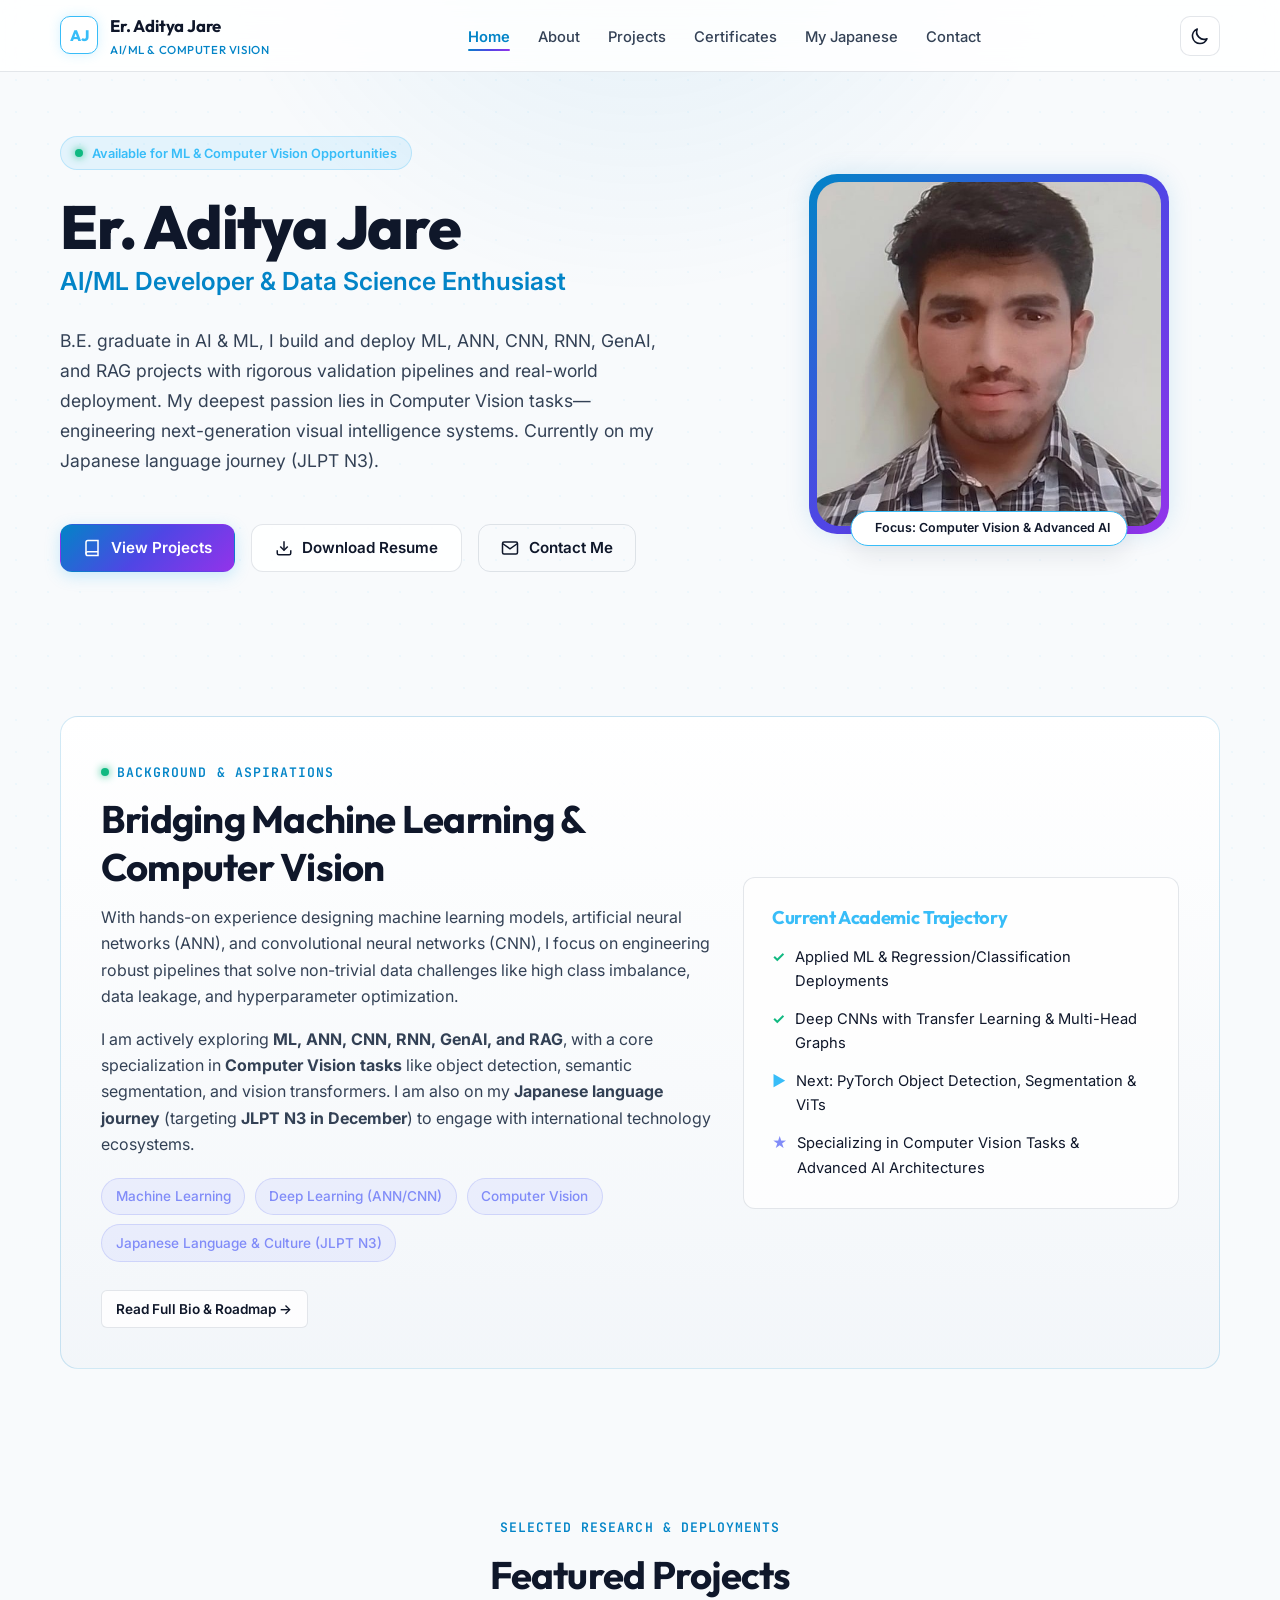
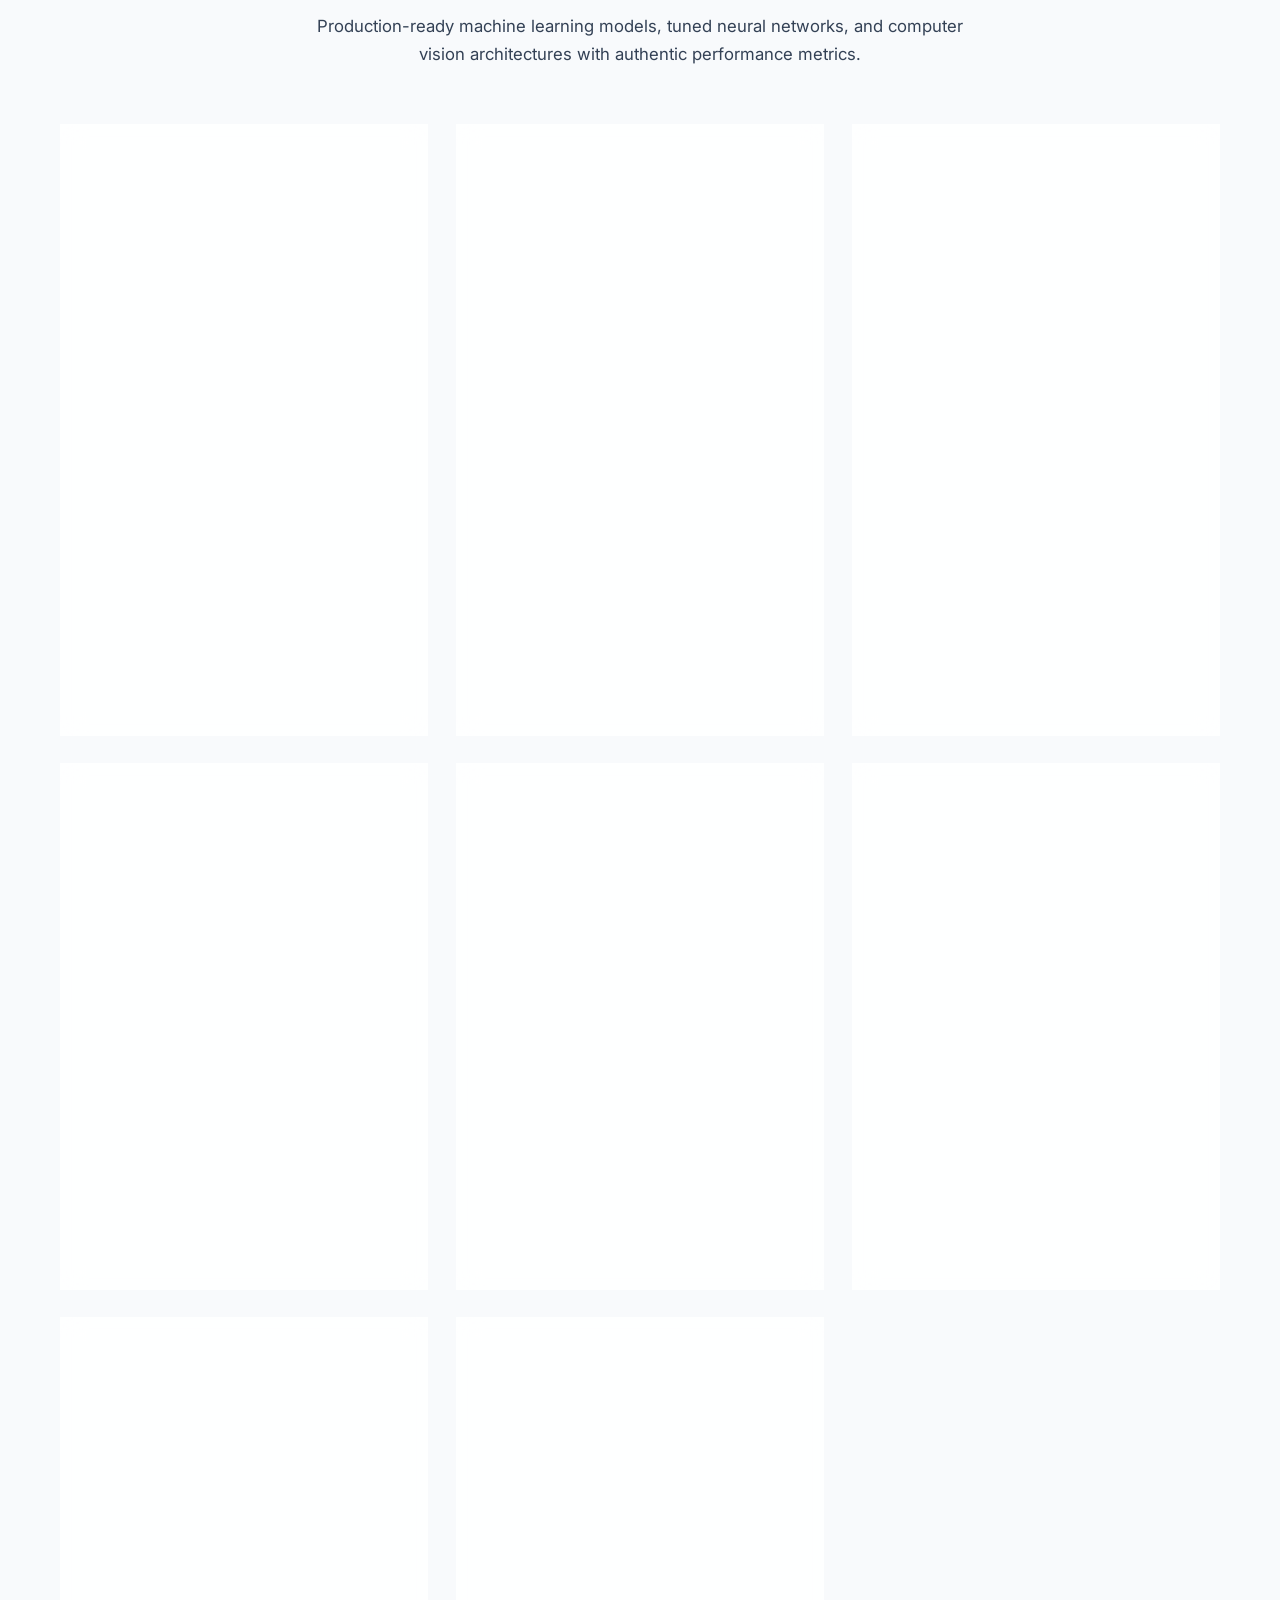
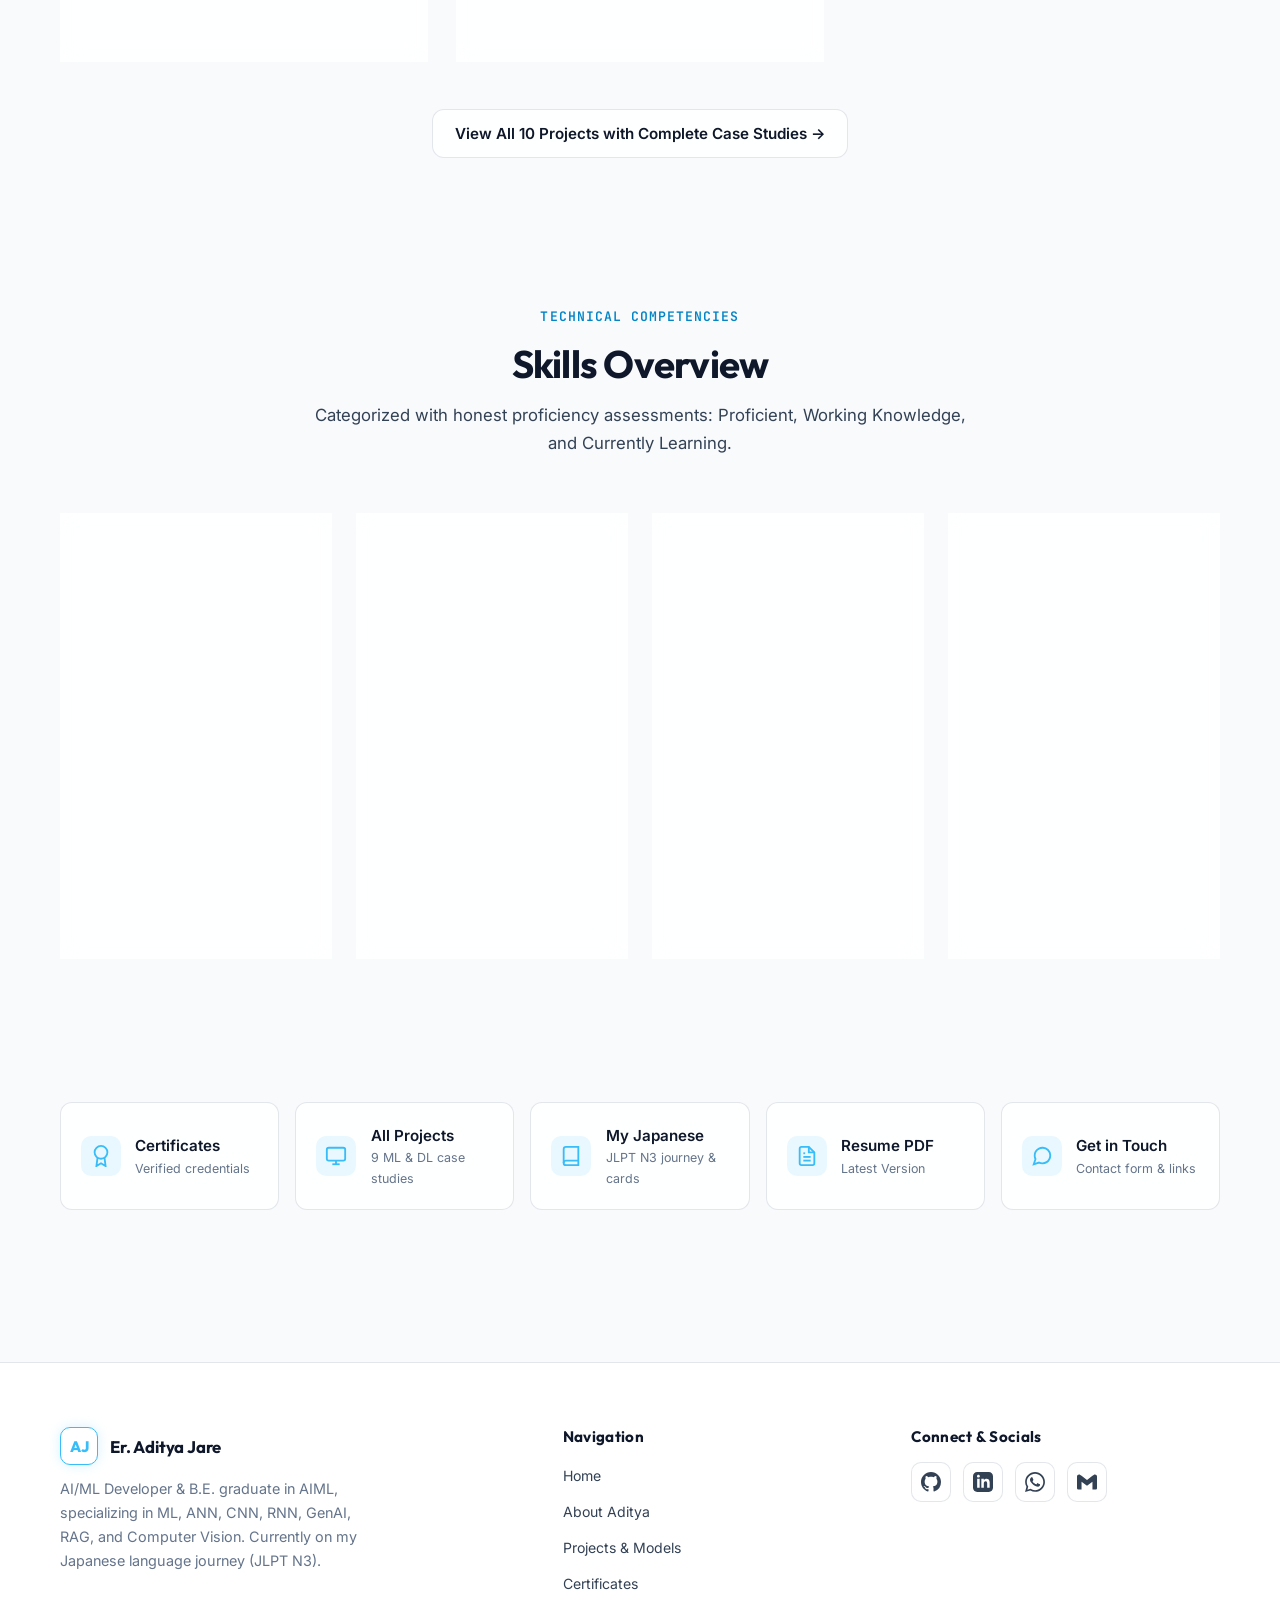
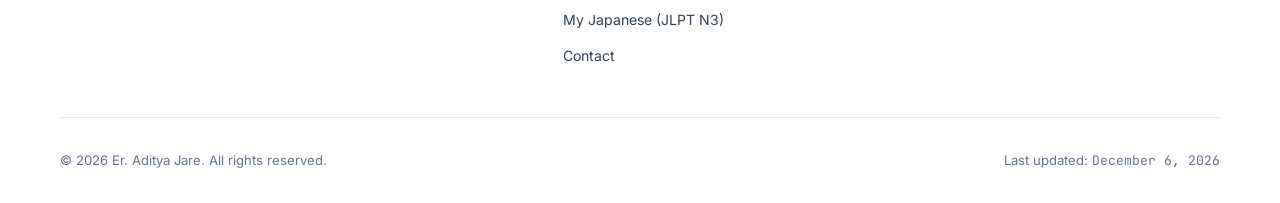
==== commit 36b18ee5: "feat: add profile data JSON and update site with new profile images and layout" ====
--- a/index.html
+++ b/index.html
@@ -15,14 +15,14 @@
   <meta property="og:title" content="Er. Aditya Jare | AI/ML Developer &amp; Computer Vision Aspirant">
   <meta property="og:description"
     content="Machine Learning, ANN, CNN, RNN, GenAI, and RAG projects by Aditya Jare. B.E. in AIML with Computer Vision specialization.">
-  <meta property="og:image" content="assets/images/aditya-profile.png">
+  <meta property="og:image" content="assets/images/photo_AJ.jpeg">
 
   <!-- Twitter -->
   <meta name="twitter:card" content="summary_large_image">
   <meta name="twitter:title" content="Er. Aditya Jare | AI/ML Portfolio">
   <meta name="twitter:description"
     content="Explore real machine learning, deep learning, and computer vision projects by Er. Aditya Jare.">
-  <meta name="twitter:image" content="assets/images/aditya-profile.png">
+  <meta name="twitter:image" content="assets/images/photo_AJ.jpeg">
 
   <!-- Favicon -->
   <link rel="icon" type="image/svg+xml" href="assets/images/favicon.svg">
@@ -140,7 +140,7 @@
           <!-- Hero Avatar with Computer Vision Aesthetic -->
           <div class="hero-avatar-wrapper">
             <div class="hero-avatar-frame">
-              <img src="assets/images/aditya-profile.png" alt="Profile photo of Er. Aditya Jare" class="hero-avatar-img"
+              <img src="assets/images/photo_AJ.jpeg" alt="Profile photo of Er. Aditya Jare" class="hero-avatar-img"
                 width="360" height="360" />
               <div class="hero-cv-badge">
                 <svg width="14" height="14" viewBox="0 0 24 24" fill="none" stroke="var(--accent-cyan)"
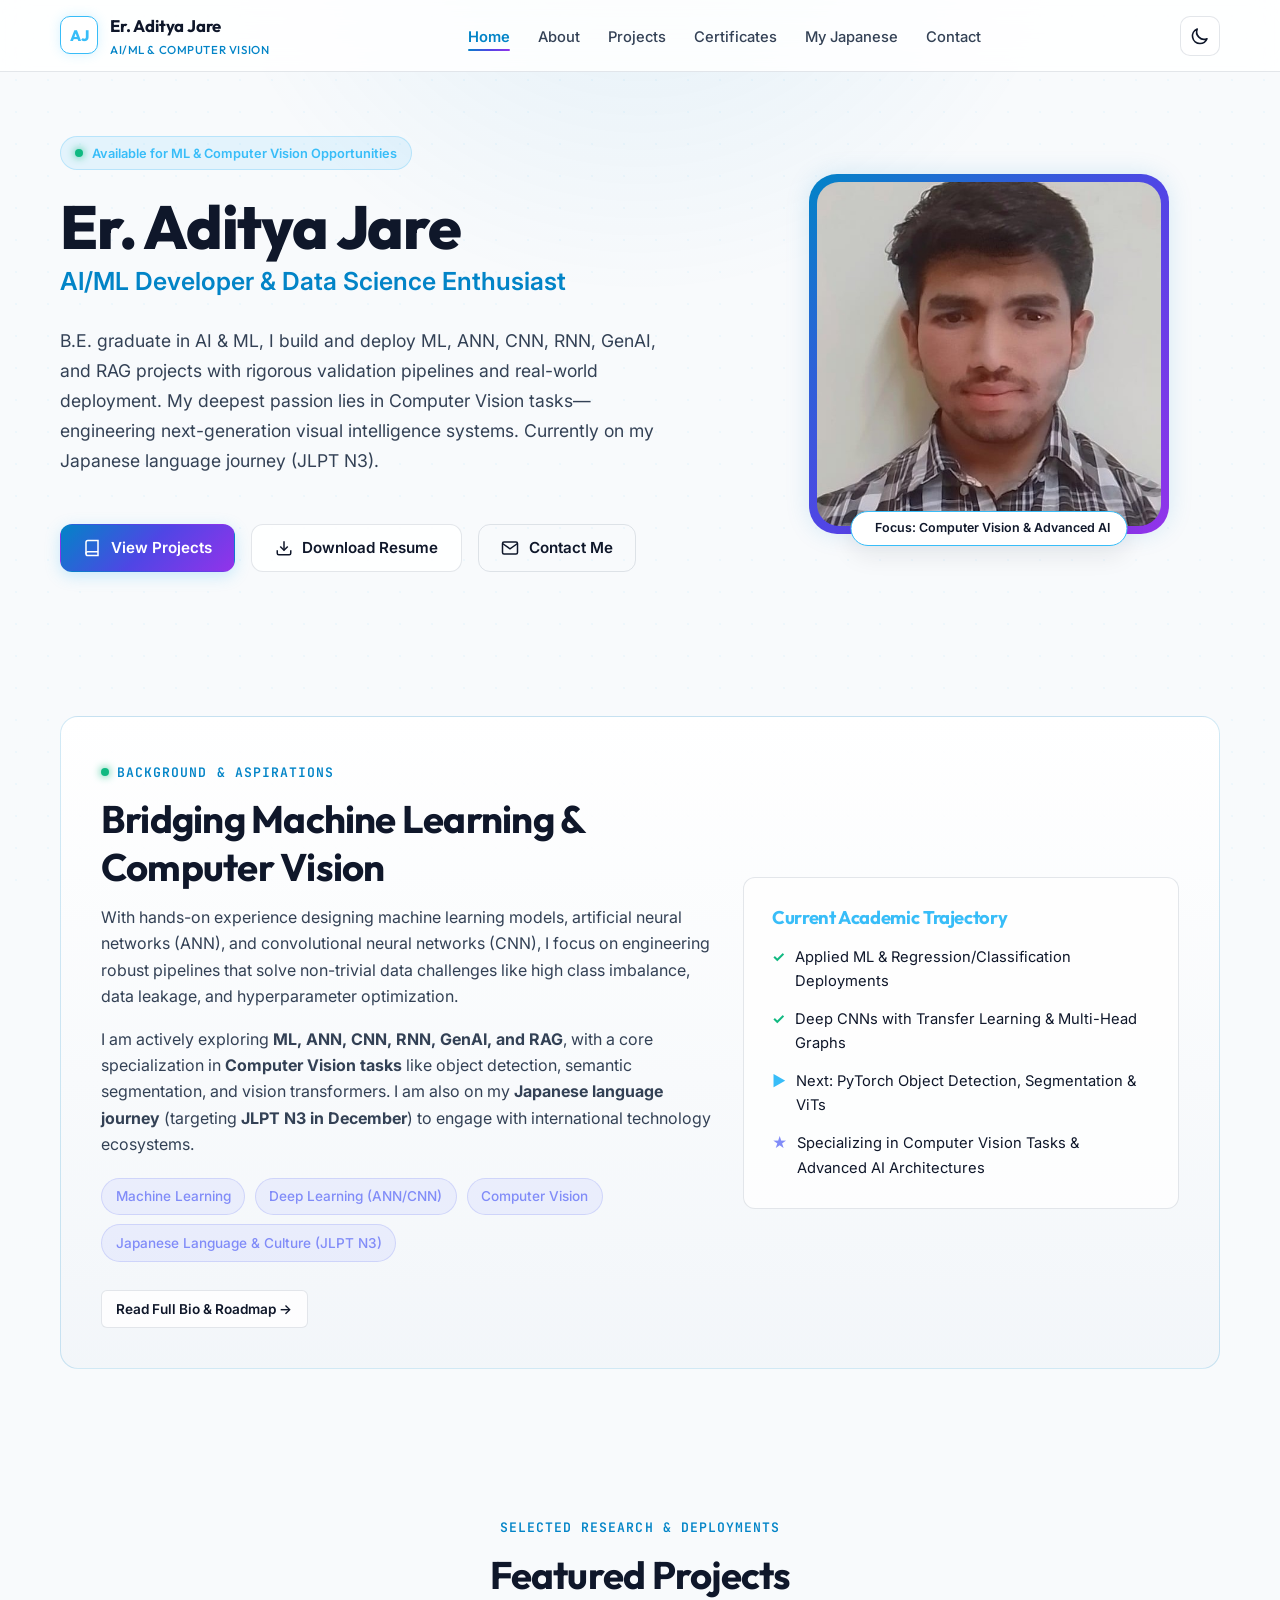
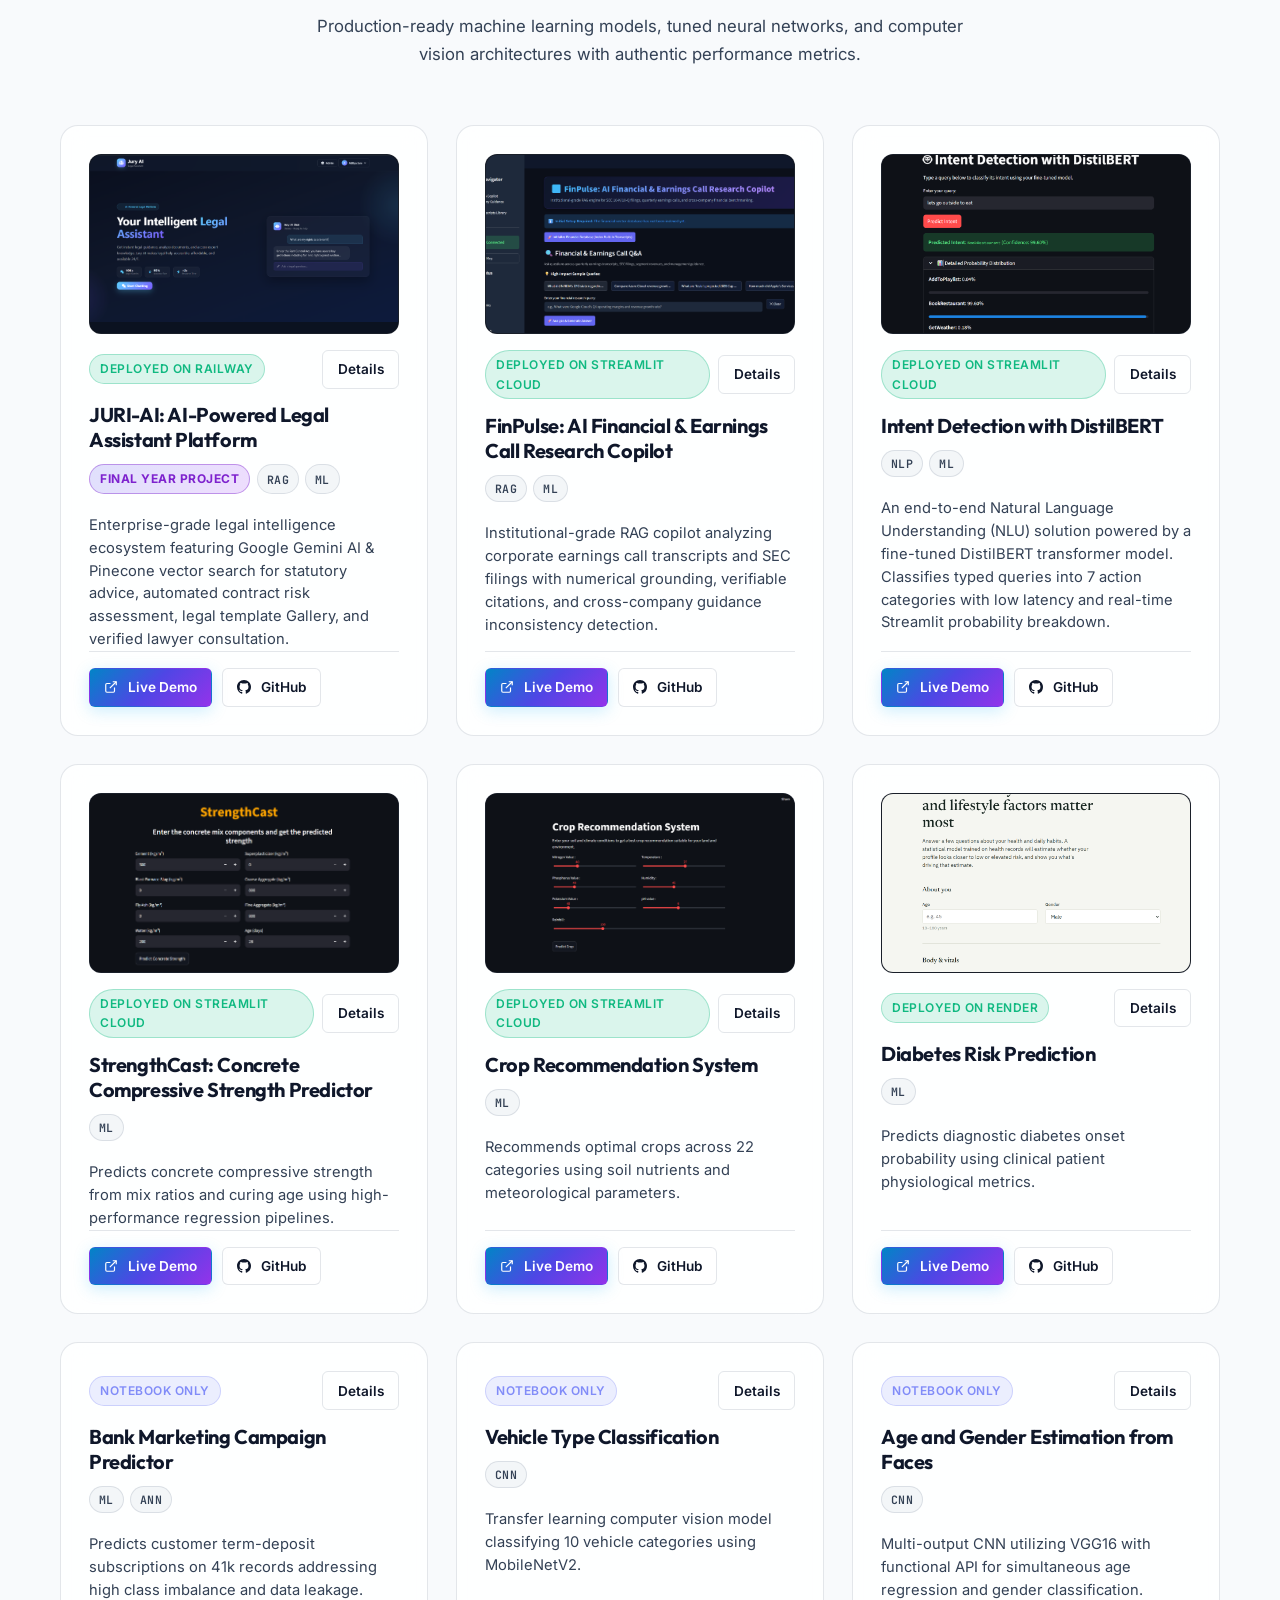
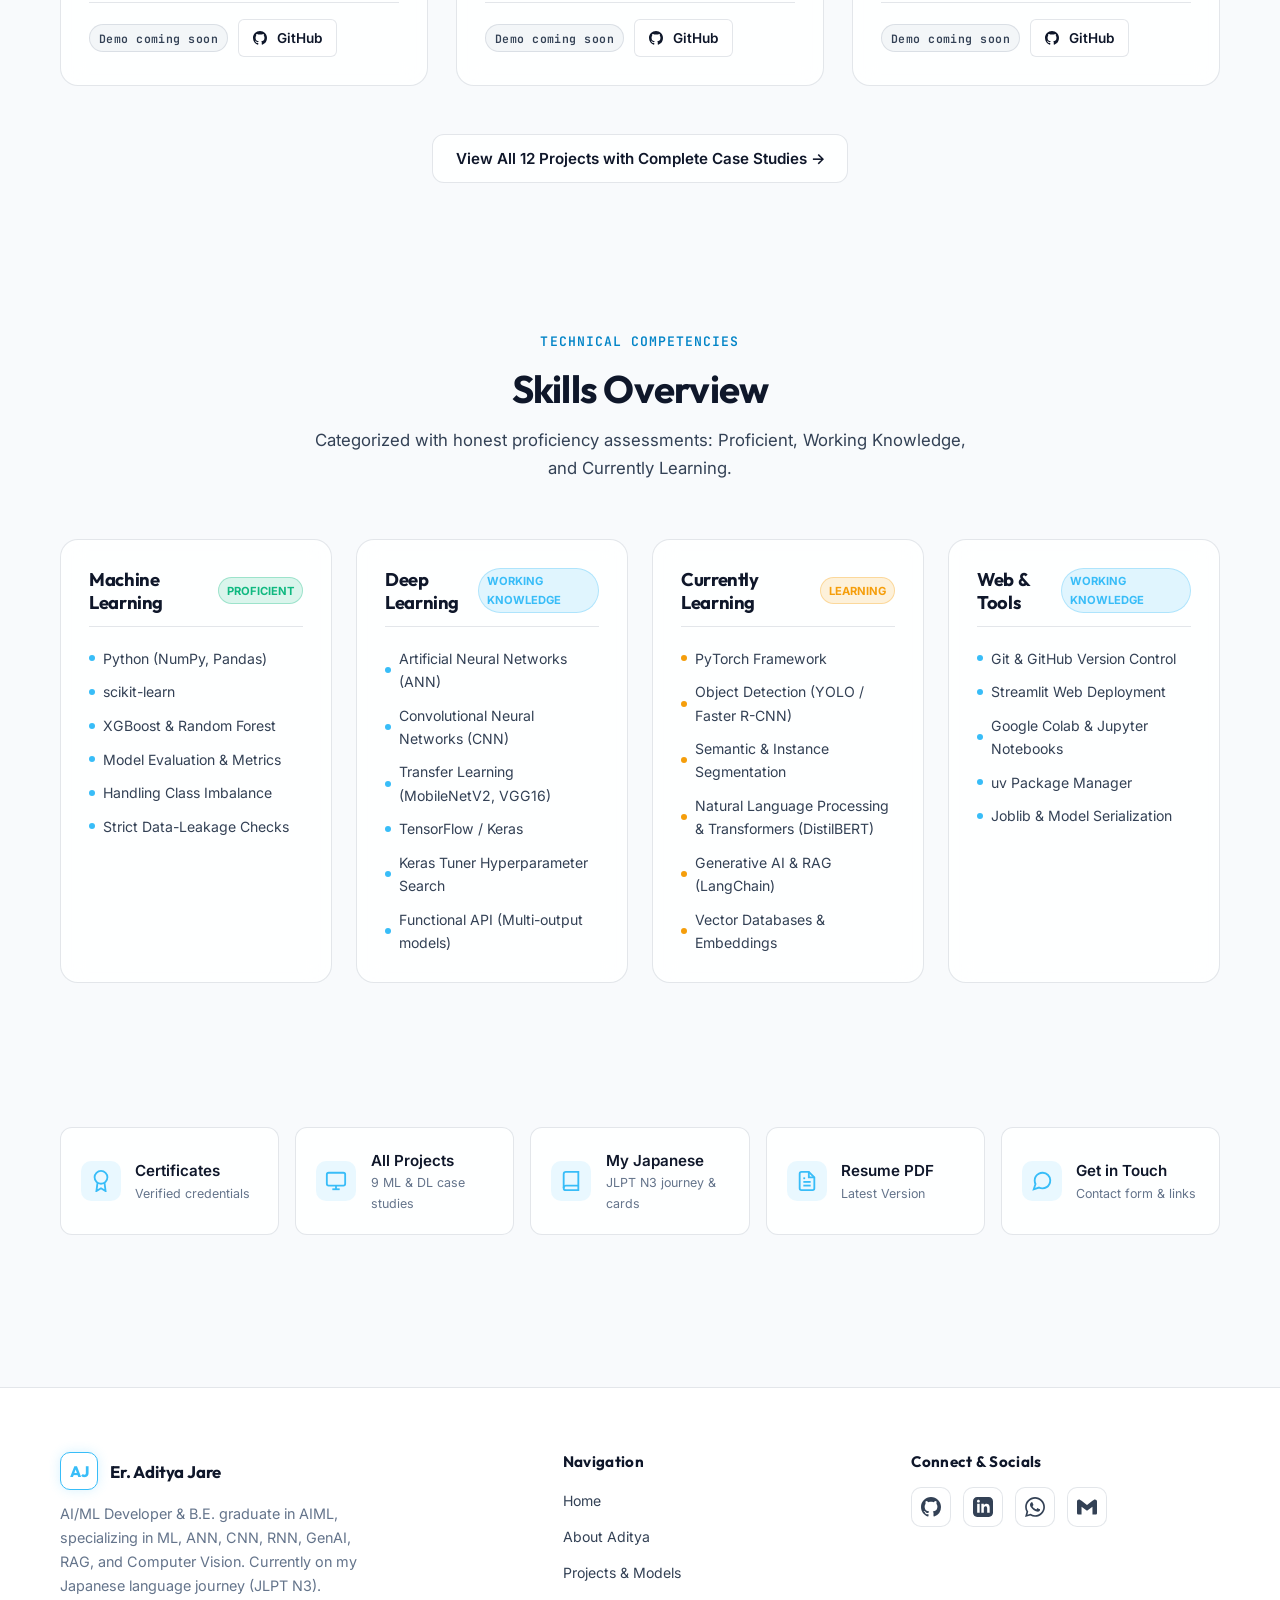
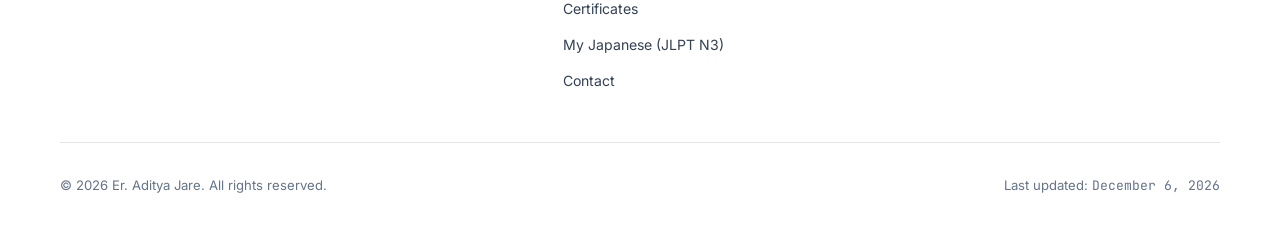
==== commit 02ec20ce: "feat: add intent-detection project and update case study count to 12" ====
--- a/index.html
+++ b/index.html
@@ -237,7 +237,7 @@
 
         <div style="text-align: center; margin-top: 3rem;">
           <a href="projects.html" class="btn btn-secondary">
-            View All 10 Projects with Complete Case Studies &rarr;
+            View All 12 Projects with Complete Case Studies &rarr;
           </a>
         </div>
       </section>
@@ -299,7 +299,7 @@
               <li class="skill-item"><span class="skill-bullet" style="background: var(--accent-amber);"></span>Semantic
                 &amp; Instance Segmentation</li>
               <li class="skill-item"><span class="skill-bullet"
-                  style="background: var(--accent-amber);"></span>Recurrent Neural Networks (RNN)</li>
+                  style="background: var(--accent-amber);"></span>Natural Language Processing &amp; Transformers (DistilBERT)</li>
               <li class="skill-item"><span class="skill-bullet"
                   style="background: var(--accent-amber);"></span>Generative AI &amp; RAG (LangChain)</li>
               <li class="skill-item"><span class="skill-bullet" style="background: var(--accent-amber);"></span>Vector
